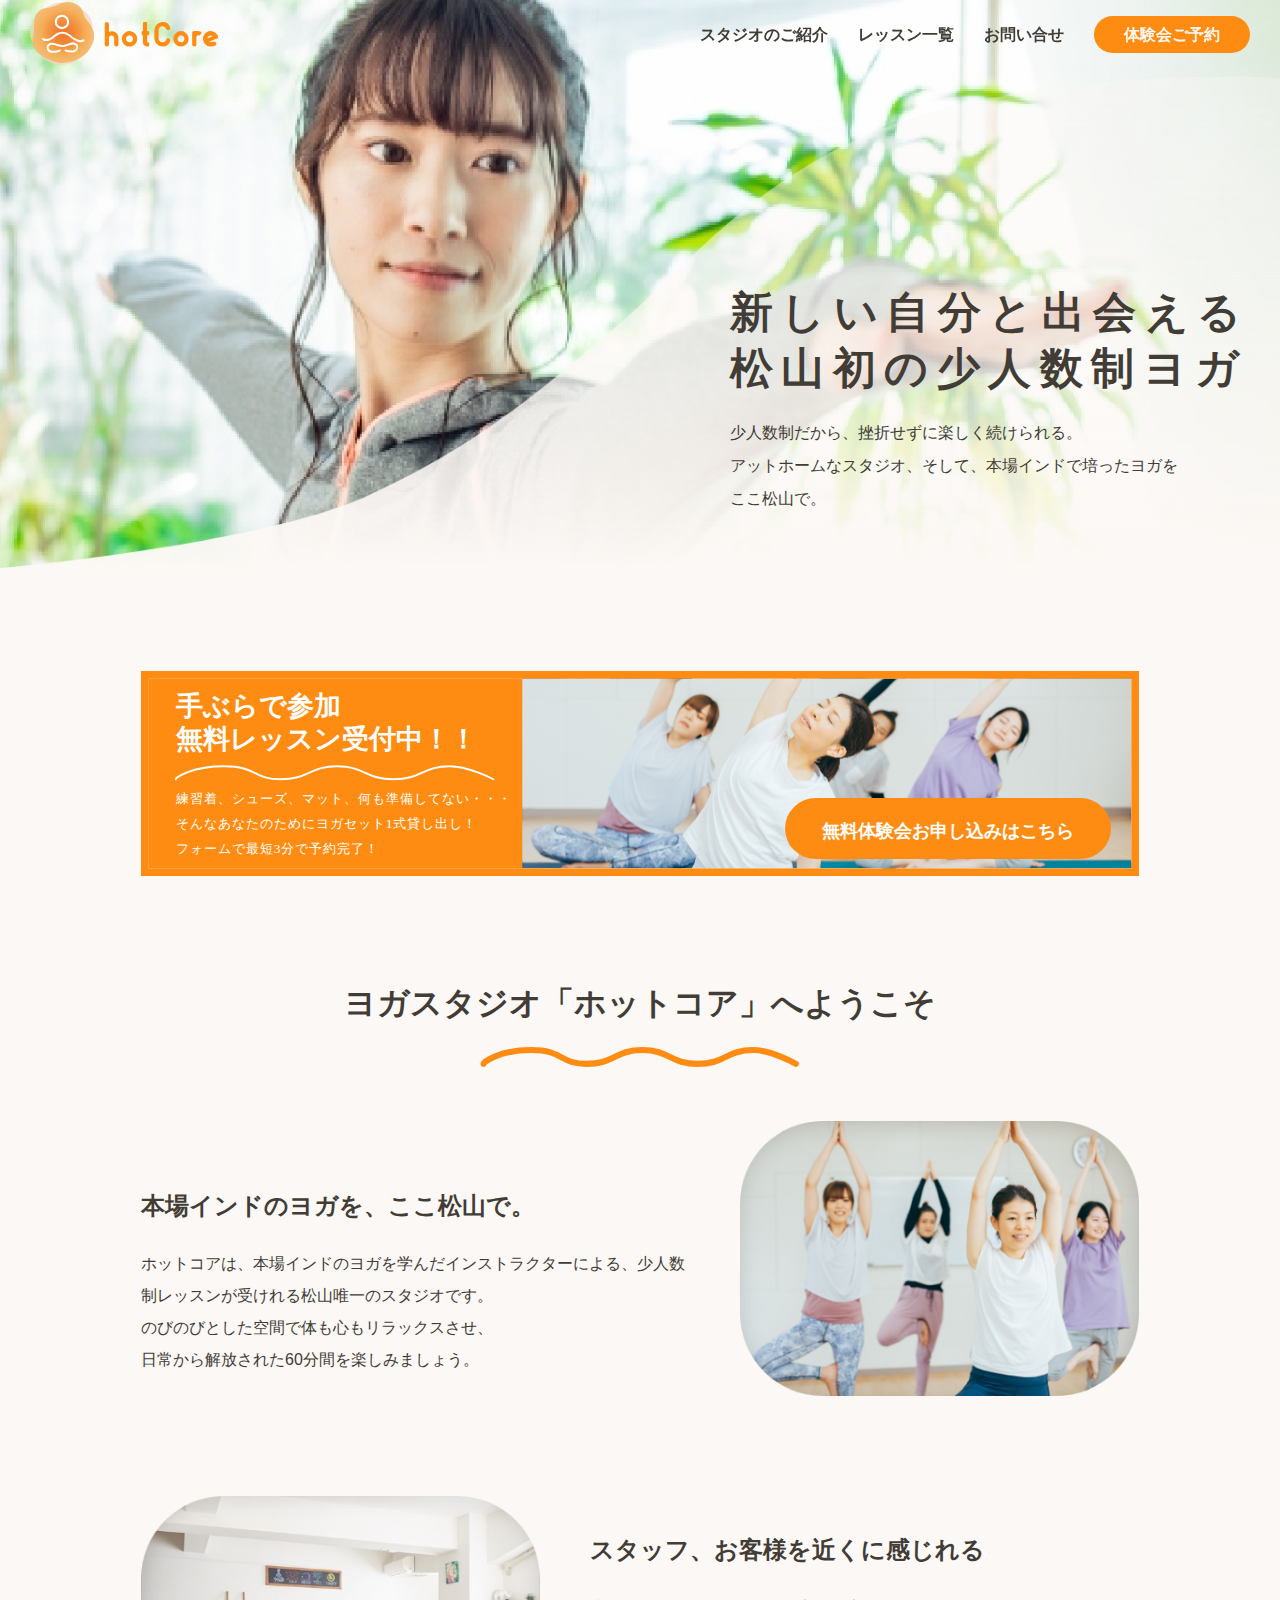
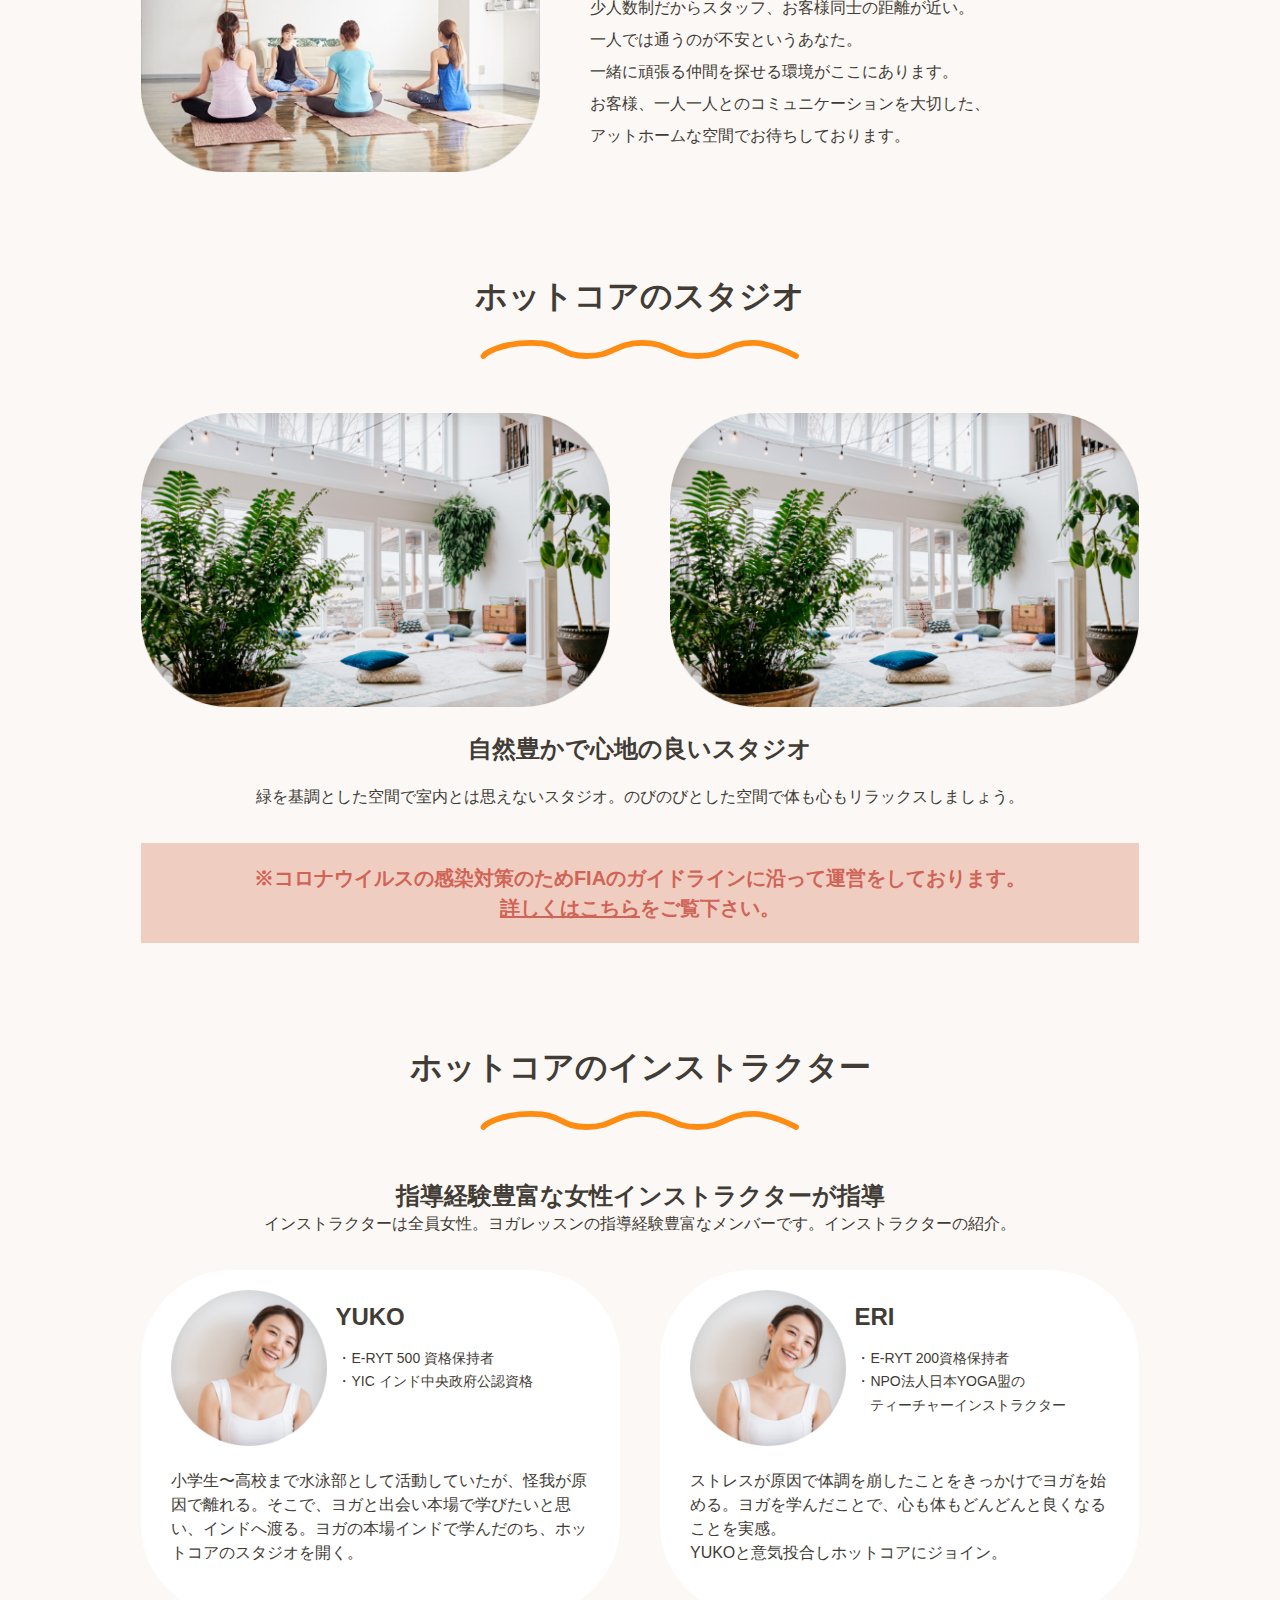
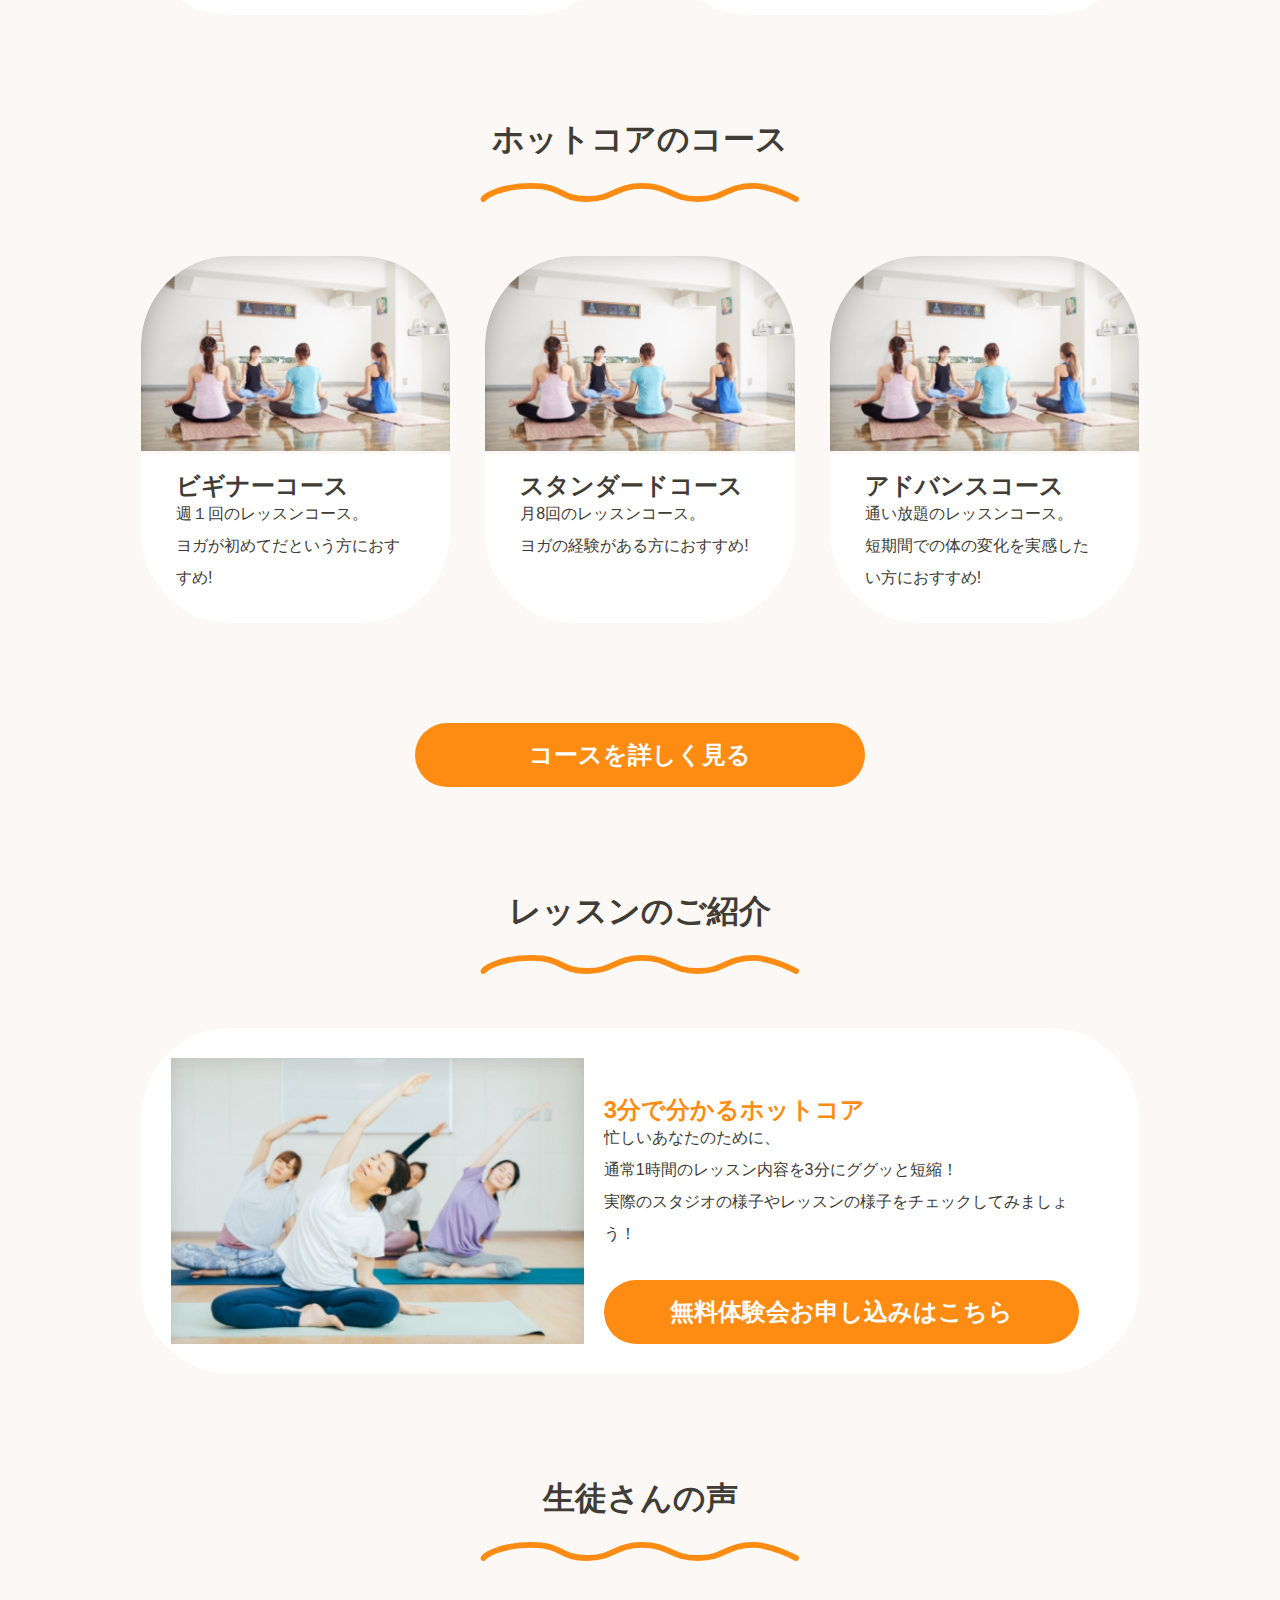
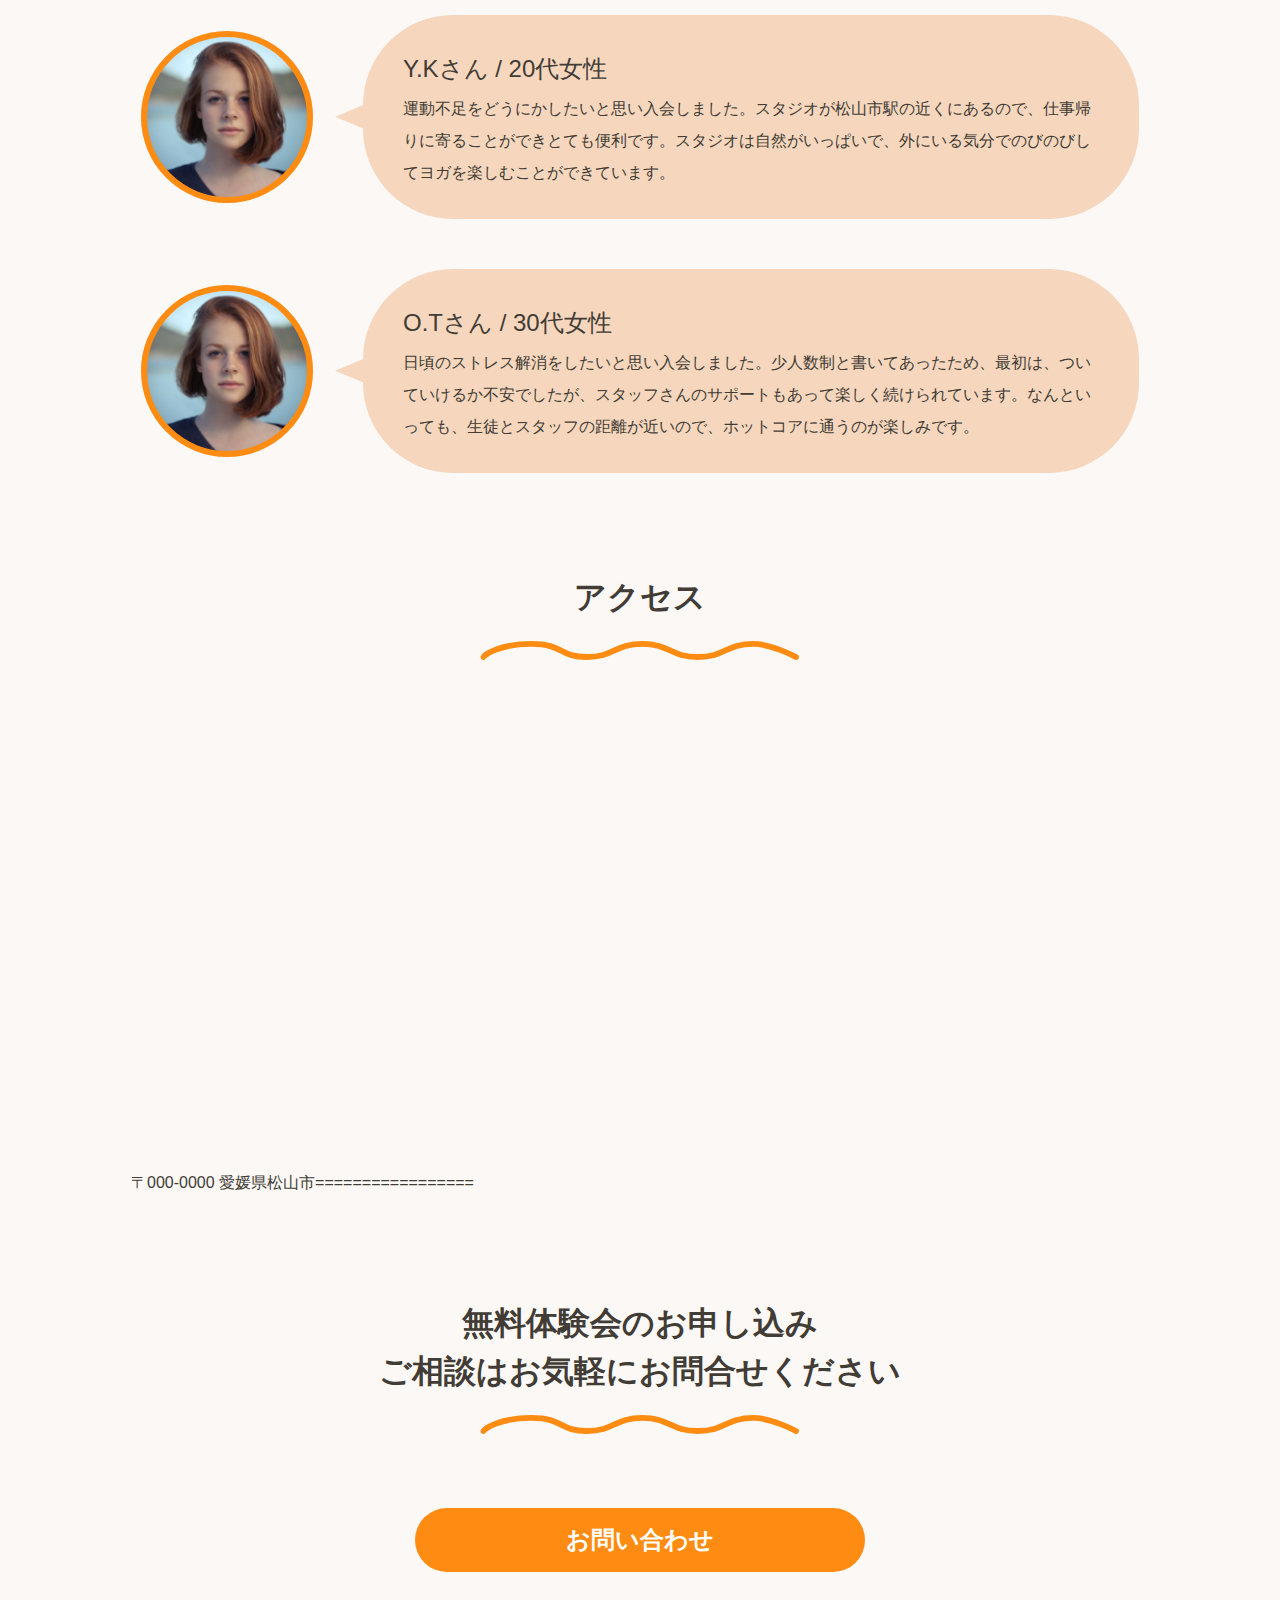
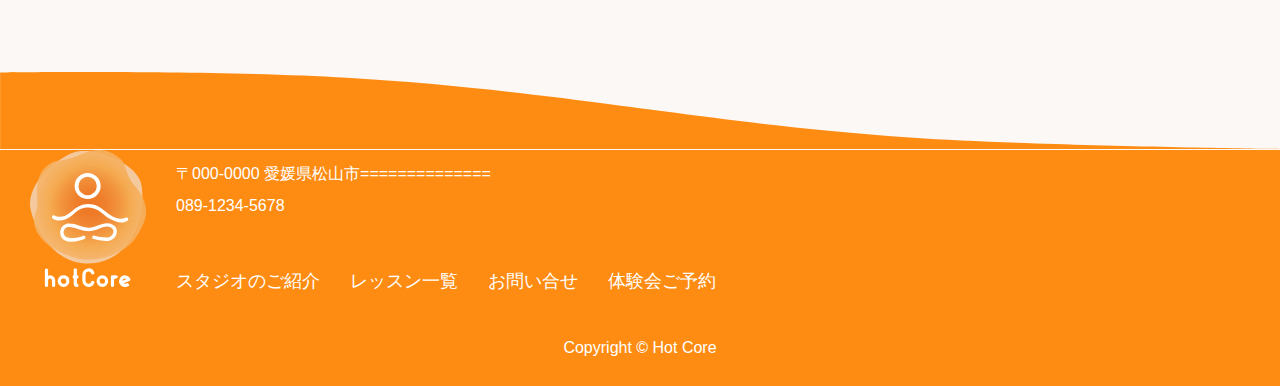
==== index.html @ 3ba4bdf9 "Add files via upload" ====
<!DOCTYPE html>
<html lang="ja">
<head>
    <meta charset="UTF-8">
    <meta http-equiv="X-UA-Compatible" content="IE=edge">
    <meta name="viewport" content="width=device-width, initial-scale=1.0">
    <!-- favicon -->
    <link rel="shortcut icon" href="img/favicon.ico" type="image/x-icon">
    <!-- reset css -->
    <link rel="stylesheet" href="css/reset.css">
    <!-- FontAwesome CDN -->
    <link rel="stylesheet" href="https://use.fontawesome.com/releases/v5.15.4/css/all.css" integrity="sha384-DyZ88mC6Up2uqS4h/KRgHuoeGwBcD4Ng9SiP4dIRy0EXTlnuz47vAwmeGwVChigm" crossorigin="anonymous">
    <!-- original css -->
    <link rel="stylesheet" href="css/style.css">
    <title>hotCore | 松山初の少人数制ヨガスタジオ</title>
</head>
<body>

    <!-- ヘッダー -->
    <header class="header">
        <div class="header__logo">
            <h1><a href="index.html"><img src="img/logo.svg" alt="hotCoreのロゴ" class="header__logo-img"></a></h1>
        </div>
        <ul class="header__menu">
            <li class="header__menu-item"><a href="studio.html">スタジオのご紹介</a></li>
            <li class="header__menu-item"><a href="resson.html">レッスン一覧</a></li>
            <li class="header__menu-item"><a href="contact.html">お問い合せ</a></li>
            <li class="header__menu-item"><a class="header__menu-btn" href="trial.html">体験会ご予約</a></li>
        </ul>
        
        <!-- ハンバーガーメニュー -->
        <div class="sp-header">
            <div id="trial-btn" class="header__menu-item"><a class="header__menu-btn" href="trial.html">体験会ご予約</a></div>
            <div id="hamburger" class="header__menu-item hamburger">
                <span></span>
                <span></span>
                <span></span>
            </div>
        </div>
        <ul id="sp-header__menu" class="sp-header__menu">
            <li class="sp-header__menu-item"><a href="studio.html">スタジオのご紹介</a></li>
            <li class="sp-header__menu-item"><a href="resson.html">レッスン一覧</a></li>
            <li class="sp-header__menu-item"><a href="contact.html">お問い合せ</a></li>
            <li class="sp-header__menu-item"><a class="sp-header__menu-btn" href="trial.html">体験会ご予約</a></li>
        </ul>
    </header>
    
    <!-- ファーストビュー -->
    <section class="front-fv">
        <div class="front-fv__bg">
            <picture>
                <source srcset="img/sp-front-fv.jpg" alt="明るく綺麗なヨガスタジオで、大きく手を広げヨガをしている女性" media="(max-width: 639px)">
                <img src="img/front-fv.jpg" alt="明るく綺麗なヨガスタジオで、大きく手を広げヨガをしている女性">
            </picture>
            <div class="front-fv__desc">
                <h2 class="front-fv__maintitle">新しい自分と出会える<br>松山初の少人数制ヨガ</h2>
                <p class="front-fv__subtitle">
                    少人数制だから、挫折せずに楽しく続けられる。<br>
                    アットホームなスタジオ、そして、本場インドで培ったヨガを<br>
                    ここ松山で。
                </p>
            </div>
        </div>
        <div class="sp-front-fv__desc">
            <h2 class="front-fv__maintitle">新しい自分と出会える<br>松山初の少人数制ヨガ</h2>
            <p class="front-fv__subtitle">
                少人数制だから、挫折せずに楽しく続けられる。<br>
                アットホームなスタジオ、そして、本場インドで培ったヨガを<br>
                ここ松山で。
            </p>
        </div>
    </section>

    <!-- お申込みはこちらから -->
    <section class="banner common-wrapper">
        <div class="banner__inner common-inner">
            <!-- <div class="banner__desc">
                <h2 class="banner__desc-title">手ぶらで参加<br>無料レッスン受付中！！</h2>
                <img src="img/white-line.svg" class="banner__desc-line">
                <p class="banner__desc-text">
                    練習着、シューズ、マット、何も準備してない・・・<br>
                    そんなあなたのためにヨガセット1式貸し出し！<br>
                    フォームで最短3分で予約完了！
                </p>
                <div class="banner__contact-box">
                    <img src="img/banner__img.jpg" alt="4人の女性がヨガをしている様子" class="banner__img">
                    <a href="contact.html" class="banner__contact-btn">無料体験会お申し込みはこちら</a>
                </div>
            </div> -->
            <picture>
                <source class="banner-img" srcset="img/sp-banner.svg" media="(max-width: 639px)">
                <img src="img/banner.svg" alt="手ぶらで参加無料レッスン受付中" class="banner-img">
            </picture>
            <a href="">
                <picture>
                    <source class="banner-btn" srcset="img/sp-banner-btn.svg" media="(max-width: 639px)">
                    <img src="img/banner-btn.svg" alt="無料体験会お申し込みはこちら" class="banner-btn">
                </picture>
            </a>
            <!-- <a href="contact.html" class="banner__contact-btn">無料体験会お申し込みはこちら</a> -->
        </div>
    </section>
    

    <!-- アバウト -->
    <section class="front-about common-wrapper">
        <div class="front-about__inner common-inner">
            <div class="common-title">
                <h2 class="common-maintitle">ヨガスタジオ<span class="sp-br"></span>「ホットコア」へようこそ</h2>
                <img src="img/orange-line.svg" alt="" class="common-line">
            </div>
            <div class="front-about__wrap">
                <div class="front-about__desc-box">
                    <div class="front-about__desc">
                        <h3 class="common-subtitle">本場インドのヨガを、ここ松山で。</h3>
                        <p class="common-text mt-30">
                            ホットコアは、本場インドのヨガを学んだインストラクターによる、少人数制レッスンが受けれる松山唯一のスタジオです。<br>
                            のびのびとした空間で体も心もリラックスさせ、<br>
                            日常から解放された60分間を楽しみましょう。
                        </p>
                    </div>
                    <img src="img/front-about__img01.png" alt="" class="front-about__img">
                </div>
                <div class="front-about__desc-box">
                    <img src="img/front-about__img02.png" alt="" class="front-about__img">
                    <div class="front-about__desc">
                        <h3 class="common-subtitle">スタッフ、お客様を近くに感じれる</h3>
                        <p class="common-text  mt-30">
                            少人数制だからスタッフ、お客様同士の距離が近い。<br>
                            一人では通うのが不安というあなた。<br>
                            一緒に頑張る仲間を探せる環境がここにあります。<br>
                            お客様、一人一人とのコミュニケーションを大切した、<br>
                            アットホームな空間でお待ちしております。
                        </p>
                    </div>
                </div>
            </div>
        </div>
    </section>

    <!-- スタジオ -->
    <section class="front-studio common-wrapper">
        <div class="front-studio__inner common-inner">
            <div class="common-title">
                <h2 class="common-maintitle">ホットコアのスタジオ</h2>
                <img src="img/orange-line.svg" alt="" class="common-line">
            </div>
            <div class="front-studio__wrap">
                <div class="front-studio__img-box">
                    <img src="img/front-studio__img.png" alt="白を基調とし、明るく綺麗なスタジオ。観葉植物もありとても居心地のよい場所です" class="front-studio__img">
                    <img src="img/front-studio__img.png" alt="白を基調とし、明るく綺麗なスタジオ。観葉植物もありとても居心地のよい場所です" class="front-studio__img">
                </div>
                <div class="common__desc">
                    <h3 class="common-subtitle">自然豊かで心地の良いスタジオ</h3>
                    <p class="common-text mt-20">緑を基調とした空間で室内とは思えないスタジオ。<span class="sp-br"></span>のびのびとした空間で体も心もリラックスしましょう。</p>
                </div>
                <div class="front-studio__guideline">
                    <p class="front-studio__guideline-text">
                        ※コロナウイルスの感染対策のため<span class="sp-br"></span>FIAのガイドラインに沿って運営をしております。<br>
                        <a href="">詳しくはこちら</a>をご覧下さい。
                    </p>
                </div>
            </div>
        </div>
    </section>

    <!-- インストラクター -->
    <section class="front-instructor common-wrapper">
        <div class="front-instructor__inner common-inner">
            <div class="common-title">
                <h2 class="common-maintitle">ホットコアのインストラクター</h2>
                <img src="img/orange-line.svg" alt="" class="common-line">
            </div>
            <div class="front-instructor__wrap">
                <div class="common__desc">
                    <h3 class="common-subtitle">指導経験豊富な女性インストラクターが指導</h3>
                    <p class="common-text">インストラクターは全員女性。ヨガレッスンの指導経験豊富なメンバーです。インストラクターの紹介。</p>
                </div>
                <div class="front-instructor__desc">
                    <div class="front-instructor__desc-box">
                        <div class="front-instructor__info-box">
                            <div class="front-instructor__img">
                                <img src="img/front-instructor.png" alt="インストラクターYUKOさんの写真です">
                            </div>
                            <div class="front-instructor__info">
                                <p class="front-instructor__name">YUKO<a href="#"><i class="fab fa-instagram individual"></i></a></p>
                                <ul class="front-instructor__ctf">
                                    <li>E-RYT 500 資格保持者</li>
                                    <li>YIC インド中央政府公認資格</li>
                                </ul>
                            </div>
                        </div>
                        <p class="front-instructor__text">
                            小学生〜高校まで水泳部として活動していたが、怪我が原因で離れる。そこで、ヨガと出会い本場で学びたいと思い、インドへ渡る。ヨガの本場インドで学んだのち、ホットコアのスタジオを開く。
                        </p>
                    </div>
                    <div class="front-instructor__desc-box">
                        <div class="front-instructor__info-box">
                            <div class="front-instructor__img">
                                <img src="img/front-instructor.png" alt="インストラクターERIさんの写真です">
                            </div>
                            <div class="front-instructor__info">
                                <p class="front-instructor__name">ERI<a href=""><i class="fab fa-instagram individual"></i></a></p>
                                <ul class="front-instructor__ctf">
                                    <li>E-RYT 200資格保持者</li>
                                    <li>
                                        NPO法人日本YOGA盟の<br>
                                        ティーチャーインストラクター
                                    </li>
                                </ul>
                            </div>
                        </div>
                        <p class="front-instructor__text">
                            ストレスが原因で体調を崩したことをきっかけでヨガを始める。ヨガを学んだことで、心も体もどんどんと良くなることを実感。<br>
                            YUKOと意気投合しホットコアにジョイン。
                        </p>
                    </div>
                </div>
            </div>
        </div>
    </section>

    <!-- コース -->
    <section class="front-course common-wrapper">
        <div class="front-course__inner common-inner">
            <div class="common-title">
                <h2 class="common-maintitle">ホットコアのコース</h2>
                <img src="img/orange-line.svg" alt="" class="common-line">
            </div>
            <div class="front-course__wrap">
                <div class="front-course__course-box">
                    <img src="img/front-course.png" alt="ヨガスタジオで、インストラクターの方に3人の女性がヨガを教えてもらっている様子" class="front-course__img">
                    <div class="front-course__desc">
                        <h3 class="front-course__subtitle common-subtitle">ビギナーコース</h3>
                        <p class="front-course__text common-text">
                            週１回のレッスンコース。<br>
                            ヨガが初めてだという方におすすめ!
                        </p>
                    </div>
                </div>
                <div class="front-course__course-box">
                    <img src="img/front-course.png" alt="ヨガスタジオで、インストラクターの方に3人の女性がヨガを教えてもらっている様子" class="front-course__img">
                    <div class="front-course__desc">
                        <h3 class="front-course__subtitle common-subtitle">スタンダードコース</h3>
                        <p class="front-course__text common-text">
                            月8回のレッスンコース。<br>
                            ヨガの経験がある方におすすめ!
                        </p>
                    </div>
                </div>
                <div class="front-course__course-box">
                    <img src="img/front-course.png" alt="ヨガスタジオで、インストラクターの方に3人の女性がヨガを教えてもらっている様子" class="front-course__img">
                    <div class="front-course__desc">
                        <h3 class="front-course__subtitle common-subtitle">アドバンスコース</h3>
                        <p class="front-course__text common-text">
                            通い放題のレッスンコース。<br>
                            短期間での体の変化を実感したい方におすすめ!
                        </p>
                    </div>
                </div>
            </div>
            <div class="front-course__btn">
                <a href="">コースを詳しく見る</a>
            </div>
        </div>
    </section>

    <!-- 紹介 -->
    <section class="front-itd common-wrapper">
        <div class="front-itd__inner common-inner">
            <div class="common-title">
                <h2 class="common-maintitle">レッスンのご紹介</h2>
                <img src="img/orange-line.svg" alt="" class="common-line">
            </div>
            <div class="front-itd__wrap">
                <img src="img/front-itd.jpg" alt="4人の女性がヨガをしている様子" class="front-itd__img">
                <div class="front-itd__desc-box">
                    <div class="front-itd__desc">
                        <h3 class="front-itd__subtitle common-subtitle">3分で分かるホットコア</h3>
                        <p class="common-text">
                            忙しいあなたのために、<br>
                            通常1時間のレッスン内容を3分にググッと短縮！<br>
                            実際のスタジオの様子やレッスンの様子をチェックしてみましょう！
                        </p>
                    </div>
                    <a class="front-itd__btn" href="">無料体験会お申し込みはこちら</a>
                </div>
            </div>
        </div>
    </section>
    
    <!-- 生徒さんの声 -->
    <section class="front-voice common-wrapper">
        <div class="front-voice__inner common-inner">
            <div class="common-title">
                <h2 class="common-maintitle">生徒さんの声</h2>
                <img src="img/orange-line.svg" alt="" class="common-line">
            </div>
            <div class="front-voice__wrap">
                <div class="front-voice__desc-box">
                    <img src="img/front-voice.png" alt="ホットコアに入会された女性の写真です" class="front-voice__img">
                    <div class="front-voice__desc">
                        <p class="front-voice__info">Y.Kさん / 20代女性</p>
                        <p class="front-voice__text">運動不足をどうにかしたいと思い入会しました。スタジオが松山市駅の近くにあるので、仕事帰りに寄ることができとても便利です。スタジオは自然がいっぱいで、外にいる気分でのびのびしてヨガを楽しむことができています。</p>
                    </div>
                </div>
                <div class="front-voice__desc-box">
                    <img src="img/front-voice.png" alt="ホットコアに入会された女性の写真です" class="front-voice__img">
                    <div class="front-voice__desc">
                        <p class="front-voice__info">O.Tさん / 30代女性 </p>
                        <p class="front-voice__text">日頃のストレス解消をしたいと思い入会しました。少人数制と書いてあったため、最初は、ついていけるか不安でしたが、スタッフさんのサポートもあって楽しく続けられています。なんといっても、生徒とスタッフの距離が近いので、ホットコアに通うのが楽しみです。</p>
                    </div>
                </div>
            </div>
        </div>
    </section>

    <!-- アクセス -->
    <section class="front-access common-wrapper">
        <div class="front-access__inner common-inner-fluid">
            <div class="common-title">
                <h2 class="common-maintitle">アクセス</h2>
                <img src="img/orange-line.svg" alt="" class="common-line">
            </div>
            <div class="front-access__wrap">
                <iframe class="map" src="https://www.google.com/maps/embed?pb=!1m18!1m12!1m3!1d3314.0916024181474!2d132.76391031430046!3d33.835748236557116!2m3!1f0!2f0!3f0!3m2!1i1024!2i768!4f13.1!3m3!1m2!1s0x354fe5f167881e49%3A0xb416d53320b4b045!2z44OG44OD44Kv44Ki44Kk44Ko44K5IOOCs-ODr-ODvOOCreODs-OCsCDmnb7lsbE!5e0!3m2!1sja!2sjp!4v1641968722433!5m2!1sja!2sjp" width="600" height="450" style="border:0;" allowfullscreen="" loading="lazy"></iframe>
                <address>
                    <p>〒000-0000 愛媛県松山市=================</p>
                </address>
            </div>
        </div>
    </section>

    <!-- お問い合わせ -->
    <section class="front-contact common-wrapper">
        <div class="front-contact__inner common-inner">
            <div class="common-title">
                <h2 class="common-maintitle">無料体験会のお申し込み<br>ご相談はお気軽にお問合せください</h2>
                <img src="img/orange-line.svg" alt="" class="common-line">
            </div>
            <div class="front-contact__wrap">
                <a href="" class="front-contact__btn">お問い合わせ</a>
            </div>
        </div>
    </section>

    <!-- フッター -->
    <footer class="footer">
        <picture>
            <source srcset="img/sp-footer__deco.svg" media="(max-width: 639px)">
            <img class="footer__deco" src="img/footer__item.svg" alt="">
        </picture>
        <div class="footer__wrapper">
            <div class="footer__desc">
                <div class="footer__logo">
                    <a href="index.html"><img src="img/footer__logo.svg" alt="hotCore" class="footer__logo-img"></a>
                </div>
                <div class="footer__desc-detail">
                    <address>
                        <p class="address common-text">
                            〒000-0000 愛媛県松山市==============<br>
                            089-1234-5678
                        </p>   
                    </address>
                    <ul class="footer__menu">
                        <li class="footer__menu-item"><a href="studio.html">スタジオのご紹介</a></li>
                        <li class="footer__menu-item"><a href="resson.html">レッスン一覧</a></li>
                        <li class="footer__menu-item"><a href="contact.html">お問い合せ</a></li>
                        <li class="footer__menu-item"><a href="trial.html">体験会ご予約</a></li>
                    </ul>
                </div>
            </div>
            <small>Copyright &copy; Hot Core</small>
        </div>
    </footer>

    <script src="js/index.js"></script>
</body>
</html>
---- css/style.css ----
body{
    font-family: 'Zen Kaku Gothic New', sans-serif;
    color: #413C35;
    background-color: #FCF8F5;
}

p{
    line-height: 2;
}

/* header */
.header{
    height: 70px;
    display: flex;
    justify-content: space-between;
    align-items: center;

    position: fixed;
    top:  0;
    left: 0;
    right: 0;
    z-index: 1;
}

.header__logo{
    margin-left: 30px;
}

.header__menu{
    display: flex;
}

.header__menu-item{
    margin-right: 30px;
    font-weight: 600;
    transition: all 0.25s;
}

.header__menu-btn{
    color: #FCF8F5;
    background-color: #FE8C12;
    padding: 10px 30px;
    border-radius: 90px;
}

.sp-header,.sp-header__menu{
    display: none;
}

/* front-fv */
.front-fv__bg{
    position: relative;
}

.front-fv img {
    width: 100%;
}

.front-fv__desc{
    position: absolute;
    top: 50%;
    right: 30px;
}

.sp-front-fv__desc{
    display: none;
}

.front-fv__maintitle{
    font-size: calc(100vw / 30);
    line-height: 1.3;
    letter-spacing: 0.2em;
}

.front-fv__subtitle{
    font-size: calc(100vw / 78);
    padding-top: 20px;
}

/* common */
.common-wrapper{
    margin-top: 100px;
}

.common-inner{
    box-sizing: border-box;
    max-width: 1018px;
    width: 95%;
    margin: 0 auto;
    padding: 0 10px;
}

.common-inner-fluid{
    box-sizing: border-box;
    max-width: 1018px;
    width: 100%;
    margin: 0 auto;
}

.common-title + div,.common-title + ul,.common-title + ol,.common-title + form{
    margin-top: 50px;
}

.common-title{
    text-align: center;
}

.common-maintitle{
    font-size: 32px;
    padding-bottom: 20px;
    line-height: 1.5;
}

.common__desc{
    text-align: center;
    margin: 30px 0;
}

.common-subtitle{
    font-size: 24px;
    /* padding-bottom: 20px; */
}

.common-text{
    font-size: 16px;
}

.common-line{
    width: 320px;
}

.mt-50{
    margin-top: 50px;
}

.mt-30{
    margin-top: 30px;
}

.mt-20{
    margin-top: 20px;
}

.lh-15{
    line-height: 1.5;
}

.lh-17{
    line-height: 1.7;
}

/* banner */
/* .banner__inner{
    box-sizing: border-box;
    display: flex;
    color: #FFFFFF;
    font-weight: 500;
    background-color: #FE8C12;
    padding: 10px;
} */

.banner__inner{
    position: relative;
}

.banner-img{
    width: 100%;
}

.banner-btn{
    width: 32%;
    position: absolute;
    bottom: 20px;
    right: 3vw;
}

.banner-img{
    width: 100%;
}

/* .banner__desc{
    width: 35%;
    padding: 0 25px 0 25px;
}

.banner__desc-title{
    font-size: 28px;
    line-height: 1.3;
}

.banner__desc-line{
    width: 100%;
    padding-top: 10px;
    padding-bottom: 10px;
}

.banner__desc-text{
    font-size: 14px;
}

.banner__contact-box{
    width: 65%;
    position: relative;
}

.banner__img{
    width: 100%;
    height: auto;
} */

/* about */
.front-about__desc-box + .front-about__desc-box{
    margin-top: 100px;
}

.front-about__desc-box{
    display: flex;
    flex-wrap: wrap;
    justify-content: space-between;
    align-items: flex-end;
}

.front-about__desc{
    width: 55%;
    padding-bottom: 20px;
}

.front-about__img{
    display: block;
    width: 40%;
}

/* studio */
.front-studio__img-box{
    display: flex;
    flex-wrap: wrap;
    justify-content: space-between;
}

.front-studio__img{
    width: 47%;
}
    
.front-studio__guideline{
    background-color: #F0CDC1;
    padding: 20px 0;
    text-align: center;
}

.front-studio__guideline-text{
    color: #D06456;
    font-weight: 600;
    font-size: 20px;
    line-height: 1.5;
}

.front-studio__guideline a{
    text-decoration: underline;
}

/* front-instructor */
.front-instructor__wrap{
    text-align: center;
}

.front-instructor__desc{
    display: flex;
    flex-wrap: wrap;
    justify-content: space-between;
}

.front-instructor__desc-box{
    box-sizing: border-box;
    width: 48%;
    background-color: #FFFFFF;
    border-radius: 90px;
    padding: 20px 30px 50px;
    text-align: left;
}

.front-instructor__info-box{
    display: flex;
}

.front-instructor__img{
    width: 38%;
}

.front-instructor__img img{
    width: 100%;
}

.front-instructor__info{
    width: 62%;
    padding-left: 2%;
}

.front-instructor__name{
    font-size: 24px;
    font-weight: 600;
    margin-bottom: 5px;
}

.individual{
    font-size: 26px;
    font-weight: 600;
    padding-left: 15px;
}

.front-instructor__ctf{
    padding-inline-start: 1em;
}

.front-instructor__ctf li{
    font-size: 14px;
    line-height: 1.7;
    position: relative;
}

.front-instructor__ctf li::before{
    content: "・";
    position: absolute;
    top: 0em;
    left: -1em;
}

.front-instructor__text{
    font-size: 16px;
    font-weight: 500;
    line-height: 1.5;
    margin-top: 20px;
}

/* front-course */
.front-course__wrap{
    display: flex;
    flex-wrap: wrap;
    justify-content: space-between;
}

.front-course__course-box{
    width: 31%;
    border-radius: 90px;
    overflow: hidden;
}

.front-course__img{
    width: 100%;
    height: 53%;
}

.front-course__desc{
    box-sizing: border-box;
    background-color: #FFFFFF;
    height: 47%;
    padding: 20px 35px 30px;
}

.front-course__text{
    font-weight: 500;
}

.front-course__btn{
    margin-top: 100px;
    text-align: center;
}

.front-course__btn a{
    display: block;
    width: 45%;
    background-color: #FE8C12;
    color: #FFFFFF;
    font-size: 24px;
    font-weight: 600;
    margin: 0 auto;
    padding: 20px 0;
    border-radius: 90px;
}

/* front-itd */
.front-itd__wrap{
    display: flex;
    flex-wrap: wrap;
    align-items: flex-end;
    background-color: #FFFFFF;
    padding: 30px 30px;
    border-radius: 90px;
}

.front-itd__img{
    width: 44%;
}

.front-itd__desc-box{
    box-sizing: border-box;
    width: 56%;
    padding: 0 30px 0 20px;
}

.front-itd__subtitle{
    color: #FE8C12;
}

.front-itd__btn{
    display: block;
    width: 100%;
    background-color: #FE8C12;
    color: #FFFFFF;
    font-size: 24px;
    font-weight: 600;
    border-radius: 90px;
    text-align: center;
    padding: 20px 0;
    margin-top: 30px;
}

/* front-voice */
.front-voice__desc-box{
    display: flex;
    align-items: center;
}

.front-voice__img{
    width: 18%;
}

.front-voice__desc-box + .front-voice__desc-box{
    margin-top: 50px;
}

.front-voice__desc{
    width: 82%;
    background-color: #F6D7BD;
    font-weight: 500;
    padding: 30px 40px;
    border-radius: 90px;
    margin-left: 50px;
    position: relative;
}

.front-voice__desc::before{
    content: "";
    width: 30px;
    height: 25px;
    background-color: #F6D7BD;
    clip-path: polygon(0 50%, 100% 0, 100% 100%, 0 50%);
    position: absolute;
    top: 50%;
    left: -28px;
    transform: translateY(-50%);
}

.front-voice__info{
    font-size: 24px;
}

/* front-access */
.map{
    width: 100%;
}

/* front-contact */
.front-contact__btn{
    display: block;
    width: 45%;
    background-color: #FE8C12;
    color: #FFFFFF;
    font-size: 24px;
    font-weight: 600;
    text-align: center;
    border-radius: 90px;
    margin: 70px auto 0;
    padding: 20px 0;
}

/* footer */
.footer{
    color: #FFFFFF;
    font-weight: 500;
    text-align: center;
    margin-top: 100px;
}

.footer__deco{
    width: 100%;
    margin-bottom: -2px;
}

.footer__wrapper{
    background-color: #FE8C12;
    padding: 0 30px 30px;
}

.footer__desc{
    display: flex;
    align-items: flex-end;
}

.footer__desc-detail{
    padding-left: 30px;
    text-align: left;
}

address{
    font-style: normal;
}

.footer__menu{
    display: flex;
    font-size: 18px;
    padding-top: 50px;
}

.footer__menu-item + *{
    padding-left: 30px;
}

small{
    display: block;
    margin-top: 50px;
}

/* page-parts */
.page-header{
    background-color: #FCF8F5;
}

.page-parts__container{
    margin-top: 70px;
}

.page-parts__header{
    width: 100%;
    height: 20vw;
    position: relative;
    background-repeat: no-repeat;
    background-size: cover;
    background-position: center;
}

.page-parts__header-bg{
    width: 100%;
    height: 100%;
}

.page-parts__header-mask{
    width: 100%;
    position: absolute;
    bottom: -2px;
    left: 0;
}

.page-parts__maintitle{
    font-size: calc(100vw / 30);
    position: absolute;
    bottom: 3.5vw;
    left: 10vw;
}

/* studio */
.studio__header{
    background-image: url("../img/studio-header.jpg");
}

/* resson */
.resson__header{
    background-image: url("../img/resson-header.jpg");
}

.resson__wrap{
    display: flex;
    flex-wrap: wrap;
}

.resson__img{
    width: 43%;
}

.resson__img img{
    width: 100%;
}

.resson__desc{
    box-sizing: border-box;
    width: 57%;
    padding-left: 6%;

}


.resson__info-list{
    font-weight: 500;
}

.resson__features{
    display: inline-block;
    color: #FCF8F5;
    background-color: #FE8C12;
    font-weight: 500;
    font-size: 16px;
    padding: 0 30px;
    border-radius: 90px;
}

.resson__text{
    line-height: 1.5;
}

.resson__cp-lists{
    display: flex;
    flex-wrap: wrap;
    justify-content: space-between;
}

.resson__cp-list{
    box-sizing: border-box;
    width: 31%;
    background-color: #FFFFFF;
    text-align: center;
    padding: 40px 20px;
    border-radius: 90px;
}

.resson__cp-topbox{
    background-image: url("../img/dashed.svg");
    background-position: bottom;
    background-size: contain;
    background-repeat: repeat-x;
    padding-bottom: 10px;
}

.resson__cp-bottombox{
    padding-top: 10px;
}

.resson__cp-name{
    font-size: 28px;
    color: #FE8C12;
}

.resson__cp-price{
    font-size: 26px;
    font-weight: 600;
    margin-top: 5px;
}

.resson__cp-price span{
    font-size: 16px;
    font-weight: 400;
    padding-left: 10px;
}

.resson__cp-not{
    font-size: 20px;
    font-weight: 600;
}

.resson__cp-not span:nth-child(1){
    font-size: 24px;
}

.resson__cp-not span:nth-child(2){
    font-size: 20px;
    font-weight: 500;
}

.resson__cp-any span{
    font-size: 22px;
}

.resson__cp-features{
    text-align: left;
    font-weight: 500;
    line-height: 1.5;
    padding-inline-start: 10px;
}

/* contact */
.contact__header{
    background-image: url("../img/contact-header.jpg");
}

.contact__inner{
    margin-top: 100px;
}

.form{
    max-width: 800px;
    width: 85%;
    margin: 0 auto;
    padding-top: 30px;
}

.form-row + * {
    margin-top: 50px;
}

.form-row{
    display: flex;
}

.form-row h3{
    width: 25%;
}

.form-row label{
    font-size: 20px;
    font-weight: 500;
}

input, textarea{
    width: 100%;
    border: none;
    font-size: 20px;
}

.input, .textarea{
    width: 75%;
}

.input input,.textarea textarea{
    box-sizing: border-box;
    background-color: #FFFFFF;
    padding: 10px 15px;
    border-radius: 4px;
}

.form-btn{
    display: block;
    width: 45%;
    background-color: #FE8C12;
    color: #FFFFFF;
    font-size: 24px;
    font-weight: 600;
    text-align: center;
    border-radius: 90px;
    margin: 70px auto;
    padding: 20px 0;
}

.sns__subtitle{
    font-size: 24px;
    text-align: center;
    font-weight: 500;
    line-height: 1.5;
}

.sns__subtitle span{
    color: #FE8C12;
}

.sns__desc{
    background-color: #FE8C12;
    color: #FFFFFF;
    text-align: center;
    padding: 20px 0;
    margin-top: 30px;
}

.sns__text{
    font-size: 20px;
}

.sns__link{
    display: flex;
    align-items: center;
    justify-content: center;
}

.official{
    font-size: 90px;
}

.sns__qr{
    display: flex;
    align-items: center;
    background-color: #FFFFFF;
    padding: 5px 50px;
    border-radius: 90px;
    margin-left: 30px;
}

.sns__qr p{
    color: #FE8C12;
    font-size: 36px;
    font-weight: 600;
    padding-right: 20px;
}

/* trial */
.trial__header{
    background-image: url("../img/trial-header.jpg");
}

.trial__subtitle{
    line-height: 1.5;
}

.trial__wrap{
    display: flex;
    flex-wrap: wrap;
    justify-content: space-between;
    align-items: center;
}

.trial__desc{
    width: 55%;
}

.trial__img{
    display: block;
    width: 40%;
}

.trial__flow-list + *{
    padding-top: 100px;
}

.trial__flow-img{
    width: 30%;
}

.trial__flow-img img{
    width: 100%;
}

.trial__flow-list{
    display: flex;
    align-items: center;
    position: relative;
    overflow: hidden;
}

.trial__flow-number::before,.trial__flow-number::after{
    content: "";
    width: 5px;
    height: 300px;
    background-image: url("../img/trial-line.svg");
    position: absolute;
    left: 50%;
    transform: translateX(-50%);
    z-index: -1;
}

.trial__flow-number01::before,.trial__flow-number01::after{
    top: 0;
}

.trial__flow-number02::before,.trial__flow-number03::before{
    top: 0;
}

.trial__flow-number02::after,.trial__flow-number03::after{
    bottom: 0;
}

.trial__flow-number04::before,.trial__flow-number04::after{
    bottom: 0;
}

.trial__flow-number {
    width: 5%;
    margin: 0 3.5% 0 6.5%;
    position: relative;
}

.trial__flow-number-bg{
    width: 100%;
    padding-bottom: 100%;
    background-color: #FE8C12;
    border-radius: 50%;
    position: relative;
}

.trial__flow-number p{
    font-size: 32px;
    font-weight: 600;
    color: #FFFFFF;
    position: absolute;
    top: 6px;
    left: 50%;
    transform: translateX(-50%);
    line-height: 1;
}

.trial__flow-desc{
    width: 55%;
}

.trial__flow-subtitle{
    font-size: 32px;
}

.trial__flow-text a{
    color: #FE8C12;
    text-decoration: underline;
}

.trial__banner-subtitle{
    text-align: center;
    font-size: 24px;
    margin-bottom: 50px;
}

.trial__banner{
    width: 100%;
}

.trial__book-subtitle{
    text-align: center;
}

.ycbm{
    width: 100%;
    margin-top: 50px;
}

/* tablet */
@media screen and (min-width:640px) and (max-width:1023px) {
    .br::before{
        content: "\A";
        white-space: pre;
    }
}

@media screen and (max-width:1023px) {
    .header__menu{
        display: none;
    }

    .header__menu-item.hidden{
        opacity: 0;
    }

    .sp-header{
        display: flex;
        align-items: center;
    }

    .hamburger{
        box-sizing: border-box;
        width: 30px;
        position: relative;
    }

    .hamburger span{
        display: block;
        width: 100%;
        height: 3px;
        background-color: #FE8C12;
        border-radius: 90px;
        transition: all 0.25s;
        position: absolute;
    }

    .hamburger span:nth-of-type(1){
        top: -8px;
        left: 0;
    }

    .hamburger span:nth-of-type(2){
        top: 0;
        left: 0;
    }

    .hamburger span:nth-of-type(3){
        top: 8px;
        left: 0;
    }

    .hamburger.open span:nth-of-type(1){
        top: 0;
        left: 0;
        transform: rotate(45deg);
    }

    .hamburger.open span:nth-of-type(2){
        opacity: 0;
    }

    .hamburger.open span:nth-of-type(3){
        top: 0;
        left: 0;
        transform: rotate(-45deg);
    }

    /* .hamburger span,
    .hamburger span::before,
    .hamburger span::after{
        content: "";
        display: block;
        width: 100%;
        height: 3px;
        background-color: #FE8C12;
        border-radius: 90px;
        transition: all 0.25s;
    }
    
    .hamburger span{
        position: relative;
    }

    .hamburger span::before{
        position: absolute;
        top: -8px;
        left: 0;
    }

    .hamburger span::after{
        position: absolute;
        top: 8px;
        left: 0;
    }

    .hamburger.open span{
        visibility: hidden;
    }

    .hamburger.open span::before{
        top: 0;
        left: 0;
        transform: rotate(45deg);
        visibility: visible;
    }
    
    .hamburger.open span::after{
        top: 0;
        left: 0;
        transform: rotate(-45deg);
        visibility: visible;
    } */

    .sp-header__menu{
        display: block;
        box-sizing: border-box;
        width: 100%;
        height: calc(100vh - 70px);
        background-color: #FCF8F5;
        position: fixed;
        bottom: 0;
        left: 0;
        text-align: center;
        padding-top: 50px;
        opacity: 0;
        visibility: hidden;
        transition: all 0.25s;
    }

    .sp-header__menu.open{
        opacity: 1;
        visibility: visible;
    }

    .sp-header__menu-item{
        box-sizing: border-box;
        font-size: 22px;
        font-weight: 600;
    }

    .sp-header__menu-item + .sp-header__menu-item{
        margin-top: 50px;
    }

    .sp-header__menu-btn{
        color: #FFFFFF;
        background-color: #FE8C12;
        padding: 15px 60px;
        border-radius: 90px;
        display: inline-block;
    }

    .common-title + div, .common-title + ul, .common-title + ol, .common-title + form {
        margin-top: 40px;
    }

    .common-maintitle {
        font-size: 28px;
        padding-bottom: 10px;
        line-height: 1.5;
    }

    .common-line{
        width: 280px;
    }    

    .common-wrapper {
        margin-top: 80px;
    }    

    .common-block__wrap {
        margin-top: 40px;
    }

    .common-text {
        font-size: 14px;
    }

    .common__desc {
        margin: 25px 0;
    }

    .common-subtitle{
        font-size: 20px;
        /* padding-bottom: 30px; */
    }

    .mt-50{
        margin-top: 30px;
    }

    .mt-30 {
        margin-top: 10px;
    }

    .mt-20{
        margin-top: 15px;
    }

    .front-studio__guideline {
        padding: 15px 0;
    }

    .front-studio__guideline-text {
        font-size: 18px;
    }

    .front-instructor__name {
        font-size: 22px;
        font-weight: 600;
        margin-bottom: 5px;
    }

    .individual {
        font-size: 24px;
        padding-left: 10px;
    }

    .front-instructor__text {
        font-size: 14px;
        margin-top: 15px;
    }

    .front-instructor__ctf li {
        font-size: 11px;
    }

    .front-course__btn {
        margin-top: 80px;
    }

    .front-course__btn a {
        font-size: 22px;
        padding: 15px 0;
    }

    .front-itd__desc-box {
        padding: 0 10px 0 20px;
    }

    .front-itd__btn {
        font-size: 20px;
        padding: 15px 0;
        margin-top: 20px;
    }

    .front-voice__desc {
        margin-left: 40px;
    }

    .front-voice__info {
        font-size: 22px;
    }

    .front-contact__btn {
        font-size: 22px;
        margin: 60px auto 0;
        padding: 15px 0;
    }

    .front-access__wrap p{
        width: 95%;
        padding: 0 10px;
        margin: 0 auto;
    }

    .footer{
        margin-top: 80px;
    }

    .footer__desc-detail {
        padding-left: 20px;
    }

    .footer__menu {
        font-size: 16px;
        padding-top: 40px;
    }

    small{
        margin-top: 40px;
    }

    .resson__desc {
        padding-left: 4%;
    }

    .resson__features {
        padding: 0px 20px;
    }

    .resson__cp-name {
        font-size: 24px;
    }

    .resson__cp-price {
        font-size: 24px;
    }

    .resson__cp-price span {
        font-size: 14px;
    }

    .resson__cp-not {
        font-size: 18px;
    }

    .resson__cp-not span:nth-child(1) {
        font-size: 22px;
    }

    .resson__cp-not span:nth-child(2) {
        font-size: 18px;
    }

    .form-row {
        display: block;
    }

    .form-row h3 {
        width: auto;
        font-size: 20px;
    }

    .input, .textarea {
        width: 100%;
        margin-top: 15px;
    }
    
    input, textarea {
        font-size: 18px;
    }

    .form-btn {
        width: 50%;
        font-size: 22px;
    }

    .sns__subtitle{
        font-size: 22px;
    }

    .sns__text {
        font-size: 16px;
    }

    .official {
        font-size: 70px;
    }

    .sns__qr p {
        font-size: 28px;
    }

    .trial__flow-subtitle {
        font-size: 26px;
    }

    .trial__flow-list + * {
        padding-top: 80px;
    }

    /* .trial__flow-list:nth-child(1):before{
        height: 120px;
    }

    .trial__flow-list:nth-child(4):before {
        height: 210px;
    } */

    .trial__flow-number {
        width: 40px;
        height: 40px;
    }

    /* .trial__flow-number01::after{
        content: "";
        width: 10px;
        height: 30px;
        background-color: #FCF8F5;
        position: absolute;
        bottom: 100%;
        left: 50%;
        transform: translateX(-50%);
    }

    .trial__flow-number04::after{
        content: "";
        width: 10px;
        height: 30px;
        background-color: #FCF8F5;
        position: absolute;
        top: 100%;
        left: 50%;
        transform: translateX(-50%);
    } */

    .trial__flow-number p {
        font-size: 24px;
    }

    .ycbm {
        margin-top: 30px;
    }
}

/* sp */
@media screen and (max-width:639px) {
    .sp-br::before{
        content: "\A";
        white-space: pre;
    }

    .header__logo {
        margin-left: 15px;
    }    

    .header__logo-img{
        height: 40px;
    }

    .header__menu-btn {
        padding: 10px 15px;
        font-size: 14px;
    }

    .header__menu-item {
        margin-right: 15px;
    }

    .front-fv__desc{
        display: none;
    }
    
    .sp-front-fv__desc{
        display: block;
        padding: 0 20px;
    }
    
    .front-fv__maintitle {
        font-size: calc(100vw / 18);
    }

    .front-fv__subtitle {
        font-size: calc(100vw / 33);
    }

    .common-wrapper {
        margin-top: 50px;
    }

    .common-title + div, .common-title + ul, .common-title + ol, .common-title + form {
        margin-top: 30px;
    }

    .common-inner{
        width: 100%;
    }

    .common-maintitle{
        font-size: 22px;
    }

    .common-subtitle{
        font-size: 16px;
        /* padding-bottom: 15px; */
    }

    .common-line {
        width: 240px;
    }

    .common-text{
        font-size: 12px;
    }

    .mt-50{
        margin-top: 20px;
    }

    .mt-30{
        margin-top: 15px;
    }

    .mt-20{
        margin-top: 10px;
    }

    .banner-btn {
        width: 78%;
        position: absolute;
        bottom: 38px;
        left: 50%;
        transform: translate(-50%);
    }

    .front-about__desc-box + .front-about__desc-box {
        margin-top: 50px;
    }

    .front-about__desc {
        width: 100%;
        padding-bottom: 0;
        margin-top: 20px;
        order: 1;
        text-align: center;
    }

    .mt{
        margin-top: 0;
    }

    .front-about__img {
        width: 100%;
    }  

    .front-studio__img + .front-studio__img{
        margin-top: 30px;
    }

    .front-studio__img {
        width: 100%;
    }

    .front-studio__guideline-text {
        font-size: 12px;
    }

    .front-instructor__desc-box + .front-instructor__desc-box {
        margin-top: 30px;
    }

    .front-instructor__desc-box {
        width: 100%;
    }

    .front-instructor__name{
        font-size: 20px;
    }

    .individual {
        font-size: 22px;
    }

    .front-instructor__text {
        font-size: 12px;
        margin-top: 15px;
    }

    .front-course__course-box + .front-course__course-box {
        margin-top: 30px;
    }

    .front-course__course-box {
        width: 100%;
    }

    .front-course__desc{
        text-align: center;
    }

    .front-course__subtitle{
        font-size: 20px;
    }

    .front-course__img {
        height: 55%;
    }

    .front-course__btn {
        margin-top: 50px;
    }

    .front-course__btn a {
        width: 80%;
        font-size: 18px;
    }

    .front-itd__wrap {
        justify-content: center;
        padding: 30px 30px;
    }

    .front-itd__img {
        width: 95%;
    }

    .front-itd__desc-box {
        width: 95%;
        padding: 0;
        margin-top: 20px;
    }

    .front-itd__subtitle{
        text-align: center;
        font-size: 20px;
    }

    .front-itd__btn {
        font-size: 16px;
    }

    .front-voice__info {
        font-size: 14px;
    }

    .front-voice__text{
        font-size: 12px;
    }

    .front-voice__desc {
        margin-left: 15px;
        padding: 30px 30px;
    }

    .front-voice__desc::before {
        width: 12px;
        height: 11px;
        left: -11px;
    }

    .map{
        height: 230px;
    }

    .front-access__wrap p{
        font-size: 12px;
    }

    .front-contact__btn {
        font-size: 18px;
        margin: 50px auto 0;
        width: 80%;
    }

    .footer{
        margin-top: 50px;
    }

    .footer__desc-detail{
        padding: 0;
        margin-top: 20px;
    }

    .footer__wrapper {
        padding: 0px 10px 20px;
    }

    .footer__menu-item + * {
        padding-left: 10px;
    }

    .footer__desc {
        align-items: center;
        flex-direction: column;
    }

    .footer__menu {
        font-size: 12px;
        padding-top: 30px;
    }

    .footer__logo-img{
        width: 70%;
    }

    .page-parts__header{
        height: 40vw;
    }

    .page-parts__maintitle {
        font-size: calc(100vw / 18);
        bottom: 10px;
        left: 4vw;
    }

    .studio__header{
        background-image: url("../img/sp-studio__header.jpg");
    }

    .resson__header{
        background-image: url("../img/sp-resson__header.jpg");
    }

    .resson__img {
        width: 100%;
    }

    .resson__desc {
        padding: 0 8%;
        margin-top: 30px;
        width: 100%;
    }

    .resson__subtitle {
        font-size: 18px;
    }

    .resson__features {
        padding: 0px 18px;
        line-height: 1.7;
    }
    
    .resson__cp-list + .resson__cp-list{
        margin-top: 30px;
    }

    .resson__cp-list {
        width: 100%;
    }
    
    .resson__cp-name {
        font-size: 26px;
    }
    
    .resson__cp-price {
        font-size: 26px;
    }

    .resson__cp-price span {
        font-size: 16px;
    }

    .resson__cp-not span:nth-child(1) {
        font-size: 20px;
    }

    .form-row h3 {
        width: auto;
        font-size: 18px;
    }
    
    input, textarea {
        font-size: 16px;
    }

    .form-btn {
        width: 100%;
        font-size: 18px;
        padding: 15px 0;
        margin: 50px 0;
    }

    .sns__subtitle {
        font-size: 20px;
    }

    .sns__text {
        font-size: 12px;
    }

    .official {
        font-size: 60px;
    }

    .sns__qr {
        padding: 10px 20px;
        margin-left: 20px;
        position: relative;
    }

    .sns__qr::before {
        content: "";
        width: 15px;
        height: 26px;
        background-color: #FFFFFF;
        clip-path: polygon(0 50%, 100% 0, 100% 100%, 0 50%);
        position: absolute;
        top: 35%;
        left: -8px;
    }

    .sns__qr p {
        font-size: 22px;
        padding-right: 10px;
    }

    .sns__qr img{
        height: 50px;
    }

    .trial__header{
        background-image: url("../img/sp-trial__header.jpg");
    }

    .trial__desc {
        width: 100%;
        order: 1;
        margin-top: 30px;
        text-align: center;
    }

    .trial__img {
        width: 100%;
    }

    .trial__flow-list + * {
        padding-top: 50px;
    }

    .trial__flow-list::before {
        left: 37.2%;
    }

    .trial__flow-list:nth-child(1):before {
        height: 80px;
    }
        
    .trial__flow-list:nth-child(4):before {
        height: 130px;
    }    

    .trial__flow-number {
        width: 30px;
        height: 30px;
        margin: 0 5% 0 5%;
    }

    .trial__flow-number04::after{

    }

    .trial__flow-subtitle{
        font-size: 18px;
    }

    .trial__flow-number p {
        font-size: 16px;
    }

    .ycbm {
        margin-top: 20px;
    }

}
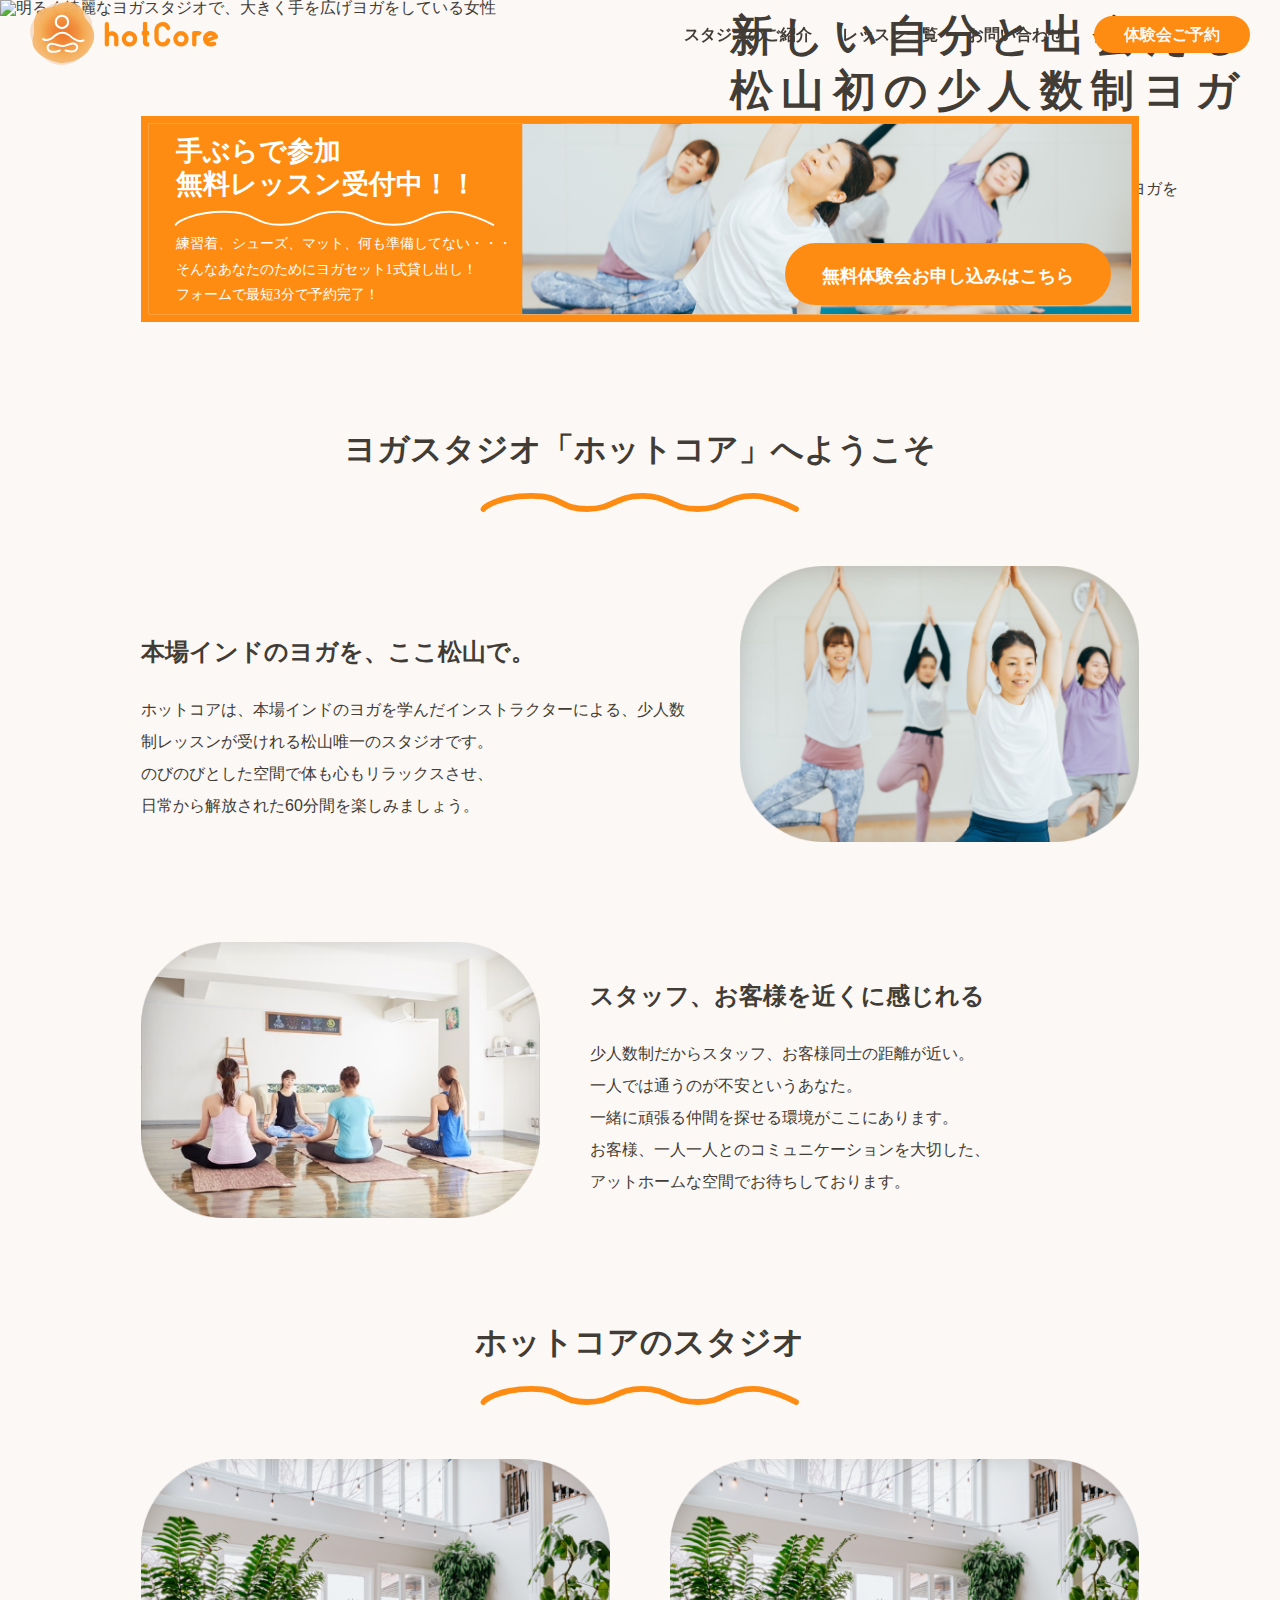
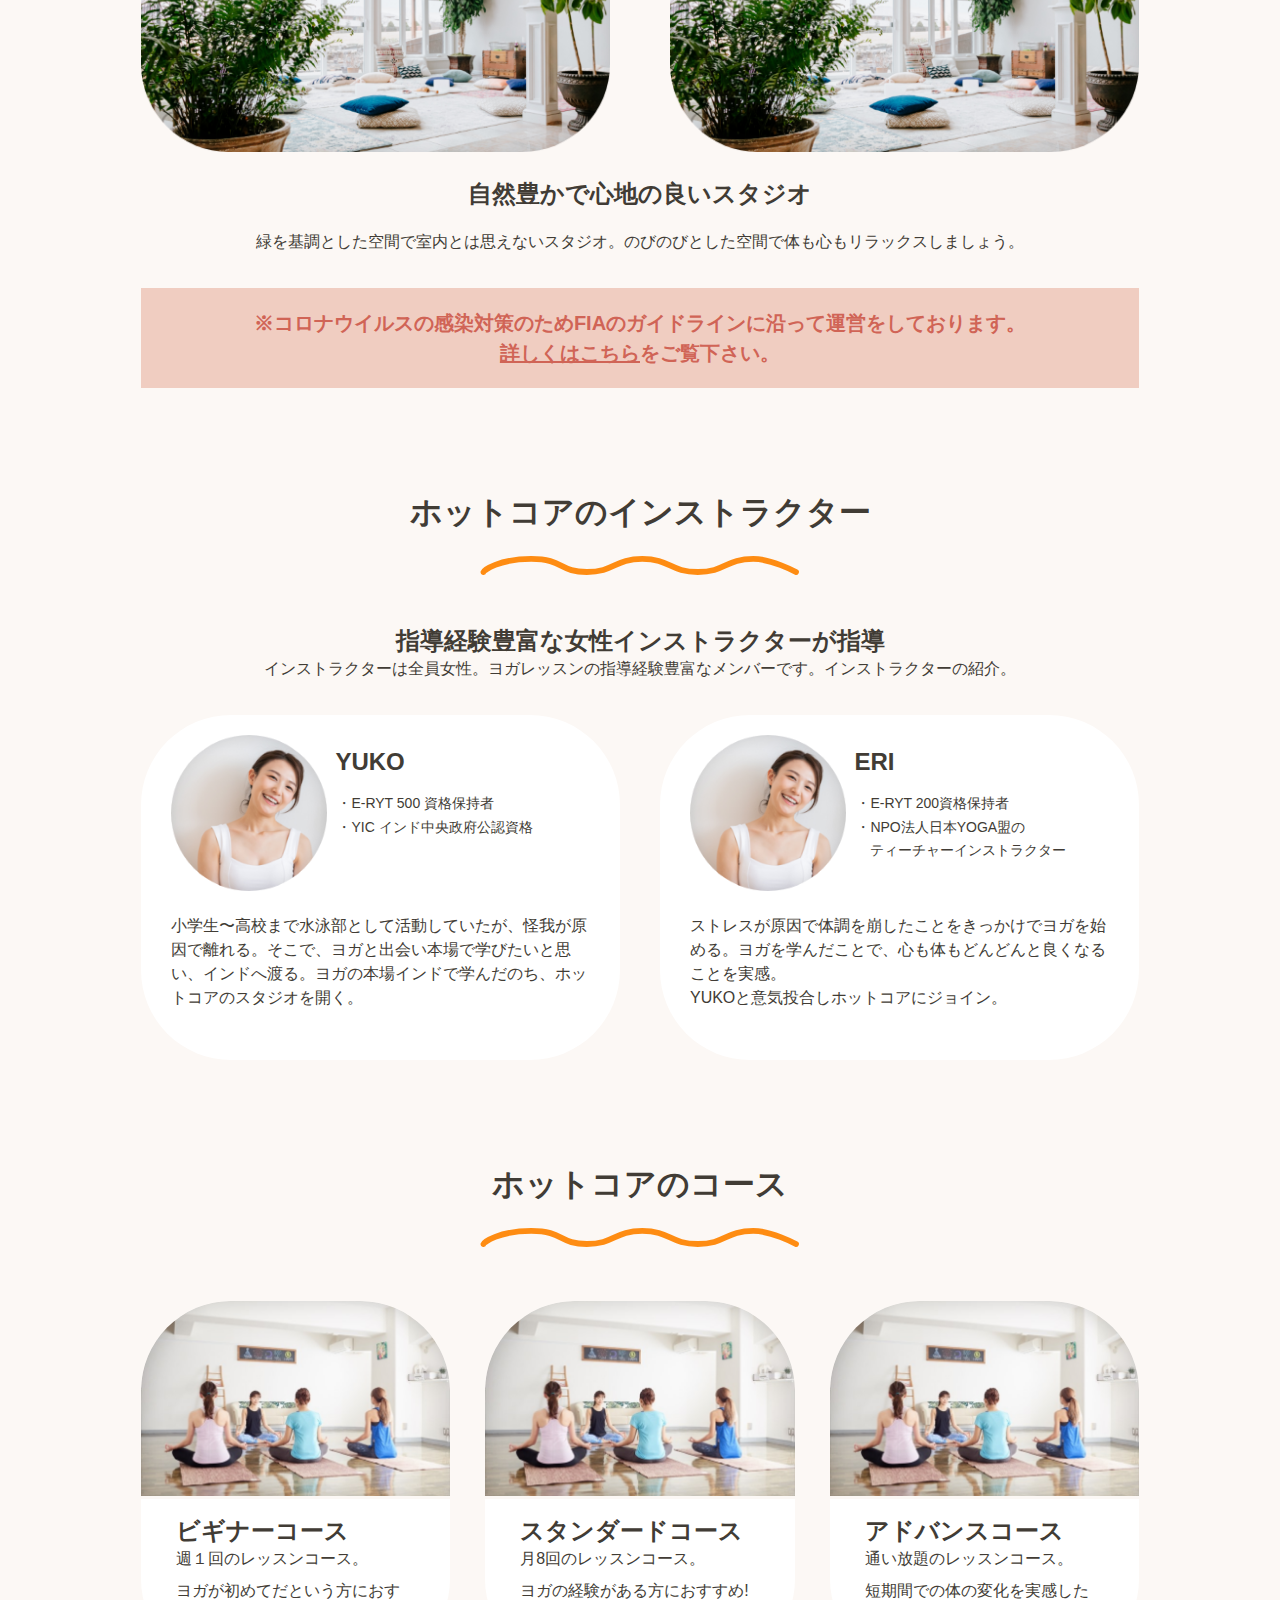
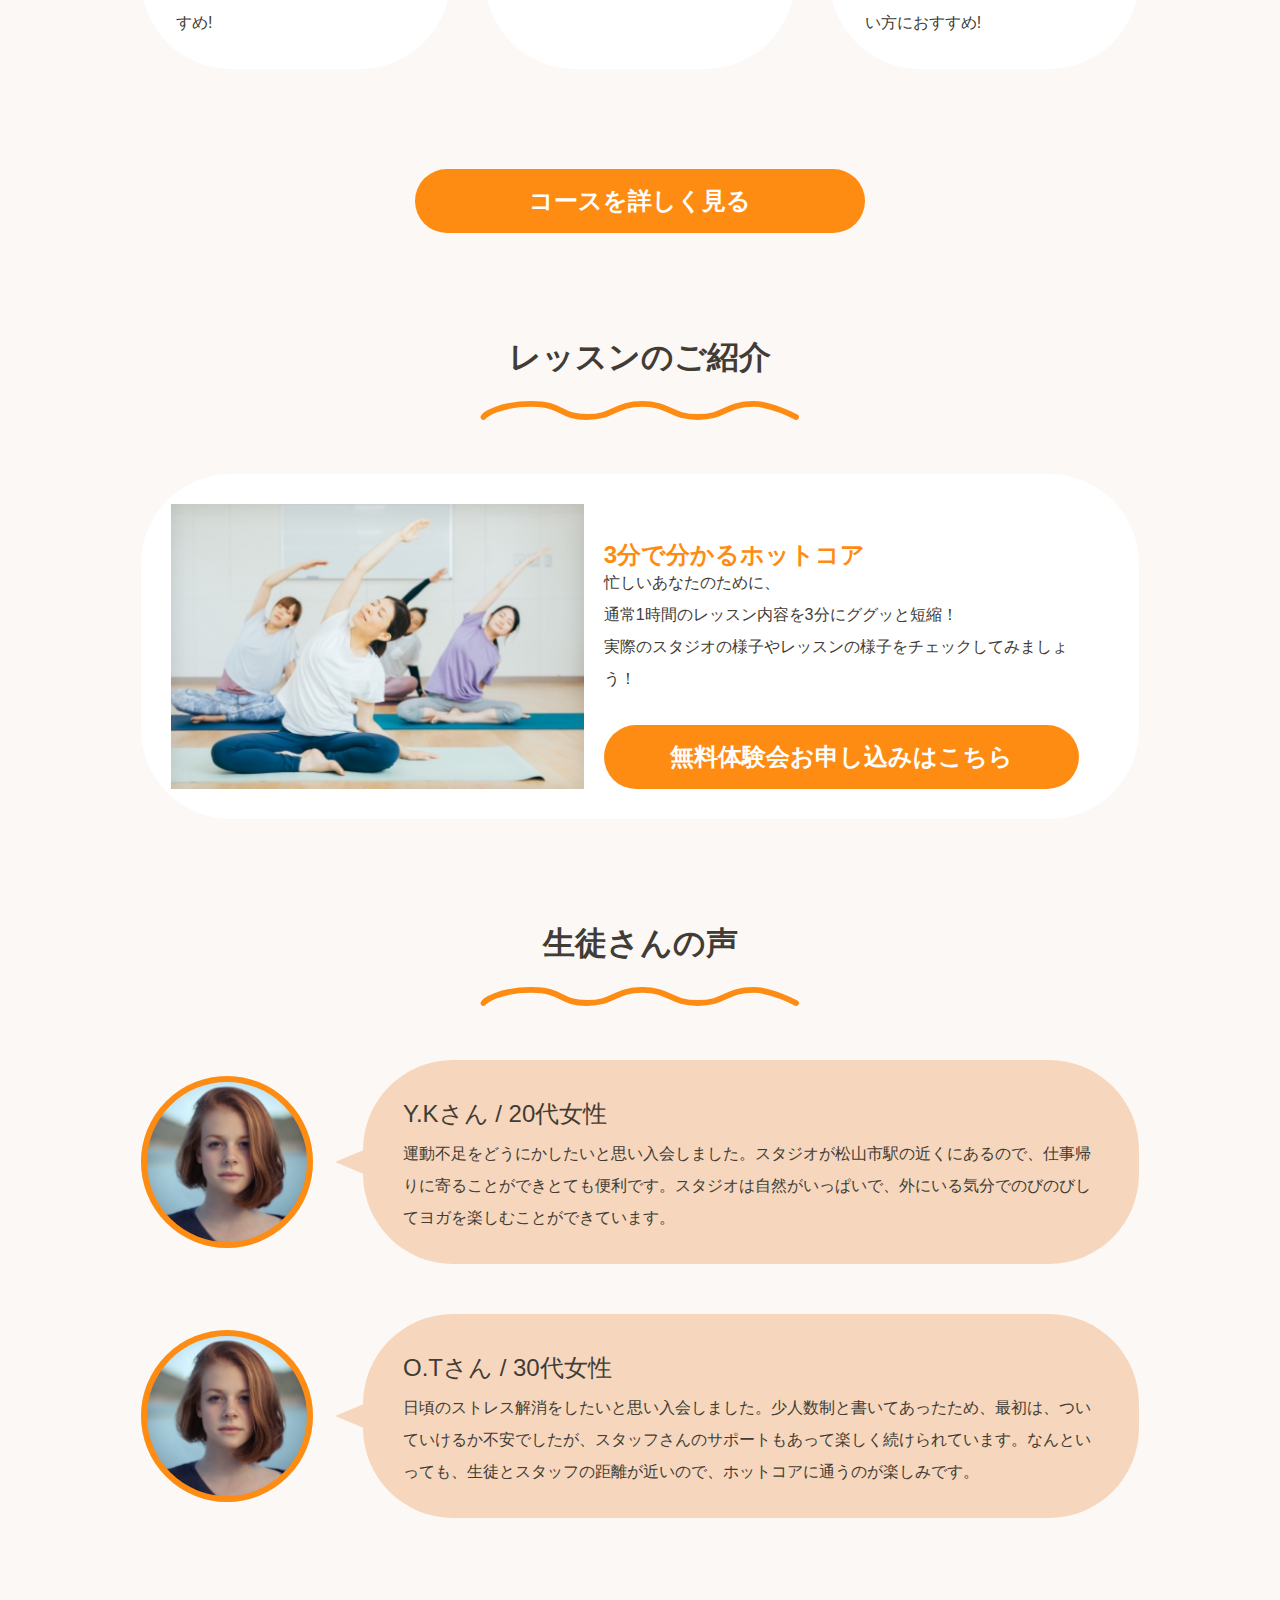
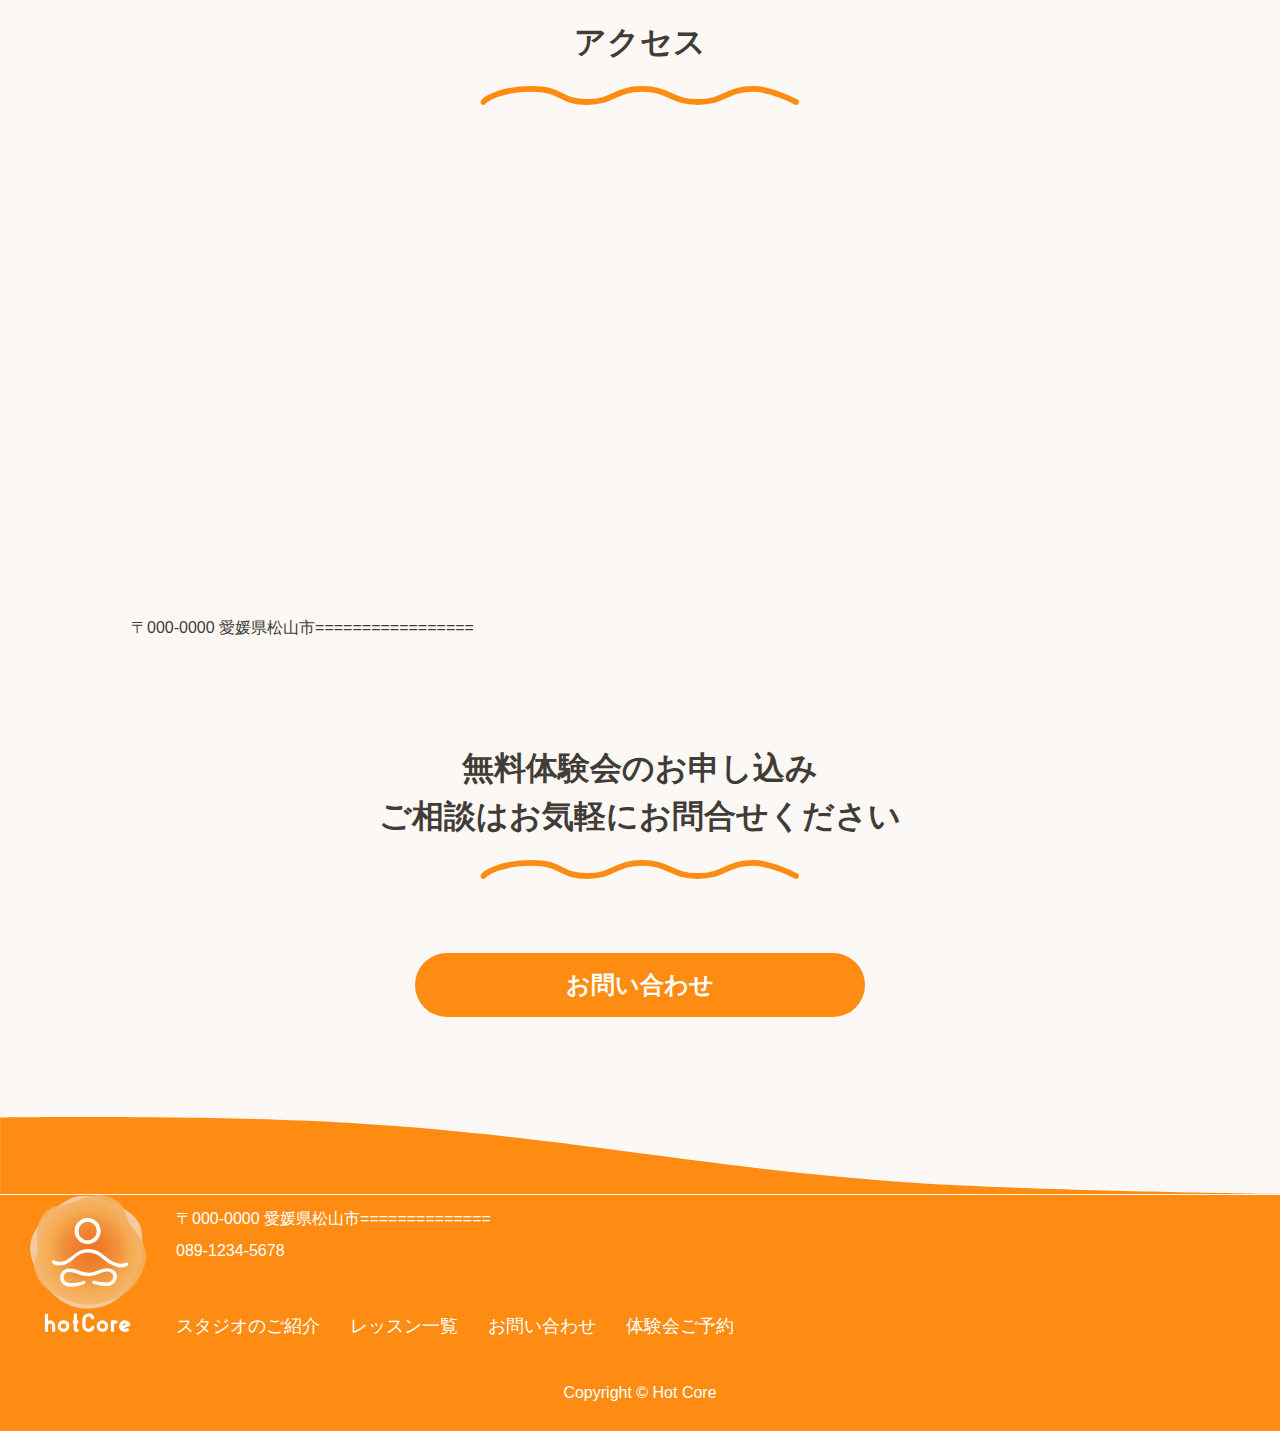
==== commit b6dde8e5: "Update index.html" ====
--- a/index.html
+++ b/index.html
@@ -21,14 +21,16 @@
         <div class="header__logo">
             <h1><a href="index.html"><img src="img/logo.svg" alt="hotCoreのロゴ" class="header__logo-img"></a></h1>
         </div>
-        <ul class="header__menu">
-            <li class="header__menu-item"><a href="studio.html">スタジオのご紹介</a></li>
-            <li class="header__menu-item"><a href="resson.html">レッスン一覧</a></li>
-            <li class="header__menu-item"><a href="contact.html">お問い合せ</a></li>
-            <li class="header__menu-item"><a class="header__menu-btn" href="trial.html">体験会ご予約</a></li>
-        </ul>
+        <nav class="header__nav">
+            <ul class="header__menu">
+                <li class="header__menu-item"><a href="studio.html">スタジオのご紹介</a></li>
+                <li class="header__menu-item"><a href="resson.html">レッスン一覧</a></li>
+                <li class="header__menu-item"><a href="contact.html">お問い合わせ</a></li>
+                <li class="header__menu-item"><a class="header__menu-btn" href="trial.html">体験会ご予約</a></li>
+            </ul>
+        </nav>
         
-        <!-- ハンバーガーメニュー -->
+        <!-- sp版メニュー -->
         <div class="sp-header">
             <div id="trial-btn" class="header__menu-item"><a class="header__menu-btn" href="trial.html">体験会ご予約</a></div>
             <div id="hamburger" class="header__menu-item hamburger">
@@ -36,21 +38,23 @@
                 <span></span>
                 <span></span>
             </div>
-        </div>
-        <ul id="sp-header__menu" class="sp-header__menu">
-            <li class="sp-header__menu-item"><a href="studio.html">スタジオのご紹介</a></li>
-            <li class="sp-header__menu-item"><a href="resson.html">レッスン一覧</a></li>
-            <li class="sp-header__menu-item"><a href="contact.html">お問い合せ</a></li>
-            <li class="sp-header__menu-item"><a class="sp-header__menu-btn" href="trial.html">体験会ご予約</a></li>
-        </ul>
+            <nav id="sp-header__nav" class="sp-header__nav">
+                <ul class="sp-header__menu">
+                    <li class="sp-header__menu-item"><a href="studio.html">スタジオのご紹介</a></li>
+                    <li class="sp-header__menu-item"><a href="resson.html">レッスン一覧</a></li>
+                    <li class="sp-header__menu-item"><a href="contact.html">お問い合わせ</a></li>
+                    <li class="sp-header__menu-item"><a class="sp-header__menu-btn" href="trial.html">体験会ご予約</a></li>
+                </ul>
+            </nav>
+        </div>
     </header>
     
     <!-- ファーストビュー -->
     <section class="front-fv">
         <div class="front-fv__bg">
             <picture>
-                <source srcset="img/sp-front-fv.jpg" alt="明るく綺麗なヨガスタジオで、大きく手を広げヨガをしている女性" media="(max-width: 639px)">
-                <img src="img/front-fv.jpg" alt="明るく綺麗なヨガスタジオで、大きく手を広げヨガをしている女性">
+                <source srcset="img/hotcore_sp_fv.png" alt="明るく綺麗なヨガスタジオで、大きく手を広げヨガをしている女性" media="(max-width: 639px)">
+                <img src="img/hotcore_pc_fv.png" alt="明るく綺麗なヨガスタジオで、大きく手を広げヨガをしている女性">
             </picture>
             <div class="front-fv__desc">
                 <h2 class="front-fv__maintitle">新しい自分と出会える<br>松山初の少人数制ヨガ</h2>
@@ -74,19 +78,6 @@
     <!-- お申込みはこちらから -->
     <section class="banner common-wrapper">
         <div class="banner__inner common-inner">
-            <!-- <div class="banner__desc">
-                <h2 class="banner__desc-title">手ぶらで参加<br>無料レッスン受付中！！</h2>
-                <img src="img/white-line.svg" class="banner__desc-line">
-                <p class="banner__desc-text">
-                    練習着、シューズ、マット、何も準備してない・・・<br>
-                    そんなあなたのためにヨガセット1式貸し出し！<br>
-                    フォームで最短3分で予約完了！
-                </p>
-                <div class="banner__contact-box">
-                    <img src="img/banner__img.jpg" alt="4人の女性がヨガをしている様子" class="banner__img">
-                    <a href="contact.html" class="banner__contact-btn">無料体験会お申し込みはこちら</a>
-                </div>
-            </div> -->
             <picture>
                 <source class="banner-img" srcset="img/sp-banner.svg" media="(max-width: 639px)">
                 <img src="img/banner.svg" alt="手ぶらで参加無料レッスン受付中" class="banner-img">
@@ -97,7 +88,6 @@
                     <img src="img/banner-btn.svg" alt="無料体験会お申し込みはこちら" class="banner-btn">
                 </picture>
             </a>
-            <!-- <a href="contact.html" class="banner__contact-btn">無料体験会お申し込みはこちら</a> -->
         </div>
     </section>
     
@@ -365,7 +355,7 @@
                     <ul class="footer__menu">
                         <li class="footer__menu-item"><a href="studio.html">スタジオのご紹介</a></li>
                         <li class="footer__menu-item"><a href="resson.html">レッスン一覧</a></li>
-                        <li class="footer__menu-item"><a href="contact.html">お問い合せ</a></li>
+                        <li class="footer__menu-item"><a href="contact.html">お問い合わせ</a></li>
                         <li class="footer__menu-item"><a href="trial.html">体験会ご予約</a></li>
                     </ul>
                 </div>
@@ -376,4 +366,4 @@
 
     <script src="js/index.js"></script>
 </body>
-</html>+</html>
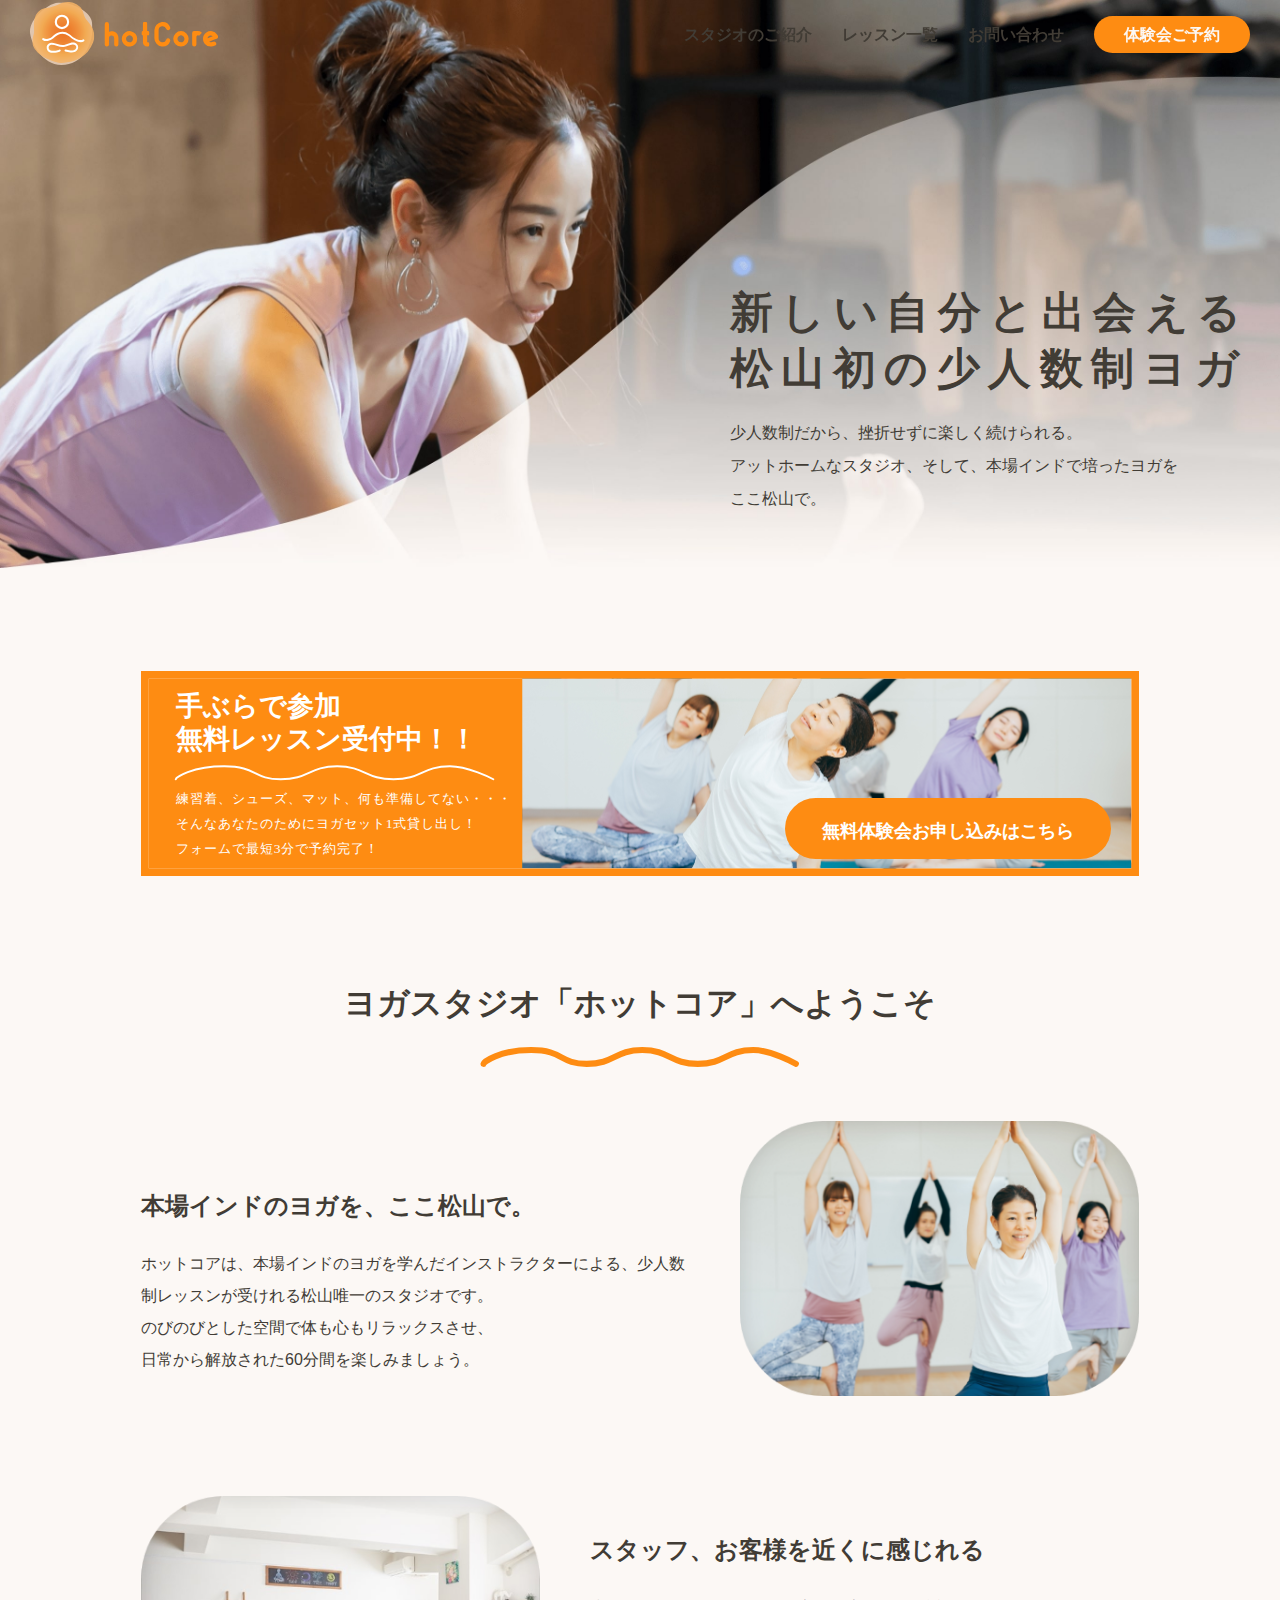
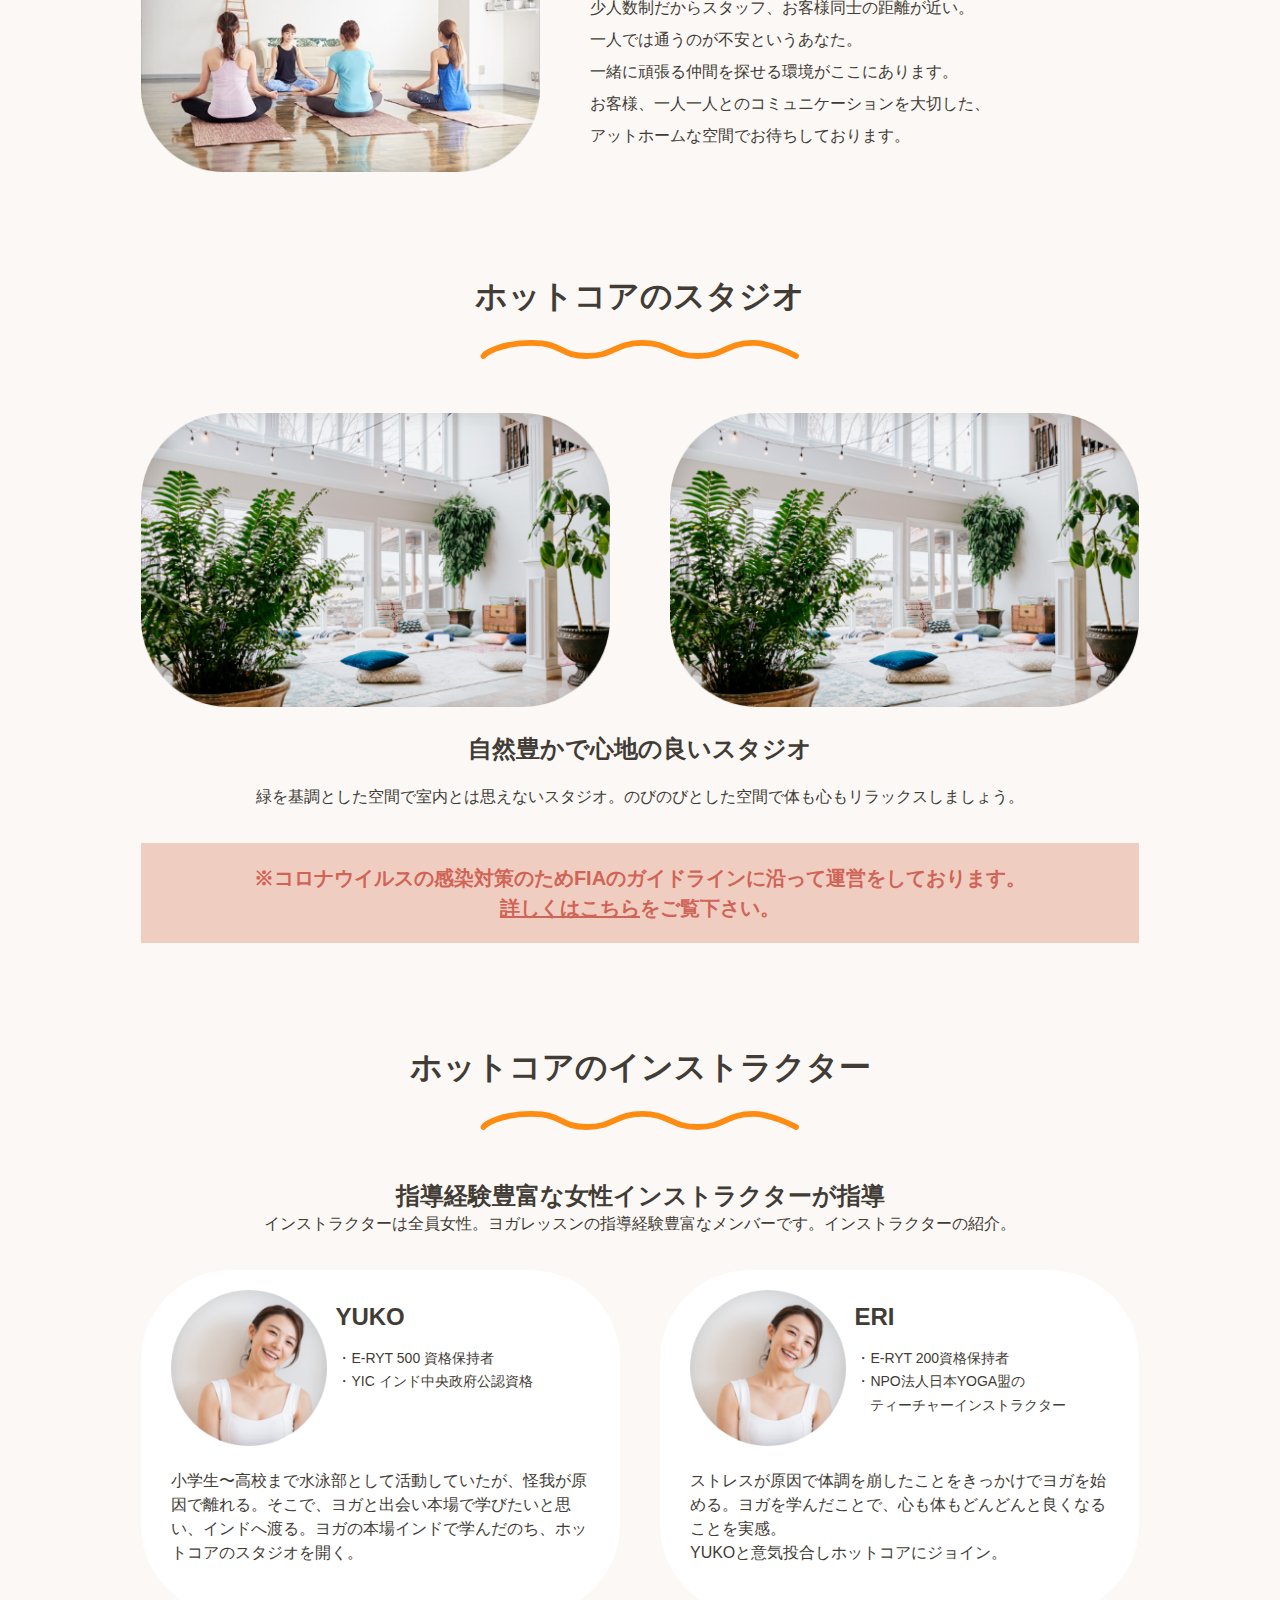
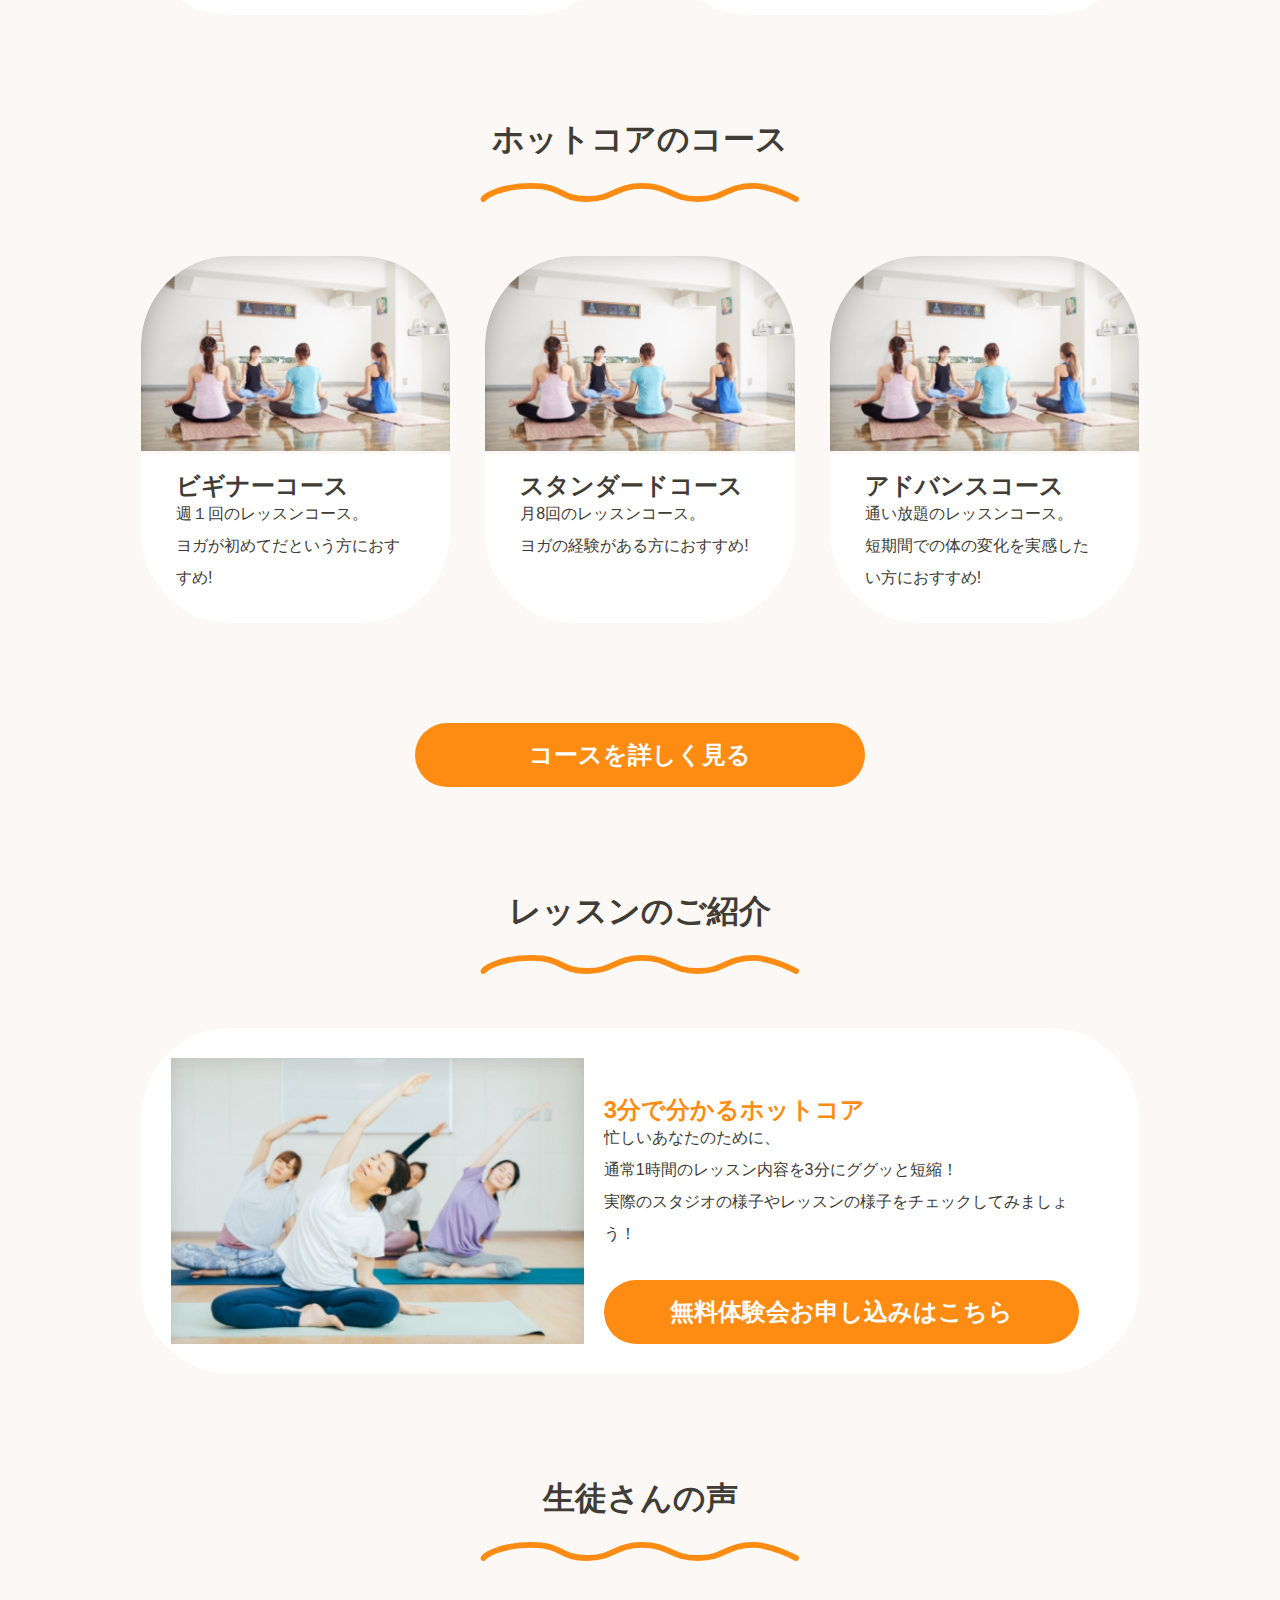
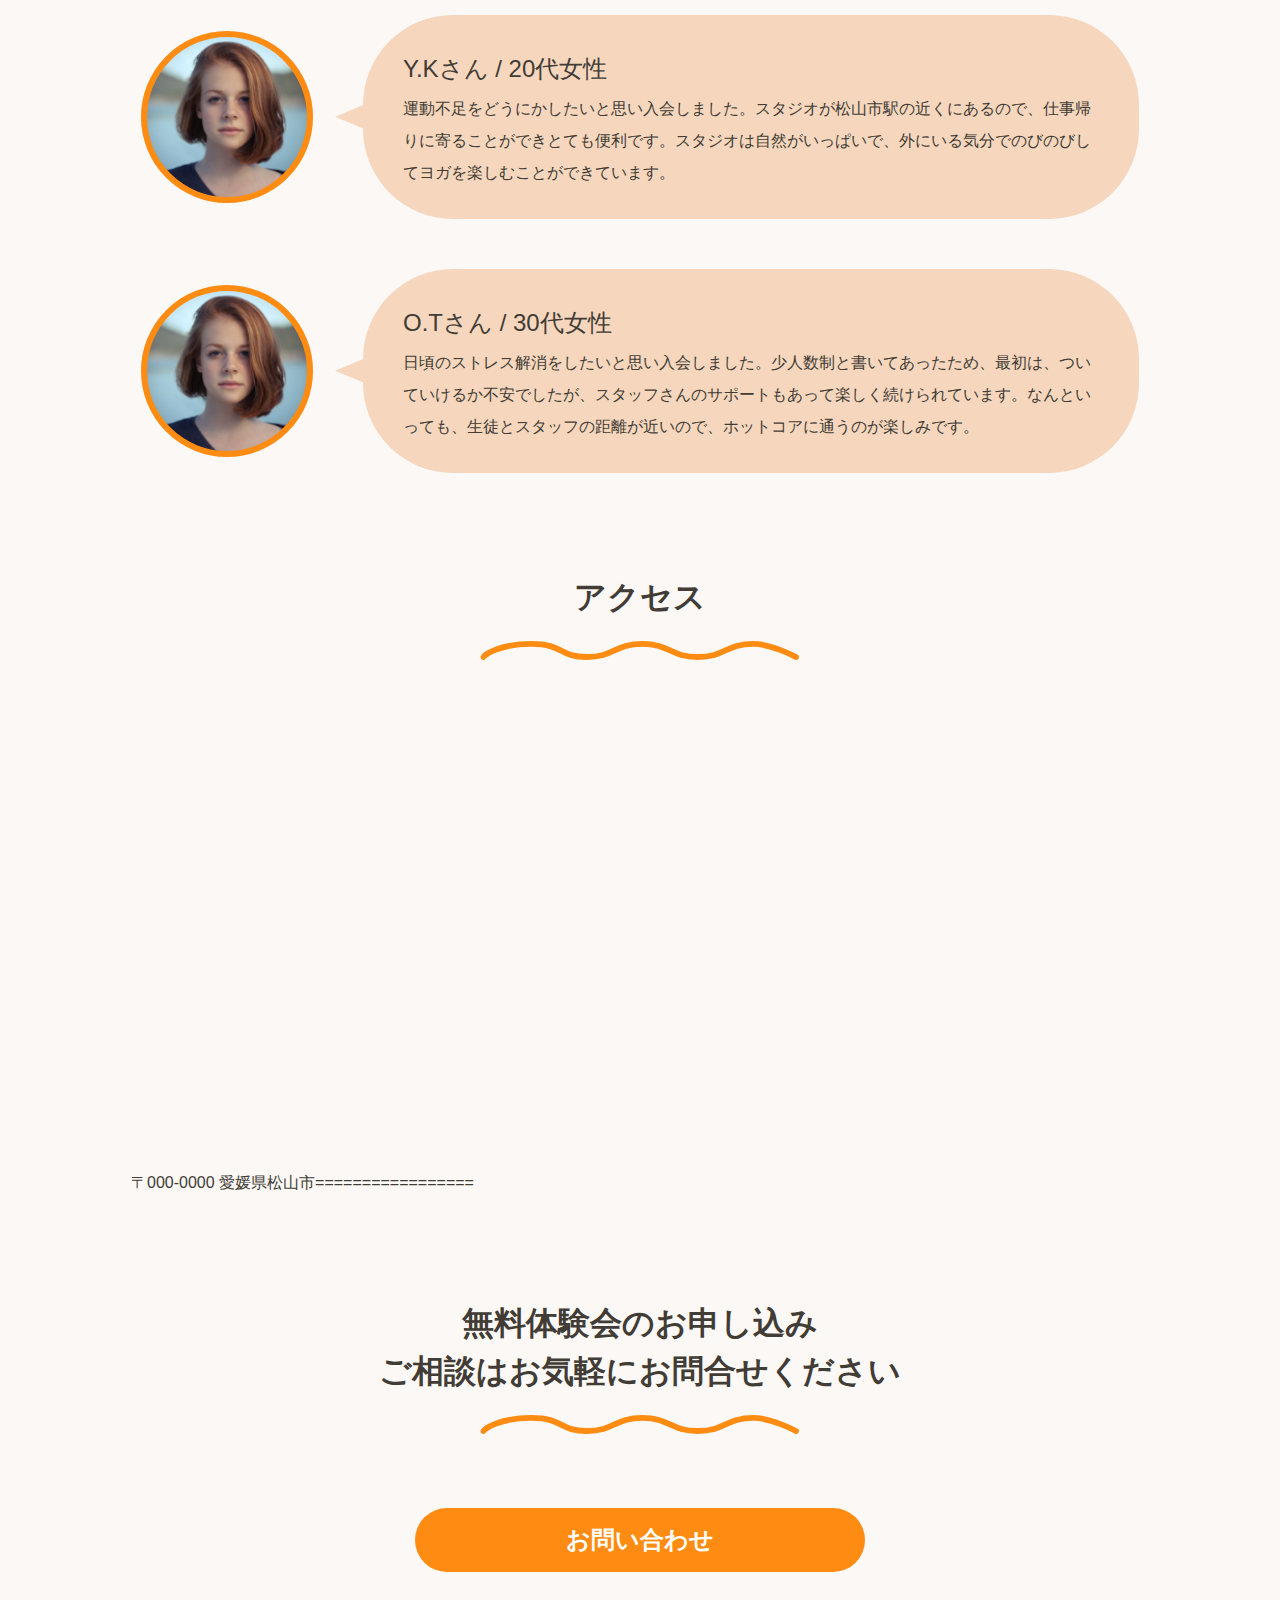
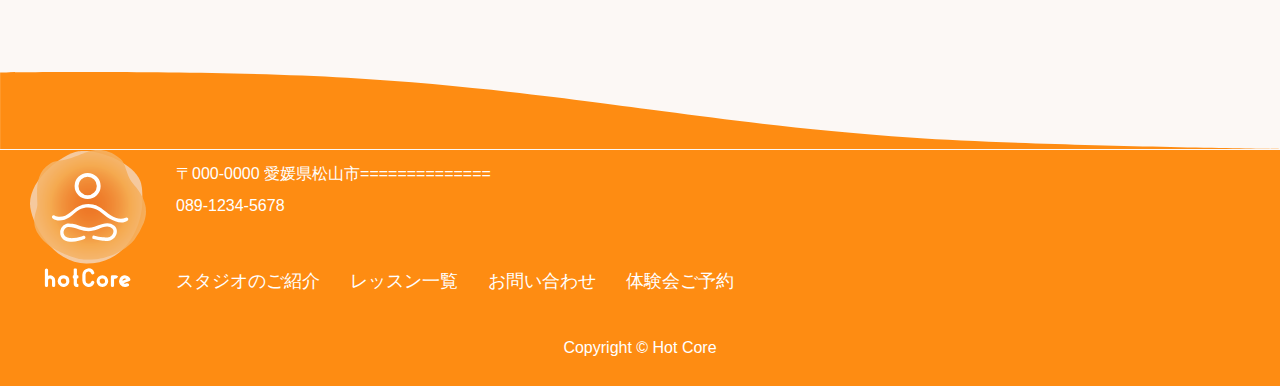
==== commit a77db9e8: "Update index.html" ====
--- a/index.html
+++ b/index.html
@@ -53,8 +53,8 @@
     <section class="front-fv">
         <div class="front-fv__bg">
             <picture>
-                <source srcset="img/hotcore_sp_fv.png" alt="明るく綺麗なヨガスタジオで、大きく手を広げヨガをしている女性" media="(max-width: 639px)">
-                <img src="img/hotcore_pc_fv.png" alt="明るく綺麗なヨガスタジオで、大きく手を広げヨガをしている女性">
+                <source srcset="img/hotcore_sp_fv.jpg" alt="明るく綺麗なヨガスタジオで、大きく手を広げヨガをしている女性" media="(max-width: 639px)">
+                <img src="img/hotcore_pc_fv.jpg" alt="明るく綺麗なヨガスタジオで、大きく手を広げヨガをしている女性">
             </picture>
             <div class="front-fv__desc">
                 <h2 class="front-fv__maintitle">新しい自分と出会える<br>松山初の少人数制ヨガ</h2>
--- a/css/style.css
+++ b/css/style.css
@@ -1,1754 +1,1714 @@
-body{
-    font-family: 'Zen Kaku Gothic New', sans-serif;
-    color: #413C35;
-    background-color: #FCF8F5;
-}
-
-p{
-    line-height: 2;
-}
-
-/* header */
-.header{
-    height: 70px;
-    display: flex;
-    justify-content: space-between;
-    align-items: center;
-
-    position: fixed;
-    top:  0;
-    left: 0;
-    right: 0;
-    z-index: 1;
-}
-
-.header__logo{
-    margin-left: 30px;
-}
-
-.header__menu{
-    display: flex;
-}
-
-.header__menu-item{
-    margin-right: 30px;
-    font-weight: 600;
-    transition: all 0.25s;
-}
-
-.header__menu-btn{
-    color: #FCF8F5;
-    background-color: #FE8C12;
-    padding: 10px 30px;
-    border-radius: 90px;
-}
-
-.sp-header,.sp-header__menu{
-    display: none;
-}
-
-/* front-fv */
-.front-fv__bg{
-    position: relative;
-}
-
-.front-fv img {
-    width: 100%;
-}
-
-.front-fv__desc{
-    position: absolute;
-    top: 50%;
-    right: 30px;
-}
-
-.sp-front-fv__desc{
-    display: none;
-}
-
-.front-fv__maintitle{
-    font-size: calc(100vw / 30);
-    line-height: 1.3;
-    letter-spacing: 0.2em;
-}
-
-.front-fv__subtitle{
-    font-size: calc(100vw / 78);
-    padding-top: 20px;
-}
-
-/* common */
-.common-wrapper{
-    margin-top: 100px;
-}
-
-.common-inner{
-    box-sizing: border-box;
-    max-width: 1018px;
-    width: 95%;
-    margin: 0 auto;
-    padding: 0 10px;
-}
-
-.common-inner-fluid{
-    box-sizing: border-box;
-    max-width: 1018px;
-    width: 100%;
-    margin: 0 auto;
-}
-
-.common-title + div,.common-title + ul,.common-title + ol,.common-title + form{
-    margin-top: 50px;
-}
-
-.common-title{
-    text-align: center;
-}
-
-.common-maintitle{
-    font-size: 32px;
-    padding-bottom: 20px;
-    line-height: 1.5;
-}
-
-.common__desc{
-    text-align: center;
-    margin: 30px 0;
-}
-
-.common-subtitle{
-    font-size: 24px;
-    /* padding-bottom: 20px; */
-}
-
-.common-text{
-    font-size: 16px;
-}
-
-.common-line{
-    width: 320px;
-}
-
-.mt-50{
-    margin-top: 50px;
-}
-
-.mt-30{
-    margin-top: 30px;
-}
-
-.mt-20{
-    margin-top: 20px;
-}
-
-.lh-15{
-    line-height: 1.5;
-}
-
-.lh-17{
-    line-height: 1.7;
-}
-
-/* banner */
-/* .banner__inner{
-    box-sizing: border-box;
-    display: flex;
-    color: #FFFFFF;
-    font-weight: 500;
-    background-color: #FE8C12;
-    padding: 10px;
-} */
-
-.banner__inner{
-    position: relative;
-}
-
-.banner-img{
-    width: 100%;
-}
-
-.banner-btn{
-    width: 32%;
-    position: absolute;
-    bottom: 20px;
-    right: 3vw;
-}
-
-.banner-img{
-    width: 100%;
-}
-
-/* .banner__desc{
-    width: 35%;
-    padding: 0 25px 0 25px;
-}
-
-.banner__desc-title{
-    font-size: 28px;
-    line-height: 1.3;
-}
-
-.banner__desc-line{
-    width: 100%;
-    padding-top: 10px;
-    padding-bottom: 10px;
-}
-
-.banner__desc-text{
-    font-size: 14px;
-}
-
-.banner__contact-box{
-    width: 65%;
-    position: relative;
-}
-
-.banner__img{
-    width: 100%;
-    height: auto;
-} */
-
-/* about */
-.front-about__desc-box + .front-about__desc-box{
-    margin-top: 100px;
-}
-
-.front-about__desc-box{
-    display: flex;
-    flex-wrap: wrap;
-    justify-content: space-between;
-    align-items: flex-end;
-}
-
-.front-about__desc{
-    width: 55%;
-    padding-bottom: 20px;
-}
-
-.front-about__img{
-    display: block;
-    width: 40%;
-}
-
-/* studio */
-.front-studio__img-box{
-    display: flex;
-    flex-wrap: wrap;
-    justify-content: space-between;
-}
-
-.front-studio__img{
-    width: 47%;
-}
-    
-.front-studio__guideline{
-    background-color: #F0CDC1;
-    padding: 20px 0;
-    text-align: center;
-}
-
-.front-studio__guideline-text{
-    color: #D06456;
-    font-weight: 600;
-    font-size: 20px;
-    line-height: 1.5;
-}
-
-.front-studio__guideline a{
-    text-decoration: underline;
-}
-
-/* front-instructor */
-.front-instructor__wrap{
-    text-align: center;
-}
-
-.front-instructor__desc{
-    display: flex;
-    flex-wrap: wrap;
-    justify-content: space-between;
-}
-
-.front-instructor__desc-box{
-    box-sizing: border-box;
-    width: 48%;
-    background-color: #FFFFFF;
-    border-radius: 90px;
-    padding: 20px 30px 50px;
-    text-align: left;
-}
-
-.front-instructor__info-box{
-    display: flex;
-}
-
-.front-instructor__img{
-    width: 38%;
-}
-
-.front-instructor__img img{
-    width: 100%;
-}
-
-.front-instructor__info{
-    width: 62%;
-    padding-left: 2%;
-}
-
-.front-instructor__name{
-    font-size: 24px;
-    font-weight: 600;
-    margin-bottom: 5px;
-}
-
-.individual{
-    font-size: 26px;
-    font-weight: 600;
-    padding-left: 15px;
-}
-
-.front-instructor__ctf{
-    padding-inline-start: 1em;
-}
-
-.front-instructor__ctf li{
-    font-size: 14px;
-    line-height: 1.7;
-    position: relative;
-}
-
-.front-instructor__ctf li::before{
-    content: "・";
-    position: absolute;
-    top: 0em;
-    left: -1em;
-}
-
-.front-instructor__text{
-    font-size: 16px;
-    font-weight: 500;
-    line-height: 1.5;
-    margin-top: 20px;
-}
-
-/* front-course */
-.front-course__wrap{
-    display: flex;
-    flex-wrap: wrap;
-    justify-content: space-between;
-}
-
-.front-course__course-box{
-    width: 31%;
-    border-radius: 90px;
-    overflow: hidden;
-}
-
-.front-course__img{
-    width: 100%;
-    height: 53%;
-}
-
-.front-course__desc{
-    box-sizing: border-box;
-    background-color: #FFFFFF;
-    height: 47%;
-    padding: 20px 35px 30px;
-}
-
-.front-course__text{
-    font-weight: 500;
-}
-
-.front-course__btn{
-    margin-top: 100px;
-    text-align: center;
-}
-
-.front-course__btn a{
-    display: block;
-    width: 45%;
-    background-color: #FE8C12;
-    color: #FFFFFF;
-    font-size: 24px;
-    font-weight: 600;
-    margin: 0 auto;
-    padding: 20px 0;
-    border-radius: 90px;
-}
-
-/* front-itd */
-.front-itd__wrap{
-    display: flex;
-    flex-wrap: wrap;
-    align-items: flex-end;
-    background-color: #FFFFFF;
-    padding: 30px 30px;
-    border-radius: 90px;
-}
-
-.front-itd__img{
-    width: 44%;
-}
-
-.front-itd__desc-box{
-    box-sizing: border-box;
-    width: 56%;
-    padding: 0 30px 0 20px;
-}
-
-.front-itd__subtitle{
-    color: #FE8C12;
-}
-
-.front-itd__btn{
-    display: block;
-    width: 100%;
-    background-color: #FE8C12;
-    color: #FFFFFF;
-    font-size: 24px;
-    font-weight: 600;
-    border-radius: 90px;
-    text-align: center;
-    padding: 20px 0;
-    margin-top: 30px;
-}
-
-/* front-voice */
-.front-voice__desc-box{
-    display: flex;
-    align-items: center;
-}
-
-.front-voice__img{
-    width: 18%;
-}
-
-.front-voice__desc-box + .front-voice__desc-box{
-    margin-top: 50px;
-}
-
-.front-voice__desc{
-    width: 82%;
-    background-color: #F6D7BD;
-    font-weight: 500;
-    padding: 30px 40px;
-    border-radius: 90px;
-    margin-left: 50px;
-    position: relative;
-}
-
-.front-voice__desc::before{
-    content: "";
-    width: 30px;
-    height: 25px;
-    background-color: #F6D7BD;
-    clip-path: polygon(0 50%, 100% 0, 100% 100%, 0 50%);
-    position: absolute;
-    top: 50%;
-    left: -28px;
-    transform: translateY(-50%);
-}
-
-.front-voice__info{
-    font-size: 24px;
-}
-
-/* front-access */
-.map{
-    width: 100%;
-}
-
-/* front-contact */
-.front-contact__btn{
-    display: block;
-    width: 45%;
-    background-color: #FE8C12;
-    color: #FFFFFF;
-    font-size: 24px;
-    font-weight: 600;
-    text-align: center;
-    border-radius: 90px;
-    margin: 70px auto 0;
-    padding: 20px 0;
-}
-
-/* footer */
-.footer{
-    color: #FFFFFF;
-    font-weight: 500;
-    text-align: center;
-    margin-top: 100px;
-}
-
-.footer__deco{
-    width: 100%;
-    margin-bottom: -2px;
-}
-
-.footer__wrapper{
-    background-color: #FE8C12;
-    padding: 0 30px 30px;
-}
-
-.footer__desc{
-    display: flex;
-    align-items: flex-end;
-}
-
-.footer__desc-detail{
-    padding-left: 30px;
-    text-align: left;
-}
-
-address{
-    font-style: normal;
-}
-
-.footer__menu{
-    display: flex;
-    font-size: 18px;
-    padding-top: 50px;
-}
-
-.footer__menu-item + *{
-    padding-left: 30px;
-}
-
-small{
-    display: block;
-    margin-top: 50px;
-}
-
-/* page-parts */
-.page-header{
-    background-color: #FCF8F5;
-}
-
-.page-parts__container{
-    margin-top: 70px;
-}
-
-.page-parts__header{
-    width: 100%;
-    height: 20vw;
-    position: relative;
-    background-repeat: no-repeat;
-    background-size: cover;
-    background-position: center;
-}
-
-.page-parts__header-bg{
-    width: 100%;
-    height: 100%;
-}
-
-.page-parts__header-mask{
-    width: 100%;
-    position: absolute;
-    bottom: -2px;
-    left: 0;
-}
-
-.page-parts__maintitle{
-    font-size: calc(100vw / 30);
-    position: absolute;
-    bottom: 3.5vw;
-    left: 10vw;
-}
-
-/* studio */
-.studio__header{
-    background-image: url("../img/studio-header.jpg");
-}
-
-/* resson */
-.resson__header{
-    background-image: url("../img/resson-header.jpg");
-}
-
-.resson__wrap{
-    display: flex;
-    flex-wrap: wrap;
-}
-
-.resson__img{
-    width: 43%;
-}
-
-.resson__img img{
-    width: 100%;
-}
-
-.resson__desc{
-    box-sizing: border-box;
-    width: 57%;
-    padding-left: 6%;
-
-}
-
-
-.resson__info-list{
-    font-weight: 500;
-}
-
-.resson__features{
-    display: inline-block;
-    color: #FCF8F5;
-    background-color: #FE8C12;
-    font-weight: 500;
-    font-size: 16px;
-    padding: 0 30px;
-    border-radius: 90px;
-}
-
-.resson__text{
-    line-height: 1.5;
-}
-
-.resson__cp-lists{
-    display: flex;
-    flex-wrap: wrap;
-    justify-content: space-between;
-}
-
-.resson__cp-list{
-    box-sizing: border-box;
-    width: 31%;
-    background-color: #FFFFFF;
-    text-align: center;
-    padding: 40px 20px;
-    border-radius: 90px;
-}
-
-.resson__cp-topbox{
-    background-image: url("../img/dashed.svg");
-    background-position: bottom;
-    background-size: contain;
-    background-repeat: repeat-x;
-    padding-bottom: 10px;
-}
-
-.resson__cp-bottombox{
-    padding-top: 10px;
-}
-
-.resson__cp-name{
-    font-size: 28px;
-    color: #FE8C12;
-}
-
-.resson__cp-price{
-    font-size: 26px;
-    font-weight: 600;
-    margin-top: 5px;
-}
-
-.resson__cp-price span{
-    font-size: 16px;
-    font-weight: 400;
-    padding-left: 10px;
-}
-
-.resson__cp-not{
-    font-size: 20px;
-    font-weight: 600;
-}
-
-.resson__cp-not span:nth-child(1){
-    font-size: 24px;
-}
-
-.resson__cp-not span:nth-child(2){
-    font-size: 20px;
-    font-weight: 500;
-}
-
-.resson__cp-any span{
-    font-size: 22px;
-}
-
-.resson__cp-features{
-    text-align: left;
-    font-weight: 500;
-    line-height: 1.5;
-    padding-inline-start: 10px;
-}
-
-/* contact */
-.contact__header{
-    background-image: url("../img/contact-header.jpg");
-}
-
-.contact__inner{
-    margin-top: 100px;
-}
-
-.form{
-    max-width: 800px;
-    width: 85%;
-    margin: 0 auto;
-    padding-top: 30px;
-}
-
-.form-row + * {
-    margin-top: 50px;
-}
-
-.form-row{
-    display: flex;
-}
-
-.form-row h3{
-    width: 25%;
-}
-
-.form-row label{
-    font-size: 20px;
-    font-weight: 500;
-}
-
-input, textarea{
-    width: 100%;
-    border: none;
-    font-size: 20px;
-}
-
-.input, .textarea{
-    width: 75%;
-}
-
-.input input,.textarea textarea{
-    box-sizing: border-box;
-    background-color: #FFFFFF;
-    padding: 10px 15px;
-    border-radius: 4px;
-}
-
-.form-btn{
-    display: block;
-    width: 45%;
-    background-color: #FE8C12;
-    color: #FFFFFF;
-    font-size: 24px;
-    font-weight: 600;
-    text-align: center;
-    border-radius: 90px;
-    margin: 70px auto;
-    padding: 20px 0;
-}
-
-.sns__subtitle{
-    font-size: 24px;
-    text-align: center;
-    font-weight: 500;
-    line-height: 1.5;
-}
-
-.sns__subtitle span{
-    color: #FE8C12;
-}
-
-.sns__desc{
-    background-color: #FE8C12;
-    color: #FFFFFF;
-    text-align: center;
-    padding: 20px 0;
-    margin-top: 30px;
-}
-
-.sns__text{
-    font-size: 20px;
-}
-
-.sns__link{
-    display: flex;
-    align-items: center;
-    justify-content: center;
-}
-
-.official{
-    font-size: 90px;
-}
-
-.sns__qr{
-    display: flex;
-    align-items: center;
-    background-color: #FFFFFF;
-    padding: 5px 50px;
-    border-radius: 90px;
-    margin-left: 30px;
-}
-
-.sns__qr p{
-    color: #FE8C12;
-    font-size: 36px;
-    font-weight: 600;
-    padding-right: 20px;
-}
-
-/* trial */
-.trial__header{
-    background-image: url("../img/trial-header.jpg");
-}
-
-.trial__subtitle{
-    line-height: 1.5;
-}
-
-.trial__wrap{
-    display: flex;
-    flex-wrap: wrap;
-    justify-content: space-between;
-    align-items: center;
-}
-
-.trial__desc{
-    width: 55%;
-}
-
-.trial__img{
-    display: block;
-    width: 40%;
-}
-
-.trial__flow-list + *{
-    padding-top: 100px;
-}
-
-.trial__flow-img{
-    width: 30%;
-}
-
-.trial__flow-img img{
-    width: 100%;
-}
-
-.trial__flow-list{
-    display: flex;
-    align-items: center;
-    position: relative;
-    overflow: hidden;
-}
-
-.trial__flow-number::before,.trial__flow-number::after{
-    content: "";
-    width: 5px;
-    height: 300px;
-    background-image: url("../img/trial-line.svg");
-    position: absolute;
-    left: 50%;
-    transform: translateX(-50%);
-    z-index: -1;
-}
-
-.trial__flow-number01::before,.trial__flow-number01::after{
-    top: 0;
-}
-
-.trial__flow-number02::before,.trial__flow-number03::before{
-    top: 0;
-}
-
-.trial__flow-number02::after,.trial__flow-number03::after{
-    bottom: 0;
-}
-
-.trial__flow-number04::before,.trial__flow-number04::after{
-    bottom: 0;
-}
-
-.trial__flow-number {
-    width: 5%;
-    margin: 0 3.5% 0 6.5%;
-    position: relative;
-}
-
-.trial__flow-number-bg{
-    width: 100%;
-    padding-bottom: 100%;
-    background-color: #FE8C12;
-    border-radius: 50%;
-    position: relative;
-}
-
-.trial__flow-number p{
-    font-size: 32px;
-    font-weight: 600;
-    color: #FFFFFF;
-    position: absolute;
-    top: 6px;
-    left: 50%;
-    transform: translateX(-50%);
-    line-height: 1;
-}
-
-.trial__flow-desc{
-    width: 55%;
-}
-
-.trial__flow-subtitle{
-    font-size: 32px;
-}
-
-.trial__flow-text a{
-    color: #FE8C12;
-    text-decoration: underline;
-}
-
-.trial__banner-subtitle{
-    text-align: center;
-    font-size: 24px;
-    margin-bottom: 50px;
-}
-
-.trial__banner{
-    width: 100%;
-}
-
-.trial__book-subtitle{
-    text-align: center;
-}
-
-.ycbm{
-    width: 100%;
-    margin-top: 50px;
-}
-
-/* tablet */
-@media screen and (min-width:640px) and (max-width:1023px) {
-    .br::before{
-        content: "\A";
-        white-space: pre;
-    }
-}
-
-@media screen and (max-width:1023px) {
-    .header__menu{
-        display: none;
-    }
-
-    .header__menu-item.hidden{
-        opacity: 0;
-    }
-
-    .sp-header{
-        display: flex;
-        align-items: center;
-    }
-
-    .hamburger{
-        box-sizing: border-box;
-        width: 30px;
-        position: relative;
-    }
-
-    .hamburger span{
-        display: block;
-        width: 100%;
-        height: 3px;
-        background-color: #FE8C12;
-        border-radius: 90px;
-        transition: all 0.25s;
-        position: absolute;
-    }
-
-    .hamburger span:nth-of-type(1){
-        top: -8px;
-        left: 0;
-    }
-
-    .hamburger span:nth-of-type(2){
-        top: 0;
-        left: 0;
-    }
-
-    .hamburger span:nth-of-type(3){
-        top: 8px;
-        left: 0;
-    }
-
-    .hamburger.open span:nth-of-type(1){
-        top: 0;
-        left: 0;
-        transform: rotate(45deg);
-    }
-
-    .hamburger.open span:nth-of-type(2){
-        opacity: 0;
-    }
-
-    .hamburger.open span:nth-of-type(3){
-        top: 0;
-        left: 0;
-        transform: rotate(-45deg);
-    }
-
-    /* .hamburger span,
-    .hamburger span::before,
-    .hamburger span::after{
-        content: "";
-        display: block;
-        width: 100%;
-        height: 3px;
-        background-color: #FE8C12;
-        border-radius: 90px;
-        transition: all 0.25s;
-    }
-    
-    .hamburger span{
-        position: relative;
-    }
-
-    .hamburger span::before{
-        position: absolute;
-        top: -8px;
-        left: 0;
-    }
-
-    .hamburger span::after{
-        position: absolute;
-        top: 8px;
-        left: 0;
-    }
-
-    .hamburger.open span{
-        visibility: hidden;
-    }
-
-    .hamburger.open span::before{
-        top: 0;
-        left: 0;
-        transform: rotate(45deg);
-        visibility: visible;
-    }
-    
-    .hamburger.open span::after{
-        top: 0;
-        left: 0;
-        transform: rotate(-45deg);
-        visibility: visible;
-    } */
-
-    .sp-header__menu{
-        display: block;
-        box-sizing: border-box;
-        width: 100%;
-        height: calc(100vh - 70px);
-        background-color: #FCF8F5;
-        position: fixed;
-        bottom: 0;
-        left: 0;
-        text-align: center;
-        padding-top: 50px;
-        opacity: 0;
-        visibility: hidden;
-        transition: all 0.25s;
-    }
-
-    .sp-header__menu.open{
-        opacity: 1;
-        visibility: visible;
-    }
-
-    .sp-header__menu-item{
-        box-sizing: border-box;
-        font-size: 22px;
-        font-weight: 600;
-    }
-
-    .sp-header__menu-item + .sp-header__menu-item{
-        margin-top: 50px;
-    }
-
-    .sp-header__menu-btn{
-        color: #FFFFFF;
-        background-color: #FE8C12;
-        padding: 15px 60px;
-        border-radius: 90px;
-        display: inline-block;
-    }
-
-    .common-title + div, .common-title + ul, .common-title + ol, .common-title + form {
-        margin-top: 40px;
-    }
-
-    .common-maintitle {
-        font-size: 28px;
-        padding-bottom: 10px;
-        line-height: 1.5;
-    }
-
-    .common-line{
-        width: 280px;
-    }    
-
-    .common-wrapper {
-        margin-top: 80px;
-    }    
-
-    .common-block__wrap {
-        margin-top: 40px;
-    }
-
-    .common-text {
-        font-size: 14px;
-    }
-
-    .common__desc {
-        margin: 25px 0;
-    }
-
-    .common-subtitle{
-        font-size: 20px;
-        /* padding-bottom: 30px; */
-    }
-
-    .mt-50{
-        margin-top: 30px;
-    }
-
-    .mt-30 {
-        margin-top: 10px;
-    }
-
-    .mt-20{
-        margin-top: 15px;
-    }
-
-    .front-studio__guideline {
-        padding: 15px 0;
-    }
-
-    .front-studio__guideline-text {
-        font-size: 18px;
-    }
-
-    .front-instructor__name {
-        font-size: 22px;
-        font-weight: 600;
-        margin-bottom: 5px;
-    }
-
-    .individual {
-        font-size: 24px;
-        padding-left: 10px;
-    }
-
-    .front-instructor__text {
-        font-size: 14px;
-        margin-top: 15px;
-    }
-
-    .front-instructor__ctf li {
-        font-size: 11px;
-    }
-
-    .front-course__btn {
-        margin-top: 80px;
-    }
-
-    .front-course__btn a {
-        font-size: 22px;
-        padding: 15px 0;
-    }
-
-    .front-itd__desc-box {
-        padding: 0 10px 0 20px;
-    }
-
-    .front-itd__btn {
-        font-size: 20px;
-        padding: 15px 0;
-        margin-top: 20px;
-    }
-
-    .front-voice__desc {
-        margin-left: 40px;
-    }
-
-    .front-voice__info {
-        font-size: 22px;
-    }
-
-    .front-contact__btn {
-        font-size: 22px;
-        margin: 60px auto 0;
-        padding: 15px 0;
-    }
-
-    .front-access__wrap p{
-        width: 95%;
-        padding: 0 10px;
-        margin: 0 auto;
-    }
-
-    .footer{
-        margin-top: 80px;
-    }
-
-    .footer__desc-detail {
-        padding-left: 20px;
-    }
-
-    .footer__menu {
-        font-size: 16px;
-        padding-top: 40px;
-    }
-
-    small{
-        margin-top: 40px;
-    }
-
-    .resson__desc {
-        padding-left: 4%;
-    }
-
-    .resson__features {
-        padding: 0px 20px;
-    }
-
-    .resson__cp-name {
-        font-size: 24px;
-    }
-
-    .resson__cp-price {
-        font-size: 24px;
-    }
-
-    .resson__cp-price span {
-        font-size: 14px;
-    }
-
-    .resson__cp-not {
-        font-size: 18px;
-    }
-
-    .resson__cp-not span:nth-child(1) {
-        font-size: 22px;
-    }
-
-    .resson__cp-not span:nth-child(2) {
-        font-size: 18px;
-    }
-
-    .form-row {
-        display: block;
-    }
-
-    .form-row h3 {
-        width: auto;
-        font-size: 20px;
-    }
-
-    .input, .textarea {
-        width: 100%;
-        margin-top: 15px;
-    }
-    
-    input, textarea {
-        font-size: 18px;
-    }
-
-    .form-btn {
-        width: 50%;
-        font-size: 22px;
-    }
-
-    .sns__subtitle{
-        font-size: 22px;
-    }
-
-    .sns__text {
-        font-size: 16px;
-    }
-
-    .official {
-        font-size: 70px;
-    }
-
-    .sns__qr p {
-        font-size: 28px;
-    }
-
-    .trial__flow-subtitle {
-        font-size: 26px;
-    }
-
-    .trial__flow-list + * {
-        padding-top: 80px;
-    }
-
-    /* .trial__flow-list:nth-child(1):before{
-        height: 120px;
-    }
-
-    .trial__flow-list:nth-child(4):before {
-        height: 210px;
-    } */
-
-    .trial__flow-number {
-        width: 40px;
-        height: 40px;
-    }
-
-    /* .trial__flow-number01::after{
-        content: "";
-        width: 10px;
-        height: 30px;
-        background-color: #FCF8F5;
-        position: absolute;
-        bottom: 100%;
-        left: 50%;
-        transform: translateX(-50%);
-    }
-
-    .trial__flow-number04::after{
-        content: "";
-        width: 10px;
-        height: 30px;
-        background-color: #FCF8F5;
-        position: absolute;
-        top: 100%;
-        left: 50%;
-        transform: translateX(-50%);
-    } */
-
-    .trial__flow-number p {
-        font-size: 24px;
-    }
-
-    .ycbm {
-        margin-top: 30px;
-    }
-}
-
-/* sp */
-@media screen and (max-width:639px) {
-    .sp-br::before{
-        content: "\A";
-        white-space: pre;
-    }
-
-    .header__logo {
-        margin-left: 15px;
-    }    
-
-    .header__logo-img{
-        height: 40px;
-    }
-
-    .header__menu-btn {
-        padding: 10px 15px;
-        font-size: 14px;
-    }
-
-    .header__menu-item {
-        margin-right: 15px;
-    }
-
-    .front-fv__desc{
-        display: none;
-    }
-    
-    .sp-front-fv__desc{
-        display: block;
-        padding: 0 20px;
-    }
-    
-    .front-fv__maintitle {
-        font-size: calc(100vw / 18);
-    }
-
-    .front-fv__subtitle {
-        font-size: calc(100vw / 33);
-    }
-
-    .common-wrapper {
-        margin-top: 50px;
-    }
-
-    .common-title + div, .common-title + ul, .common-title + ol, .common-title + form {
-        margin-top: 30px;
-    }
-
-    .common-inner{
-        width: 100%;
-    }
-
-    .common-maintitle{
-        font-size: 22px;
-    }
-
-    .common-subtitle{
-        font-size: 16px;
-        /* padding-bottom: 15px; */
-    }
-
-    .common-line {
-        width: 240px;
-    }
-
-    .common-text{
-        font-size: 12px;
-    }
-
-    .mt-50{
-        margin-top: 20px;
-    }
-
-    .mt-30{
-        margin-top: 15px;
-    }
-
-    .mt-20{
-        margin-top: 10px;
-    }
-
-    .banner-btn {
-        width: 78%;
-        position: absolute;
-        bottom: 38px;
-        left: 50%;
-        transform: translate(-50%);
-    }
-
-    .front-about__desc-box + .front-about__desc-box {
-        margin-top: 50px;
-    }
-
-    .front-about__desc {
-        width: 100%;
-        padding-bottom: 0;
-        margin-top: 20px;
-        order: 1;
-        text-align: center;
-    }
-
-    .mt{
-        margin-top: 0;
-    }
-
-    .front-about__img {
-        width: 100%;
-    }  
-
-    .front-studio__img + .front-studio__img{
-        margin-top: 30px;
-    }
-
-    .front-studio__img {
-        width: 100%;
-    }
-
-    .front-studio__guideline-text {
-        font-size: 12px;
-    }
-
-    .front-instructor__desc-box + .front-instructor__desc-box {
-        margin-top: 30px;
-    }
-
-    .front-instructor__desc-box {
-        width: 100%;
-    }
-
-    .front-instructor__name{
-        font-size: 20px;
-    }
-
-    .individual {
-        font-size: 22px;
-    }
-
-    .front-instructor__text {
-        font-size: 12px;
-        margin-top: 15px;
-    }
-
-    .front-course__course-box + .front-course__course-box {
-        margin-top: 30px;
-    }
-
-    .front-course__course-box {
-        width: 100%;
-    }
-
-    .front-course__desc{
-        text-align: center;
-    }
-
-    .front-course__subtitle{
-        font-size: 20px;
-    }
-
-    .front-course__img {
-        height: 55%;
-    }
-
-    .front-course__btn {
-        margin-top: 50px;
-    }
-
-    .front-course__btn a {
-        width: 80%;
-        font-size: 18px;
-    }
-
-    .front-itd__wrap {
-        justify-content: center;
-        padding: 30px 30px;
-    }
-
-    .front-itd__img {
-        width: 95%;
-    }
-
-    .front-itd__desc-box {
-        width: 95%;
-        padding: 0;
-        margin-top: 20px;
-    }
-
-    .front-itd__subtitle{
-        text-align: center;
-        font-size: 20px;
-    }
-
-    .front-itd__btn {
-        font-size: 16px;
-    }
-
-    .front-voice__info {
-        font-size: 14px;
-    }
-
-    .front-voice__text{
-        font-size: 12px;
-    }
-
-    .front-voice__desc {
-        margin-left: 15px;
-        padding: 30px 30px;
-    }
-
-    .front-voice__desc::before {
-        width: 12px;
-        height: 11px;
-        left: -11px;
-    }
-
-    .map{
-        height: 230px;
-    }
-
-    .front-access__wrap p{
-        font-size: 12px;
-    }
-
-    .front-contact__btn {
-        font-size: 18px;
-        margin: 50px auto 0;
-        width: 80%;
-    }
-
-    .footer{
-        margin-top: 50px;
-    }
-
-    .footer__desc-detail{
-        padding: 0;
-        margin-top: 20px;
-    }
-
-    .footer__wrapper {
-        padding: 0px 10px 20px;
-    }
-
-    .footer__menu-item + * {
-        padding-left: 10px;
-    }
-
-    .footer__desc {
-        align-items: center;
-        flex-direction: column;
-    }
-
-    .footer__menu {
-        font-size: 12px;
-        padding-top: 30px;
-    }
-
-    .footer__logo-img{
-        width: 70%;
-    }
-
-    .page-parts__header{
-        height: 40vw;
-    }
-
-    .page-parts__maintitle {
-        font-size: calc(100vw / 18);
-        bottom: 10px;
-        left: 4vw;
-    }
-
-    .studio__header{
-        background-image: url("../img/sp-studio__header.jpg");
-    }
-
-    .resson__header{
-        background-image: url("../img/sp-resson__header.jpg");
-    }
-
-    .resson__img {
-        width: 100%;
-    }
-
-    .resson__desc {
-        padding: 0 8%;
-        margin-top: 30px;
-        width: 100%;
-    }
-
-    .resson__subtitle {
-        font-size: 18px;
-    }
-
-    .resson__features {
-        padding: 0px 18px;
-        line-height: 1.7;
-    }
-    
-    .resson__cp-list + .resson__cp-list{
-        margin-top: 30px;
-    }
-
-    .resson__cp-list {
-        width: 100%;
-    }
-    
-    .resson__cp-name {
-        font-size: 26px;
-    }
-    
-    .resson__cp-price {
-        font-size: 26px;
-    }
-
-    .resson__cp-price span {
-        font-size: 16px;
-    }
-
-    .resson__cp-not span:nth-child(1) {
-        font-size: 20px;
-    }
-
-    .form-row h3 {
-        width: auto;
-        font-size: 18px;
-    }
-    
-    input, textarea {
-        font-size: 16px;
-    }
-
-    .form-btn {
-        width: 100%;
-        font-size: 18px;
-        padding: 15px 0;
-        margin: 50px 0;
-    }
-
-    .sns__subtitle {
-        font-size: 20px;
-    }
-
-    .sns__text {
-        font-size: 12px;
-    }
-
-    .official {
-        font-size: 60px;
-    }
-
-    .sns__qr {
-        padding: 10px 20px;
-        margin-left: 20px;
-        position: relative;
-    }
-
-    .sns__qr::before {
-        content: "";
-        width: 15px;
-        height: 26px;
-        background-color: #FFFFFF;
-        clip-path: polygon(0 50%, 100% 0, 100% 100%, 0 50%);
-        position: absolute;
-        top: 35%;
-        left: -8px;
-    }
-
-    .sns__qr p {
-        font-size: 22px;
-        padding-right: 10px;
-    }
-
-    .sns__qr img{
-        height: 50px;
-    }
-
-    .trial__header{
-        background-image: url("../img/sp-trial__header.jpg");
-    }
-
-    .trial__desc {
-        width: 100%;
-        order: 1;
-        margin-top: 30px;
-        text-align: center;
-    }
-
-    .trial__img {
-        width: 100%;
-    }
-
-    .trial__flow-list + * {
-        padding-top: 50px;
-    }
-
-    .trial__flow-list::before {
-        left: 37.2%;
-    }
-
-    .trial__flow-list:nth-child(1):before {
-        height: 80px;
-    }
-        
-    .trial__flow-list:nth-child(4):before {
-        height: 130px;
-    }    
-
-    .trial__flow-number {
-        width: 30px;
-        height: 30px;
-        margin: 0 5% 0 5%;
-    }
-
-    .trial__flow-number04::after{
-
-    }
-
-    .trial__flow-subtitle{
-        font-size: 18px;
-    }
-
-    .trial__flow-number p {
-        font-size: 16px;
-    }
-
-    .ycbm {
-        margin-top: 20px;
-    }
-
-}
+body{
+    font-family: 'Zen Kaku Gothic New', sans-serif;
+    color: #413C35;
+    background-color: #FCF8F5;
+}
+
+p{
+    line-height: 2;
+}
+
+/* header */
+.header{
+    height: 70px;
+    display: flex;
+    justify-content: space-between;
+    align-items: center;
+
+    position: fixed;
+    top:  0;
+    left: 0;
+    right: 0;
+    z-index: 100;
+}
+
+.header__logo{
+    margin-left: 30px;
+}
+
+.header__menu{
+    display: flex;
+}
+
+.header__menu-item{
+    margin-right: 30px;
+    font-weight: 600;
+    transition: all 0.25s;
+}
+
+.header__menu-btn{
+    color: #FCF8F5;
+    background-color: #FE8C12;
+    padding: 10px 30px;
+    border-radius: 90px;
+}
+
+.sp-header,.sp-header__nav{
+    display: none;
+}
+
+.page-parts__header{
+    background-color: #FCF8F5;
+}
+
+/* front-fv */
+.front-fv__bg{
+    position: relative;
+}
+
+.front-fv img {
+    width: 100%;
+}
+
+.front-fv__desc{
+    position: absolute;
+    top: 50%;
+    right: 30px;
+}
+
+.sp-front-fv__desc{
+    display: none;
+}
+
+.front-fv__maintitle{
+    font-size: calc(100vw / 30);
+    line-height: 1.3;
+    letter-spacing: 0.2em;
+}
+
+.front-fv__subtitle{
+    font-size: calc(100vw / 78);
+    padding-top: 20px;
+}
+
+/* common */
+.common-wrapper{
+    margin-top: 100px;
+}
+
+.common-inner{
+    box-sizing: border-box;
+    max-width: 1018px;
+    width: 95%;
+    margin: 0 auto;
+    padding: 0 10px;
+}
+
+.common-inner-fluid{
+    box-sizing: border-box;
+    max-width: 1018px;
+    width: 100%;
+    margin: 0 auto;
+}
+
+.common-title + div,.common-title + ul,.common-title + ol,.common-title + form{
+    margin-top: 50px;
+}
+
+.common-title{
+    text-align: center;
+}
+
+.common-maintitle{
+    font-size: 32px;
+    padding-bottom: 20px;
+    line-height: 1.5;
+}
+
+.common__desc{
+    text-align: center;
+    margin: 30px 0;
+}
+
+.common-subtitle{
+    font-size: 24px;
+    /* padding-bottom: 20px; */
+}
+
+.common-text{
+    font-size: 16px;
+}
+
+.common-line{
+    width: 320px;
+}
+
+.mt-50{
+    margin-top: 50px;
+}
+
+.mt-30{
+    margin-top: 30px;
+}
+
+.mt-20{
+    margin-top: 20px;
+}
+
+.lh-15{
+    line-height: 1.5;
+}
+
+.lh-17{
+    line-height: 1.7;
+}
+
+/* banner */
+/* .banner__inner{
+    box-sizing: border-box;
+    display: flex;
+    color: #FFFFFF;
+    font-weight: 500;
+    background-color: #FE8C12;
+    padding: 10px;
+} */
+
+.banner__inner{
+    position: relative;
+}
+
+.banner-img{
+    width: 100%;
+}
+
+.banner-btn{
+    width: 32%;
+    position: absolute;
+    bottom: 20px;
+    right: 3vw;
+}
+
+.banner-img{
+    width: 100%;
+}
+
+/* .banner__desc{
+    width: 35%;
+    padding: 0 25px 0 25px;
+}
+
+.banner__desc-title{
+    font-size: 28px;
+    line-height: 1.3;
+}
+
+.banner__desc-line{
+    width: 100%;
+    padding-top: 10px;
+    padding-bottom: 10px;
+}
+
+.banner__desc-text{
+    font-size: 14px;
+}
+
+.banner__contact-box{
+    width: 65%;
+    position: relative;
+}
+
+.banner__img{
+    width: 100%;
+    height: auto;
+} */
+
+/* about */
+.front-about__desc-box + .front-about__desc-box{
+    margin-top: 100px;
+}
+
+.front-about__desc-box{
+    display: flex;
+    flex-wrap: wrap;
+    justify-content: space-between;
+    align-items: flex-end;
+}
+
+.front-about__desc{
+    width: 55%;
+    padding-bottom: 20px;
+}
+
+.front-about__img{
+    display: block;
+    width: 40%;
+}
+
+/* studio */
+.front-studio__img-box{
+    display: flex;
+    flex-wrap: wrap;
+    justify-content: space-between;
+}
+
+.front-studio__img{
+    width: 47%;
+}
+    
+.front-studio__guideline{
+    background-color: #F0CDC1;
+    padding: 20px 0;
+    text-align: center;
+}
+
+.front-studio__guideline-text{
+    color: #D06456;
+    font-weight: 600;
+    font-size: 20px;
+    line-height: 1.5;
+}
+
+.front-studio__guideline a{
+    text-decoration: underline;
+}
+
+/* front-instructor */
+.front-instructor__wrap{
+    text-align: center;
+}
+
+.front-instructor__desc{
+    display: flex;
+    flex-wrap: wrap;
+    justify-content: space-between;
+}
+
+.front-instructor__desc-box{
+    box-sizing: border-box;
+    width: 48%;
+    background-color: #FFFFFF;
+    border-radius: 90px;
+    padding: 20px 30px 50px;
+    text-align: left;
+}
+
+.front-instructor__info-box{
+    display: flex;
+}
+
+.front-instructor__img{
+    width: 38%;
+}
+
+.front-instructor__img img{
+    width: 100%;
+}
+
+.front-instructor__info{
+    width: 62%;
+    padding-left: 2%;
+}
+
+.front-instructor__name{
+    font-size: 24px;
+    font-weight: 600;
+    margin-bottom: 5px;
+}
+
+.individual{
+    font-size: 26px;
+    font-weight: 600;
+    padding-left: 15px;
+}
+
+.front-instructor__ctf{
+    padding-inline-start: 1em;
+}
+
+.front-instructor__ctf li{
+    font-size: 14px;
+    line-height: 1.7;
+    position: relative;
+}
+
+.front-instructor__ctf li::before{
+    content: "・";
+    position: absolute;
+    top: 0em;
+    left: -1em;
+}
+
+.front-instructor__text{
+    font-size: 16px;
+    font-weight: 500;
+    line-height: 1.5;
+    margin-top: 20px;
+}
+
+/* front-course */
+.front-course__wrap{
+    display: flex;
+    flex-wrap: wrap;
+    justify-content: space-between;
+}
+
+.front-course__course-box{
+    width: 31%;
+    border-radius: 90px;
+    overflow: hidden;
+}
+
+.front-course__img{
+    width: 100%;
+    height: 53%;
+}
+
+.front-course__desc{
+    box-sizing: border-box;
+    background-color: #FFFFFF;
+    height: 47%;
+    padding: 20px 35px 30px;
+}
+
+.front-course__text{
+    font-weight: 500;
+}
+
+.front-course__btn{
+    margin-top: 100px;
+    text-align: center;
+}
+
+.front-course__btn a{
+    display: block;
+    width: 45%;
+    background-color: #FE8C12;
+    color: #FFFFFF;
+    font-size: 24px;
+    font-weight: 600;
+    margin: 0 auto;
+    padding: 20px 0;
+    border-radius: 90px;
+}
+
+/* front-itd */
+.front-itd__wrap{
+    display: flex;
+    flex-wrap: wrap;
+    align-items: flex-end;
+    background-color: #FFFFFF;
+    padding: 30px 30px;
+    border-radius: 90px;
+}
+
+.front-itd__img{
+    width: 44%;
+}
+
+.front-itd__desc-box{
+    box-sizing: border-box;
+    width: 56%;
+    padding: 0 30px 0 20px;
+}
+
+.front-itd__subtitle{
+    color: #FE8C12;
+}
+
+.front-itd__btn{
+    display: block;
+    width: 100%;
+    background-color: #FE8C12;
+    color: #FFFFFF;
+    font-size: 24px;
+    font-weight: 600;
+    border-radius: 90px;
+    text-align: center;
+    padding: 20px 0;
+    margin-top: 30px;
+}
+
+/* front-voice */
+.front-voice__desc-box{
+    display: flex;
+    align-items: center;
+}
+
+.front-voice__img{
+    width: 18%;
+}
+
+.front-voice__desc-box + .front-voice__desc-box{
+    margin-top: 50px;
+}
+
+.front-voice__desc{
+    width: 82%;
+    background-color: #F6D7BD;
+    font-weight: 500;
+    padding: 30px 40px;
+    border-radius: 90px;
+    margin-left: 50px;
+    position: relative;
+}
+
+.front-voice__desc::before{
+    content: "";
+    width: 30px;
+    height: 25px;
+    background-color: #F6D7BD;
+    clip-path: polygon(0 50%, 100% 0, 100% 100%, 0 50%);
+    position: absolute;
+    top: 50%;
+    left: -28px;
+    transform: translateY(-50%);
+}
+
+.front-voice__info{
+    font-size: 24px;
+}
+
+/* front-access */
+.map{
+    width: 100%;
+}
+
+/* front-contact */
+.front-contact__btn{
+    display: block;
+    width: 45%;
+    background-color: #FE8C12;
+    color: #FFFFFF;
+    font-size: 24px;
+    font-weight: 600;
+    text-align: center;
+    border-radius: 90px;
+    margin: 70px auto 0;
+    padding: 20px 0;
+}
+
+/* footer */
+.footer{
+    color: #FFFFFF;
+    font-weight: 500;
+    text-align: center;
+    margin-top: 100px;
+}
+
+.footer__deco{
+    width: 100%;
+    margin-bottom: -2px;
+}
+
+.footer__wrapper{
+    background-color: #FE8C12;
+    padding: 0 30px 30px;
+}
+
+.footer__desc{
+    display: flex;
+    align-items: flex-end;
+}
+
+.footer__desc-detail{
+    padding-left: 30px;
+    text-align: left;
+}
+
+address{
+    font-style: normal;
+}
+
+.footer__menu{
+    display: flex;
+    font-size: 18px;
+    padding-top: 50px;
+}
+
+.footer__menu-item + *{
+    padding-left: 30px;
+}
+
+small{
+    display: block;
+    margin-top: 50px;
+}
+
+/* page-parts */
+.page-header{
+    background-color: #FCF8F5;
+}
+
+.page-parts__container{
+    margin-top: 70px;
+}
+
+.page-parts_fvr{
+    width: 100%;
+    height: 20vw;
+    position: relative;
+    background-repeat: no-repeat;
+    background-size: cover;
+    background-position: center;
+}
+
+.page-parts_fvr-bg{
+    width: 100%;
+    height: 100%;
+}
+
+.page-parts_fvr-mask{
+    width: 100%;
+    position: absolute;
+    bottom: -2px;
+    left: 0;
+}
+
+.page-parts__maintitle{
+    font-size: calc(100vw / 30);
+    position: absolute;
+    bottom: 3.5vw;
+    left: 10vw;
+}
+
+/* studio */
+.studio__header{
+    background-image: url("../img/studio-header.jpg");
+}
+
+/* resson */
+.resson__header{
+    background-image: url("../img/resson-header.jpg");
+}
+
+.resson__wrap{
+    display: flex;
+    flex-wrap: wrap;
+}
+
+.resson__img{
+    width: 43%;
+}
+
+.resson__img img{
+    width: 100%;
+}
+
+.resson__desc{
+    box-sizing: border-box;
+    width: 57%;
+    padding-left: 6%;
+
+}
+
+
+.resson__info-list{
+    font-weight: 500;
+}
+
+.resson__features{
+    display: inline-block;
+    color: #FCF8F5;
+    background-color: #FE8C12;
+    font-weight: 500;
+    font-size: 16px;
+    padding: 0 30px;
+    border-radius: 90px;
+}
+
+.resson__text{
+    line-height: 1.5;
+}
+
+.resson__cp-lists{
+    display: flex;
+    flex-wrap: wrap;
+    justify-content: space-between;
+}
+
+.resson__cp-list{
+    box-sizing: border-box;
+    width: 31%;
+    background-color: #FFFFFF;
+    text-align: center;
+    padding: 40px 20px;
+    border-radius: 90px;
+}
+
+.resson__cp-topbox{
+    background-image: url("../img/dashed.svg");
+    background-position: bottom;
+    background-size: contain;
+    background-repeat: repeat-x;
+    padding-bottom: 10px;
+}
+
+.resson__cp-bottombox{
+    padding-top: 10px;
+}
+
+.resson__cp-name{
+    font-size: 28px;
+    color: #FE8C12;
+}
+
+.resson__cp-price{
+    font-size: 26px;
+    font-weight: 600;
+    margin-top: 5px;
+}
+
+.resson__cp-price span{
+    font-size: 16px;
+    font-weight: 400;
+    padding-left: 10px;
+}
+
+.resson__cp-not{
+    font-size: 20px;
+    font-weight: 600;
+}
+
+.resson__cp-not span:nth-child(1){
+    font-size: 24px;
+}
+
+.resson__cp-not span:nth-child(2){
+    font-size: 20px;
+    font-weight: 500;
+}
+
+.resson__cp-any span{
+    font-size: 22px;
+}
+
+.resson__cp-features{
+    text-align: left;
+    font-weight: 500;
+    line-height: 1.5;
+    padding-inline-start: 10px;
+}
+
+/* contact */
+.contact__header{
+    background-image: url("../img/contact-header.jpg");
+}
+
+.contact__inner{
+    margin-top: 100px;
+}
+
+.form{
+    max-width: 800px;
+    width: 85%;
+    margin: 0 auto;
+    padding-top: 30px;
+}
+
+.form-row + * {
+    margin-top: 50px;
+}
+
+.form-row{
+    display: flex;
+}
+
+.form-row h3{
+    width: 25%;
+}
+
+.form-row label{
+    font-size: 20px;
+    font-weight: 500;
+}
+
+input, textarea{
+    width: 100%;
+    border: none;
+    font-size: 20px;
+}
+
+.input, .textarea{
+    width: 75%;
+}
+
+.input input,.textarea textarea{
+    box-sizing: border-box;
+    background-color: #FFFFFF;
+    padding: 10px 15px;
+    border-radius: 4px;
+}
+
+.form-btn{
+    display: block;
+    width: 45%;
+    background-color: #FE8C12;
+    color: #FFFFFF;
+    font-size: 24px;
+    font-weight: 600;
+    text-align: center;
+    border-radius: 90px;
+    margin: 70px auto;
+    padding: 20px 0;
+}
+
+.sns__subtitle{
+    font-size: 24px;
+    text-align: center;
+    font-weight: 500;
+    line-height: 1.5;
+}
+
+.sns__subtitle span{
+    color: #FE8C12;
+}
+
+.sns__desc{
+    background-color: #FE8C12;
+    color: #FFFFFF;
+    text-align: center;
+    padding: 20px 0;
+    margin-top: 30px;
+}
+
+.sns__text{
+    font-size: 20px;
+}
+
+.sns__link{
+    display: flex;
+    align-items: center;
+    justify-content: center;
+}
+
+.official{
+    font-size: 90px;
+}
+
+.sns__qr{
+    display: flex;
+    align-items: center;
+    background-color: #FFFFFF;
+    padding: 5px 50px;
+    border-radius: 90px;
+    margin-left: 30px;
+}
+
+.sns__qr p{
+    color: #FE8C12;
+    font-size: 36px;
+    font-weight: 600;
+    padding-right: 20px;
+}
+
+/* trial */
+.trial__header{
+    background-image: url("../img/trial-header.jpg");
+}
+
+.trial__subtitle{
+    line-height: 1.5;
+}
+
+.trial__wrap{
+    display: flex;
+    flex-wrap: wrap;
+    justify-content: space-between;
+    align-items: center;
+}
+
+.trial__desc{
+    width: 55%;
+}
+
+.trial__img{
+    display: block;
+    width: 40%;
+}
+
+.trial__flow-list + *{
+    padding-top: 100px;
+}
+
+.trial__flow-img{
+    width: 30%;
+}
+
+.trial__flow-img img{
+    width: 100%;
+}
+
+.trial__flow-list{
+    display: flex;
+    align-items: center;
+    position: relative;
+    overflow: hidden;
+}
+
+.trial__flow-number::before,.trial__flow-number::after{
+    content: "";
+    width: 5px;
+    height: 300px;
+    background-image: url("../img/trial-line.svg");
+    position: absolute;
+    left: 50%;
+    transform: translateX(-50%);
+    z-index: -1;
+}
+
+.trial__flow-number01::before,.trial__flow-number01::after{
+    top: 0;
+}
+
+.trial__flow-number02::before,.trial__flow-number03::before{
+    top: 0;
+}
+
+.trial__flow-number02::after,.trial__flow-number03::after{
+    bottom: 0;
+}
+
+.trial__flow-number04::before,.trial__flow-number04::after{
+    bottom: 0;
+}
+
+.trial__flow-number {
+    width: 5%;
+    margin: 0 3.5% 0 6.5%;
+    position: relative;
+}
+
+.trial__flow-number-bg{
+    width: 100%;
+    padding-bottom: 100%;
+    background-color: #FE8C12;
+    border-radius: 50%;
+    position: relative;
+}
+
+.trial__flow-number p{
+    font-size: 32px;
+    font-weight: 600;
+    color: #FFFFFF;
+    position: absolute;
+    top: 6px;
+    left: 50%;
+    transform: translateX(-50%);
+    line-height: 1;
+}
+
+.trial__flow-desc{
+    width: 55%;
+}
+
+.trial__flow-subtitle{
+    font-size: 32px;
+}
+
+.trial__flow-text a{
+    color: #FE8C12;
+    text-decoration: underline;
+}
+
+.trial__banner-subtitle{
+    text-align: center;
+    font-size: 24px;
+    margin-bottom: 50px;
+}
+
+.trial__banner{
+    width: 100%;
+}
+
+.trial__book-subtitle{
+    text-align: center;
+}
+
+.ycbm{
+    width: 100%;
+    margin-top: 50px;
+}
+
+/* tablet */
+@media screen and (min-width:640px) and (max-width:1023px) {
+    .br::before{
+        content: "\A";
+        white-space: pre;
+    }
+}
+
+@media screen and (max-width:1023px) {
+    .header__menu{
+        display: none;
+    }
+
+    .header__menu-item.hidden{
+        opacity: 0;
+    }
+
+    .sp-header{
+        display: flex;
+        align-items: center;
+    }
+
+    .hamburger{
+        box-sizing: border-box;
+        width: 30px;
+        position: relative;
+    }
+
+    .hamburger span{
+        display: block;
+        width: 100%;
+        height: 3px;
+        background-color: #FE8C12;
+        border-radius: 90px;
+        transition: all 0.25s;
+        position: absolute;
+        z-index: 100;
+    }
+
+    .hamburger span:nth-of-type(1){
+        top: -8px;
+        left: 0;
+    }
+
+    .hamburger span:nth-of-type(2){
+        top: 0;
+        left: 0;
+    }
+
+    .hamburger span:nth-of-type(3){
+        top: 8px;
+        left: 0;
+    }
+
+    .hamburger.open span:nth-of-type(1){
+        top: 0;
+        left: 0;
+        transform: rotate(45deg);
+    }
+
+    .hamburger.open span:nth-of-type(2){
+        opacity: 0;
+    }
+
+    .hamburger.open span:nth-of-type(3){
+        top: 0;
+        left: 0;
+        transform: rotate(-45deg);
+    }
+
+    .sp-header__nav{
+        display: block;
+        width: 100%;
+        height: 100vh;
+        background-color: #FCF8F5;
+        position: fixed;
+        bottom: 0;
+        left: 0;
+        z-index: 10;
+        opacity: 0;
+        visibility: hidden;
+        transition: all 0.25s;
+        padding-top: 50px;
+        text-align: center;
+        box-sizing: border-box;
+    }
+
+    .sp-header__nav.open{
+        opacity: 1;
+        visibility: visible;
+    }
+
+    .sp-header__menu-item{
+        box-sizing: border-box;
+        font-size: 22px;
+        font-weight: 600;
+    }
+
+    .sp-header__menu-item + .sp-header__menu-item{
+        margin-top: 50px;
+    }
+
+    .sp-header__menu-btn{
+        color: #FFFFFF;
+        background-color: #FE8C12;
+        padding: 15px 60px;
+        border-radius: 90px;
+        display: inline-block;
+    }
+
+    .common-title + div, .common-title + ul, .common-title + ol, .common-title + form {
+        margin-top: 40px;
+    }
+
+    .common-maintitle {
+        font-size: 28px;
+        padding-bottom: 10px;
+        line-height: 1.5;
+    }
+
+    .common-line{
+        width: 280px;
+    }    
+
+    .common-wrapper {
+        margin-top: 80px;
+    }    
+
+    .common-block__wrap {
+        margin-top: 40px;
+    }
+
+    .common-text {
+        font-size: 14px;
+    }
+
+    .common__desc {
+        margin: 25px 0;
+    }
+
+    .common-subtitle{
+        font-size: 20px;
+        /* padding-bottom: 30px; */
+    }
+
+    .mt-50{
+        margin-top: 30px;
+    }
+
+    .mt-30 {
+        margin-top: 10px;
+    }
+
+    .mt-20{
+        margin-top: 15px;
+    }
+
+    .front-studio__guideline {
+        padding: 15px 0;
+    }
+
+    .front-studio__guideline-text {
+        font-size: 18px;
+    }
+
+    .front-instructor__name {
+        font-size: 22px;
+        font-weight: 600;
+        margin-bottom: 5px;
+    }
+
+    .individual {
+        font-size: 24px;
+        padding-left: 10px;
+    }
+
+    .front-instructor__text {
+        font-size: 14px;
+        margin-top: 15px;
+    }
+
+    .front-instructor__ctf li {
+        font-size: 11px;
+    }
+
+    .front-course__btn {
+        margin-top: 80px;
+    }
+
+    .front-course__btn a {
+        font-size: 22px;
+        padding: 15px 0;
+    }
+
+    .front-itd__desc-box {
+        padding: 0 10px 0 20px;
+    }
+
+    .front-itd__btn {
+        font-size: 20px;
+        padding: 15px 0;
+        margin-top: 20px;
+    }
+
+    .front-voice__desc {
+        margin-left: 40px;
+    }
+
+    .front-voice__info {
+        font-size: 22px;
+    }
+
+    .front-contact__btn {
+        font-size: 22px;
+        margin: 60px auto 0;
+        padding: 15px 0;
+    }
+
+    .front-access__wrap p{
+        width: 95%;
+        padding: 0 10px;
+        margin: 0 auto;
+    }
+
+    .footer{
+        margin-top: 80px;
+    }
+
+    .footer__desc-detail {
+        padding-left: 20px;
+    }
+
+    .footer__menu {
+        font-size: 16px;
+        padding-top: 40px;
+    }
+
+    small{
+        margin-top: 40px;
+    }
+
+    .resson__desc {
+        padding-left: 4%;
+    }
+
+    .resson__features {
+        padding: 0px 20px;
+    }
+
+    .resson__cp-name {
+        font-size: 24px;
+    }
+
+    .resson__cp-price {
+        font-size: 24px;
+    }
+
+    .resson__cp-price span {
+        font-size: 14px;
+    }
+
+    .resson__cp-not {
+        font-size: 18px;
+    }
+
+    .resson__cp-not span:nth-child(1) {
+        font-size: 22px;
+    }
+
+    .resson__cp-not span:nth-child(2) {
+        font-size: 18px;
+    }
+
+    .form-row {
+        display: block;
+    }
+
+    .form-row h3 {
+        width: auto;
+        font-size: 20px;
+    }
+
+    .input, .textarea {
+        width: 100%;
+        margin-top: 15px;
+    }
+    
+    input, textarea {
+        font-size: 18px;
+    }
+
+    .form-btn {
+        width: 50%;
+        font-size: 22px;
+    }
+
+    .sns__subtitle{
+        font-size: 22px;
+    }
+
+    .sns__text {
+        font-size: 16px;
+    }
+
+    .official {
+        font-size: 70px;
+    }
+
+    .sns__qr p {
+        font-size: 28px;
+    }
+
+    .trial__flow-subtitle {
+        font-size: 26px;
+    }
+
+    .trial__flow-list + * {
+        padding-top: 80px;
+    }
+
+    /* .trial__flow-list:nth-child(1):before{
+        height: 120px;
+    }
+
+    .trial__flow-list:nth-child(4):before {
+        height: 210px;
+    } */
+
+    .trial__flow-number {
+        width: 40px;
+        height: 40px;
+    }
+
+    /* .trial__flow-number01::after{
+        content: "";
+        width: 10px;
+        height: 30px;
+        background-color: #FCF8F5;
+        position: absolute;
+        bottom: 100%;
+        left: 50%;
+        transform: translateX(-50%);
+    }
+
+    .trial__flow-number04::after{
+        content: "";
+        width: 10px;
+        height: 30px;
+        background-color: #FCF8F5;
+        position: absolute;
+        top: 100%;
+        left: 50%;
+        transform: translateX(-50%);
+    } */
+
+    .trial__flow-number p {
+        font-size: 24px;
+    }
+
+    .ycbm {
+        margin-top: 30px;
+    }
+}
+
+/* sp */
+@media screen and (max-width:639px) {
+    .sp-br::before{
+        content: "\A";
+        white-space: pre;
+    }
+
+    .header__logo {
+        margin-left: 15px;
+    }    
+
+    .header__logo-img{
+        height: 40px;
+    }
+
+    .header__menu-btn {
+        padding: 10px 15px;
+        font-size: 14px;
+    }
+
+    .header__menu-item {
+        margin-right: 15px;
+    }
+
+    .front-fv__desc{
+        display: none;
+    }
+    
+    .sp-front-fv__desc{
+        display: block;
+        padding: 0 20px;
+    }
+    
+    .front-fv__maintitle {
+        font-size: calc(100vw / 18);
+    }
+
+    .front-fv__subtitle {
+        font-size: calc(100vw / 33);
+    }
+
+    .common-wrapper {
+        margin-top: 50px;
+    }
+
+    .common-title + div, .common-title + ul, .common-title + ol, .common-title + form {
+        margin-top: 30px;
+    }
+
+    .common-inner{
+        width: 100%;
+    }
+
+    .common-maintitle{
+        font-size: 22px;
+    }
+
+    .common-subtitle{
+        font-size: 16px;
+        /* padding-bottom: 15px; */
+    }
+
+    .common-line {
+        width: 240px;
+    }
+
+    .common-text{
+        font-size: 12px;
+    }
+
+    .mt-50{
+        margin-top: 20px;
+    }
+
+    .mt-30{
+        margin-top: 15px;
+    }
+
+    .mt-20{
+        margin-top: 10px;
+    }
+
+    .banner-btn {
+        width: 78%;
+        position: absolute;
+        bottom: 38px;
+        left: 50%;
+        transform: translate(-50%);
+    }
+
+    .front-about__desc-box + .front-about__desc-box {
+        margin-top: 50px;
+    }
+
+    .front-about__desc {
+        width: 100%;
+        padding-bottom: 0;
+        margin-top: 20px;
+        order: 1;
+        text-align: center;
+    }
+
+    .mt{
+        margin-top: 0;
+    }
+
+    .front-about__img {
+        width: 100%;
+    }  
+
+    .front-studio__img + .front-studio__img{
+        margin-top: 30px;
+    }
+
+    .front-studio__img {
+        width: 100%;
+    }
+
+    .front-studio__guideline-text {
+        font-size: 12px;
+    }
+
+    .front-instructor__desc-box + .front-instructor__desc-box {
+        margin-top: 30px;
+    }
+
+    .front-instructor__desc-box {
+        width: 100%;
+    }
+
+    .front-instructor__name{
+        font-size: 20px;
+    }
+
+    .individual {
+        font-size: 22px;
+    }
+
+    .front-instructor__text {
+        font-size: 12px;
+        margin-top: 15px;
+    }
+
+    .front-course__course-box + .front-course__course-box {
+        margin-top: 30px;
+    }
+
+    .front-course__course-box {
+        width: 100%;
+    }
+
+    .front-course__desc{
+        text-align: center;
+    }
+
+    .front-course__subtitle{
+        font-size: 20px;
+    }
+
+    .front-course__img {
+        height: 55%;
+    }
+
+    .front-course__btn {
+        margin-top: 50px;
+    }
+
+    .front-course__btn a {
+        width: 80%;
+        font-size: 18px;
+    }
+
+    .front-itd__wrap {
+        justify-content: center;
+        padding: 30px 30px;
+    }
+
+    .front-itd__img {
+        width: 95%;
+    }
+
+    .front-itd__desc-box {
+        width: 95%;
+        padding: 0;
+        margin-top: 20px;
+    }
+
+    .front-itd__subtitle{
+        text-align: center;
+        font-size: 20px;
+    }
+
+    .front-itd__btn {
+        font-size: 16px;
+    }
+
+    .front-voice__info {
+        font-size: 14px;
+    }
+
+    .front-voice__text{
+        font-size: 12px;
+    }
+
+    .front-voice__desc {
+        margin-left: 15px;
+        padding: 30px 30px;
+    }
+
+    .front-voice__desc::before {
+        width: 12px;
+        height: 11px;
+        left: -11px;
+    }
+
+    .map{
+        height: 230px;
+    }
+
+    .front-access__wrap p{
+        font-size: 12px;
+    }
+
+    .front-contact__btn {
+        font-size: 18px;
+        margin: 50px auto 0;
+        width: 80%;
+    }
+
+    .footer{
+        margin-top: 50px;
+    }
+
+    .footer__desc-detail{
+        padding: 0;
+        margin-top: 20px;
+    }
+
+    .footer__wrapper {
+        padding: 0px 10px 20px;
+    }
+
+    .footer__menu-item + * {
+        padding-left: 10px;
+    }
+
+    .footer__desc {
+        align-items: center;
+        flex-direction: column;
+    }
+
+    .footer__menu {
+        font-size: 12px;
+        padding-top: 30px;
+    }
+
+    .footer__logo-img{
+        width: 70%;
+    }
+
+    .page-parts__fv{
+        height: 40vw;
+    }
+
+    .page-parts__maintitle {
+        font-size: calc(100vw / 18);
+        bottom: 10px;
+        left: 4vw;
+    }
+
+    .studio__header{
+        background-image: url("../img/sp-studio__header.jpg");
+    }
+
+    .resson__header{
+        background-image: url("../img/sp-resson__header.jpg");
+    }
+
+    .resson__img {
+        width: 100%;
+    }
+
+    .resson__desc {
+        padding: 0 8%;
+        margin-top: 30px;
+        width: 100%;
+    }
+
+    .resson__subtitle {
+        font-size: 18px;
+    }
+
+    .resson__features {
+        padding: 0px 18px;
+        line-height: 1.7;
+    }
+    
+    .resson__cp-list + .resson__cp-list{
+        margin-top: 30px;
+    }
+
+    .resson__cp-list {
+        width: 100%;
+    }
+    
+    .resson__cp-name {
+        font-size: 26px;
+    }
+    
+    .resson__cp-price {
+        font-size: 26px;
+    }
+
+    .resson__cp-price span {
+        font-size: 16px;
+    }
+
+    .resson__cp-not span:nth-child(1) {
+        font-size: 20px;
+    }
+
+    .form-row h3 {
+        width: auto;
+        font-size: 18px;
+    }
+    
+    input, textarea {
+        font-size: 16px;
+    }
+
+    .form-btn {
+        width: 100%;
+        font-size: 18px;
+        padding: 15px 0;
+        margin: 50px 0;
+    }
+
+    .sns__subtitle {
+        font-size: 20px;
+    }
+
+    .sns__text {
+        font-size: 12px;
+    }
+
+    .official {
+        font-size: 60px;
+    }
+
+    .sns__qr {
+        padding: 10px 20px;
+        margin-left: 20px;
+        position: relative;
+    }
+
+    .sns__qr::before {
+        content: "";
+        width: 15px;
+        height: 26px;
+        background-color: #FFFFFF;
+        clip-path: polygon(0 50%, 100% 0, 100% 100%, 0 50%);
+        position: absolute;
+        top: 35%;
+        left: -8px;
+    }
+
+    .sns__qr p {
+        font-size: 22px;
+        padding-right: 10px;
+    }
+
+    .sns__qr img{
+        height: 50px;
+    }
+
+    .trial__header{
+        background-image: url("../img/sp-trial__header.jpg");
+    }
+
+    .trial__desc {
+        width: 100%;
+        order: 1;
+        margin-top: 30px;
+        text-align: center;
+    }
+
+    .trial__img {
+        width: 100%;
+    }
+
+    .trial__flow-list + * {
+        padding-top: 50px;
+    }
+
+    .trial__flow-list::before {
+        left: 37.2%;
+    }
+
+    .trial__flow-list:nth-child(1):before {
+        height: 80px;
+    }
+        
+    .trial__flow-list:nth-child(4):before {
+        height: 130px;
+    }    
+
+    .trial__flow-number {
+        width: 30px;
+        height: 30px;
+        margin: 0 5% 0 5%;
+    }
+
+    .trial__flow-number04::after{
+
+    }
+
+    .trial__flow-subtitle{
+        font-size: 18px;
+    }
+
+    .trial__flow-number p {
+        font-size: 16px;
+    }
+
+    .ycbm {
+        margin-top: 20px;
+    }
+
+}
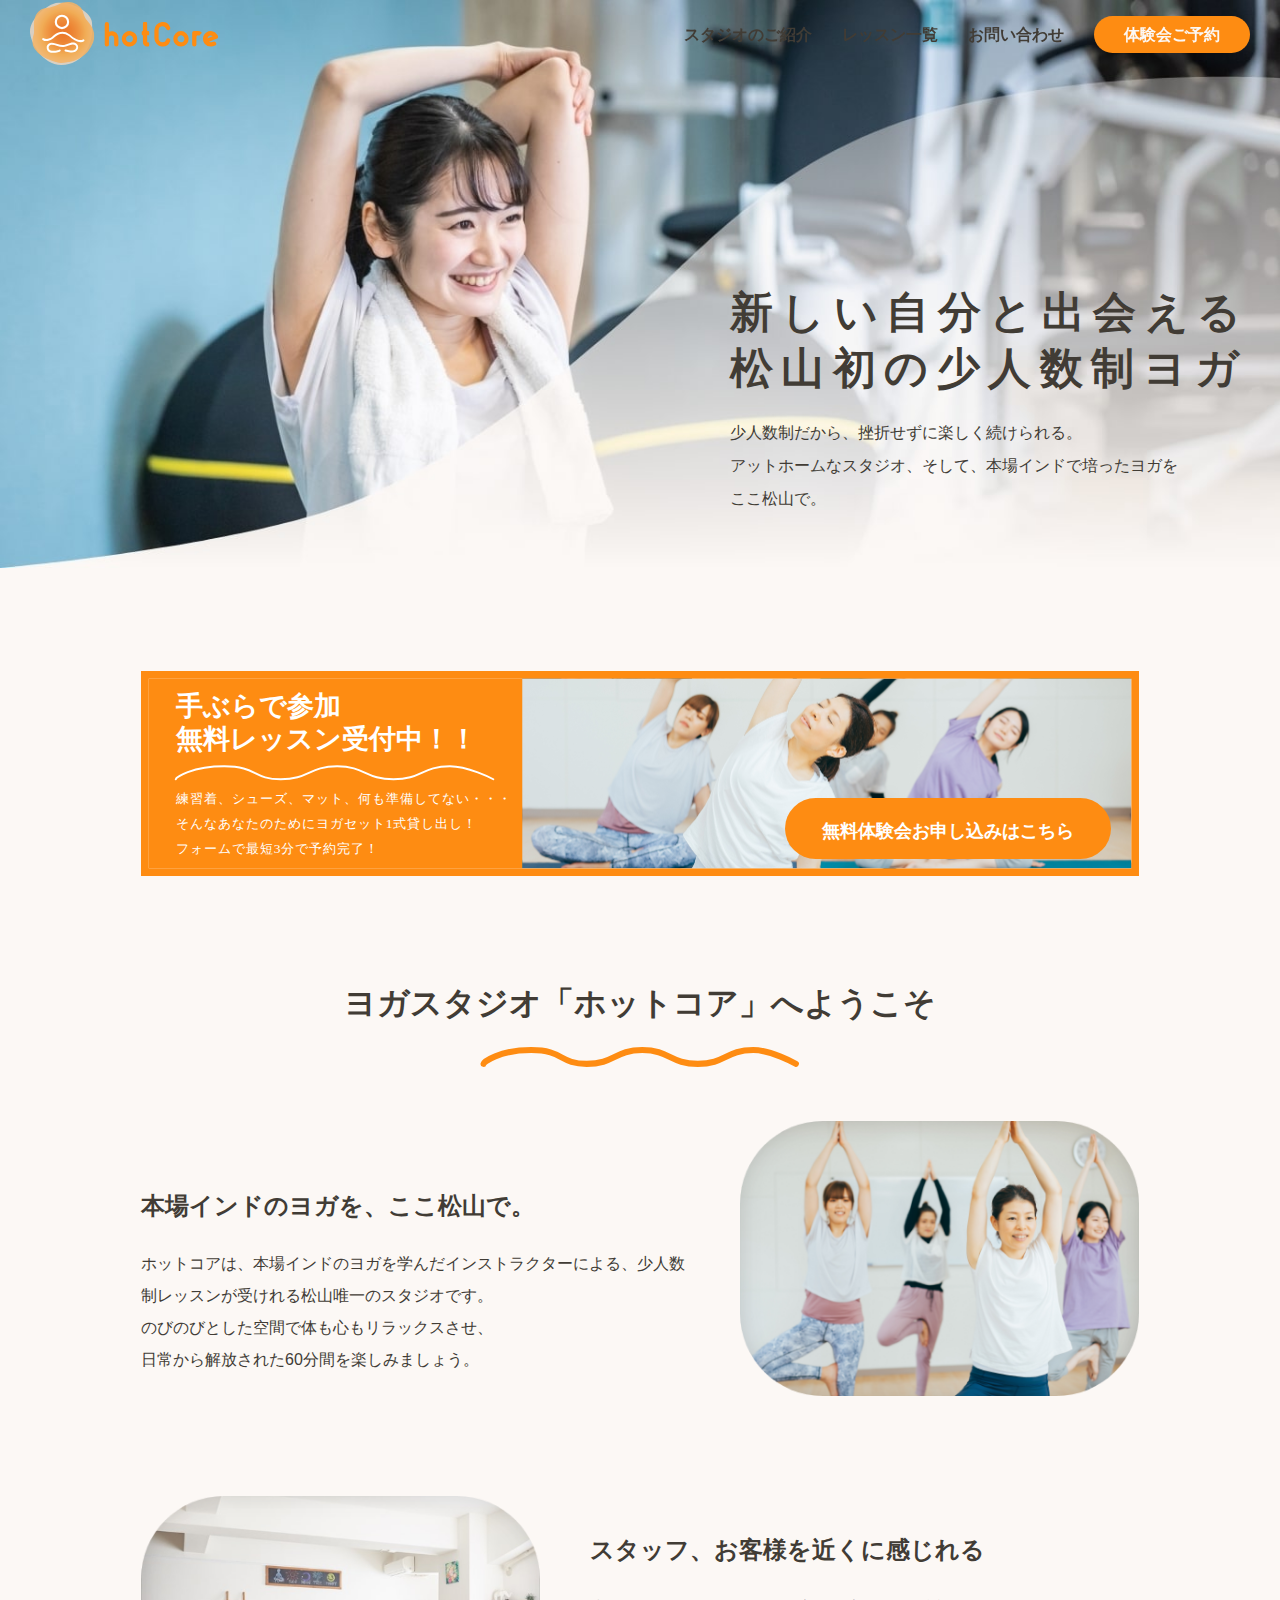
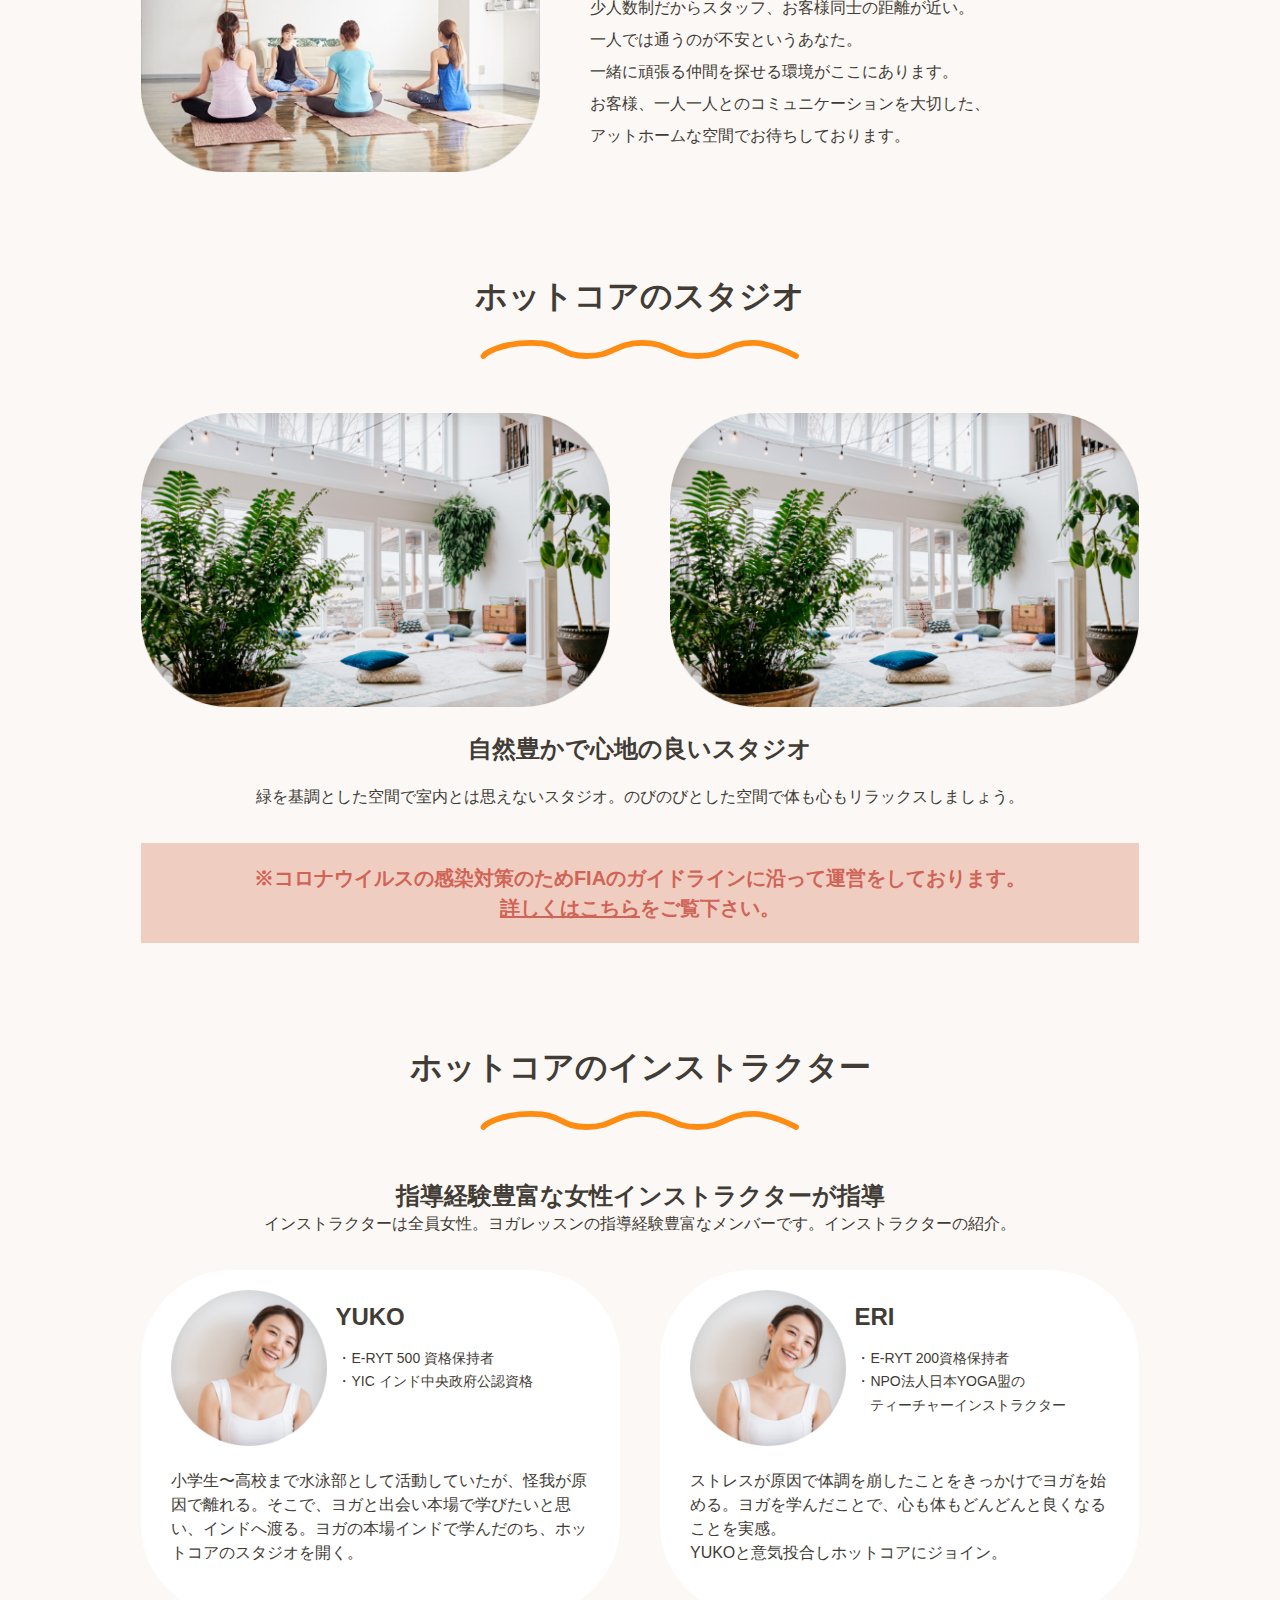
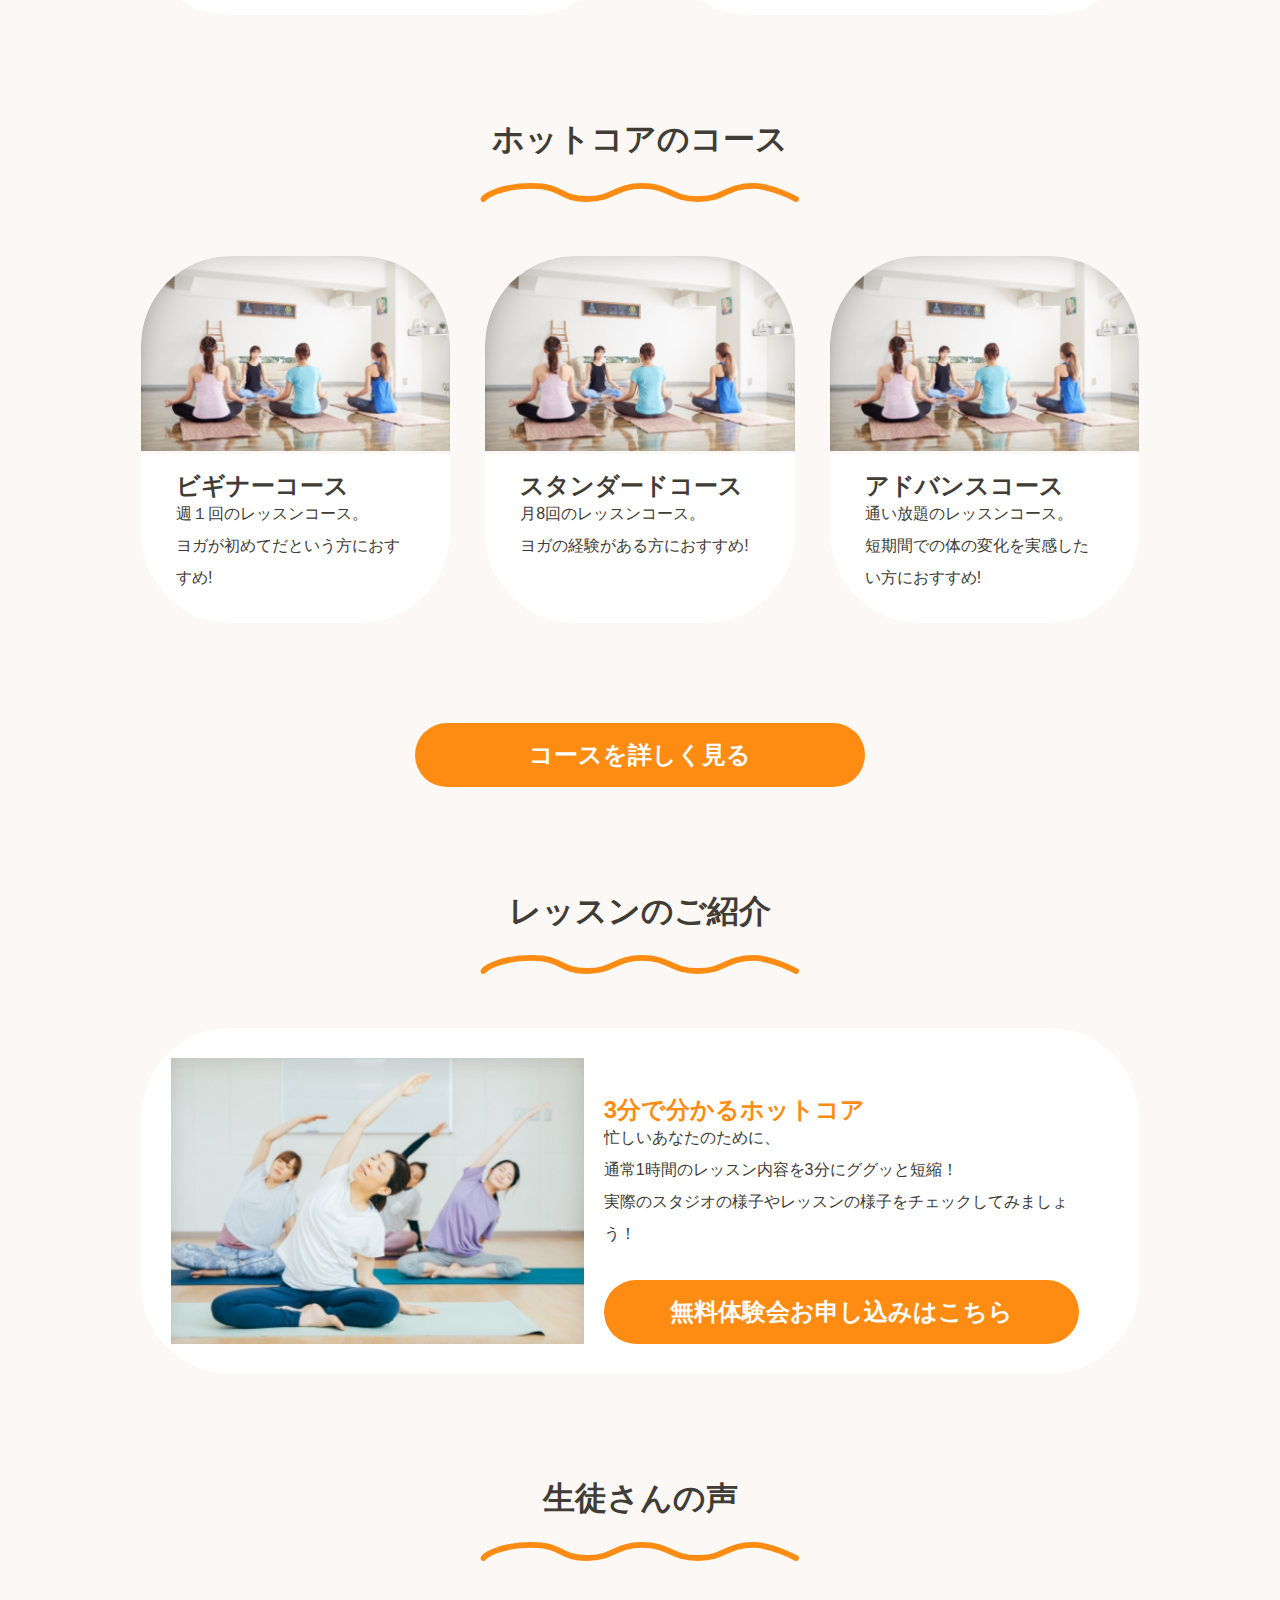
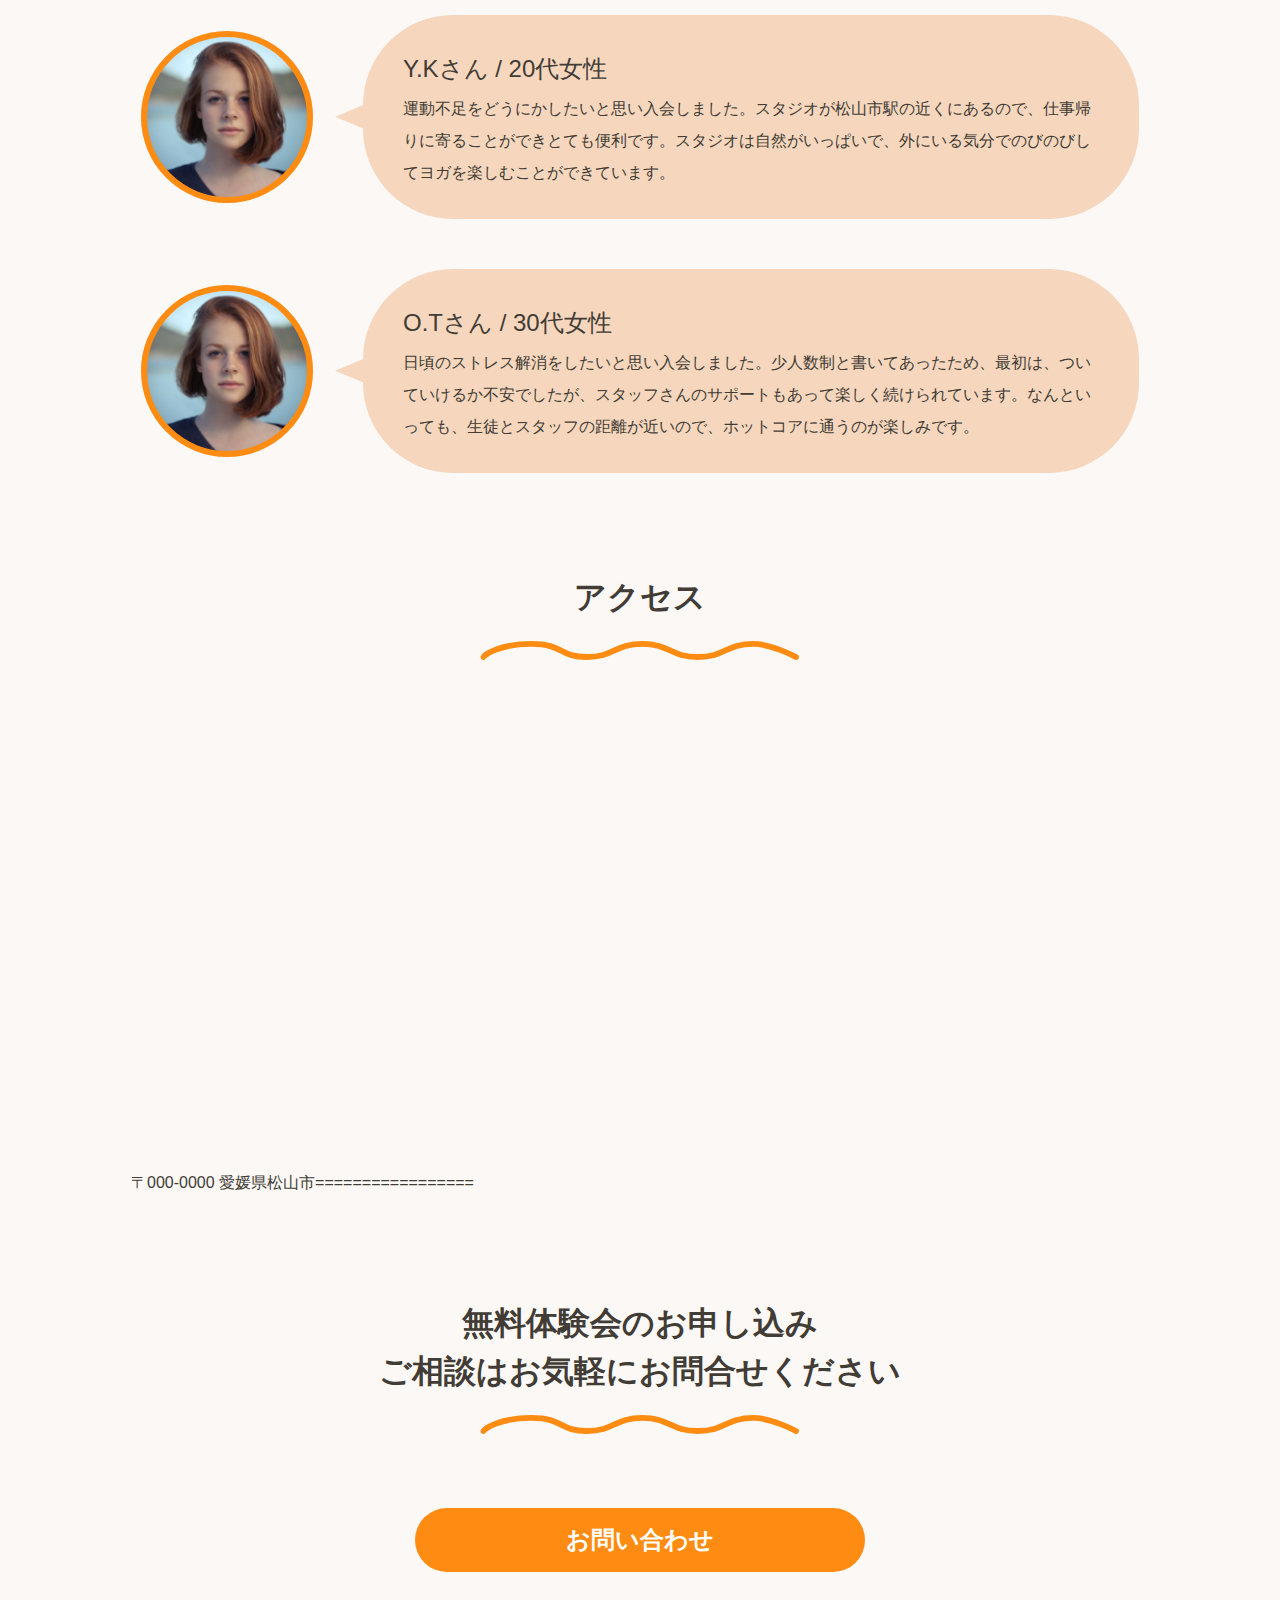
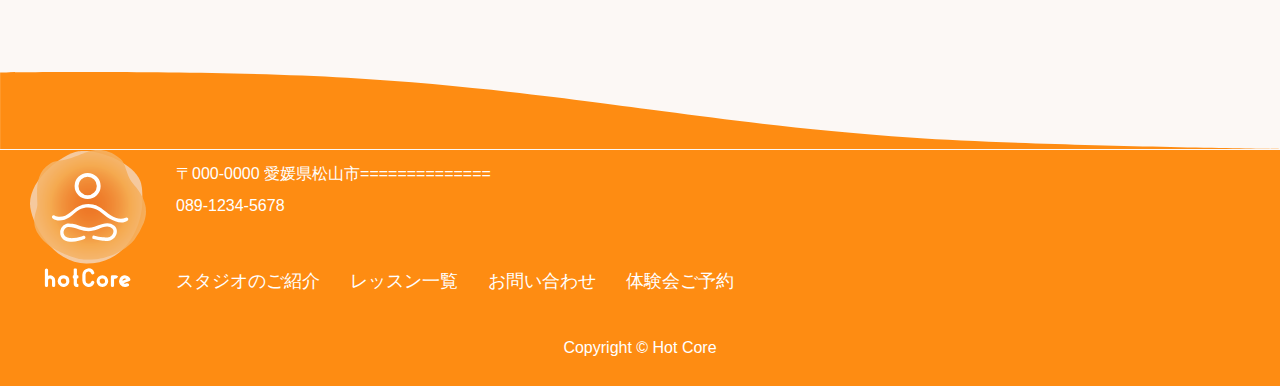
==== commit a96a6c2f: "Update index.html" ====
--- a/index.html
+++ b/index.html
@@ -17,11 +17,11 @@
 <body>
 
     <!-- ヘッダー -->
-    <header class="header">
+    <header id="top-header" class="header top-header">
         <div class="header__logo">
             <h1><a href="index.html"><img src="img/logo.svg" alt="hotCoreのロゴ" class="header__logo-img"></a></h1>
         </div>
-        <nav class="header__nav">
+        <nav id="top-header__nav" class="header__nav top-header__nav">
             <ul class="header__menu">
                 <li class="header__menu-item"><a href="studio.html">スタジオのご紹介</a></li>
                 <li class="header__menu-item"><a href="resson.html">レッスン一覧</a></li>
@@ -53,8 +53,8 @@
     <section class="front-fv">
         <div class="front-fv__bg">
             <picture>
-                <source srcset="img/hotcore_sp_fv.jpg" alt="明るく綺麗なヨガスタジオで、大きく手を広げヨガをしている女性" media="(max-width: 639px)">
-                <img src="img/hotcore_pc_fv.jpg" alt="明るく綺麗なヨガスタジオで、大きく手を広げヨガをしている女性">
+                <source srcset="img/front-sp-fv.jpg" alt="明るく綺麗なヨガスタジオで、大きく手を広げヨガをしている女性" media="(max-width: 639px)">
+                <img src="img/front-pc-fv.jpg" alt="明るく綺麗なヨガスタジオで、大きく手を広げヨガをしている女性">
             </picture>
             <div class="front-fv__desc">
                 <h2 class="front-fv__maintitle">新しい自分と出会える<br>松山初の少人数制ヨガ</h2>
@@ -364,6 +364,7 @@
         </div>
     </footer>
 
+    <script src="js/top.js"></script>
     <script src="js/index.js"></script>
 </body>
 </html>
--- a/css/style.css
+++ b/css/style.css
@@ -533,7 +533,7 @@
     margin-top: 70px;
 }
 
-.page-parts_fvr{
+.page-parts__fv{
     width: 100%;
     height: 20vw;
     position: relative;
@@ -542,12 +542,12 @@
     background-position: center;
 }
 
-.page-parts_fvr-bg{
+.page-parts__fv-bg{
     width: 100%;
     height: 100%;
 }
 
-.page-parts_fvr-mask{
+.page-parts__fv-mask{
     width: 100%;
     position: absolute;
     bottom: -2px;
@@ -562,12 +562,12 @@
 }
 
 /* studio */
-.studio__header{
+.studio__fv{
     background-image: url("../img/studio-header.jpg");
 }
 
 /* resson */
-.resson__header{
+.resson__fv{
     background-image: url("../img/resson-header.jpg");
 }
 
@@ -680,7 +680,7 @@
 }
 
 /* contact */
-.contact__header{
+.contact__fv{
     background-image: url("../img/contact-header.jpg");
 }
 
@@ -792,7 +792,7 @@
 }
 
 /* trial */
-.trial__header{
+.trial__fv{
     background-image: url("../img/trial-header.jpg");
 }
 
@@ -992,10 +992,10 @@
     .sp-header__nav{
         display: block;
         width: 100%;
-        height: 100vh;
+        height: 110vh;
         background-color: #FCF8F5;
         position: fixed;
-        bottom: 0;
+        top: 0;
         left: 0;
         z-index: 10;
         opacity: 0;
@@ -1553,11 +1553,11 @@
         left: 4vw;
     }
 
-    .studio__header{
+    .studio__fv{
         background-image: url("../img/sp-studio__header.jpg");
     }
 
-    .resson__header{
+    .resson__fv{
         background-image: url("../img/sp-resson__header.jpg");
     }
 
@@ -1658,7 +1658,7 @@
         height: 50px;
     }
 
-    .trial__header{
+    .trial__fv{
         background-image: url("../img/sp-trial__header.jpg");
     }
 
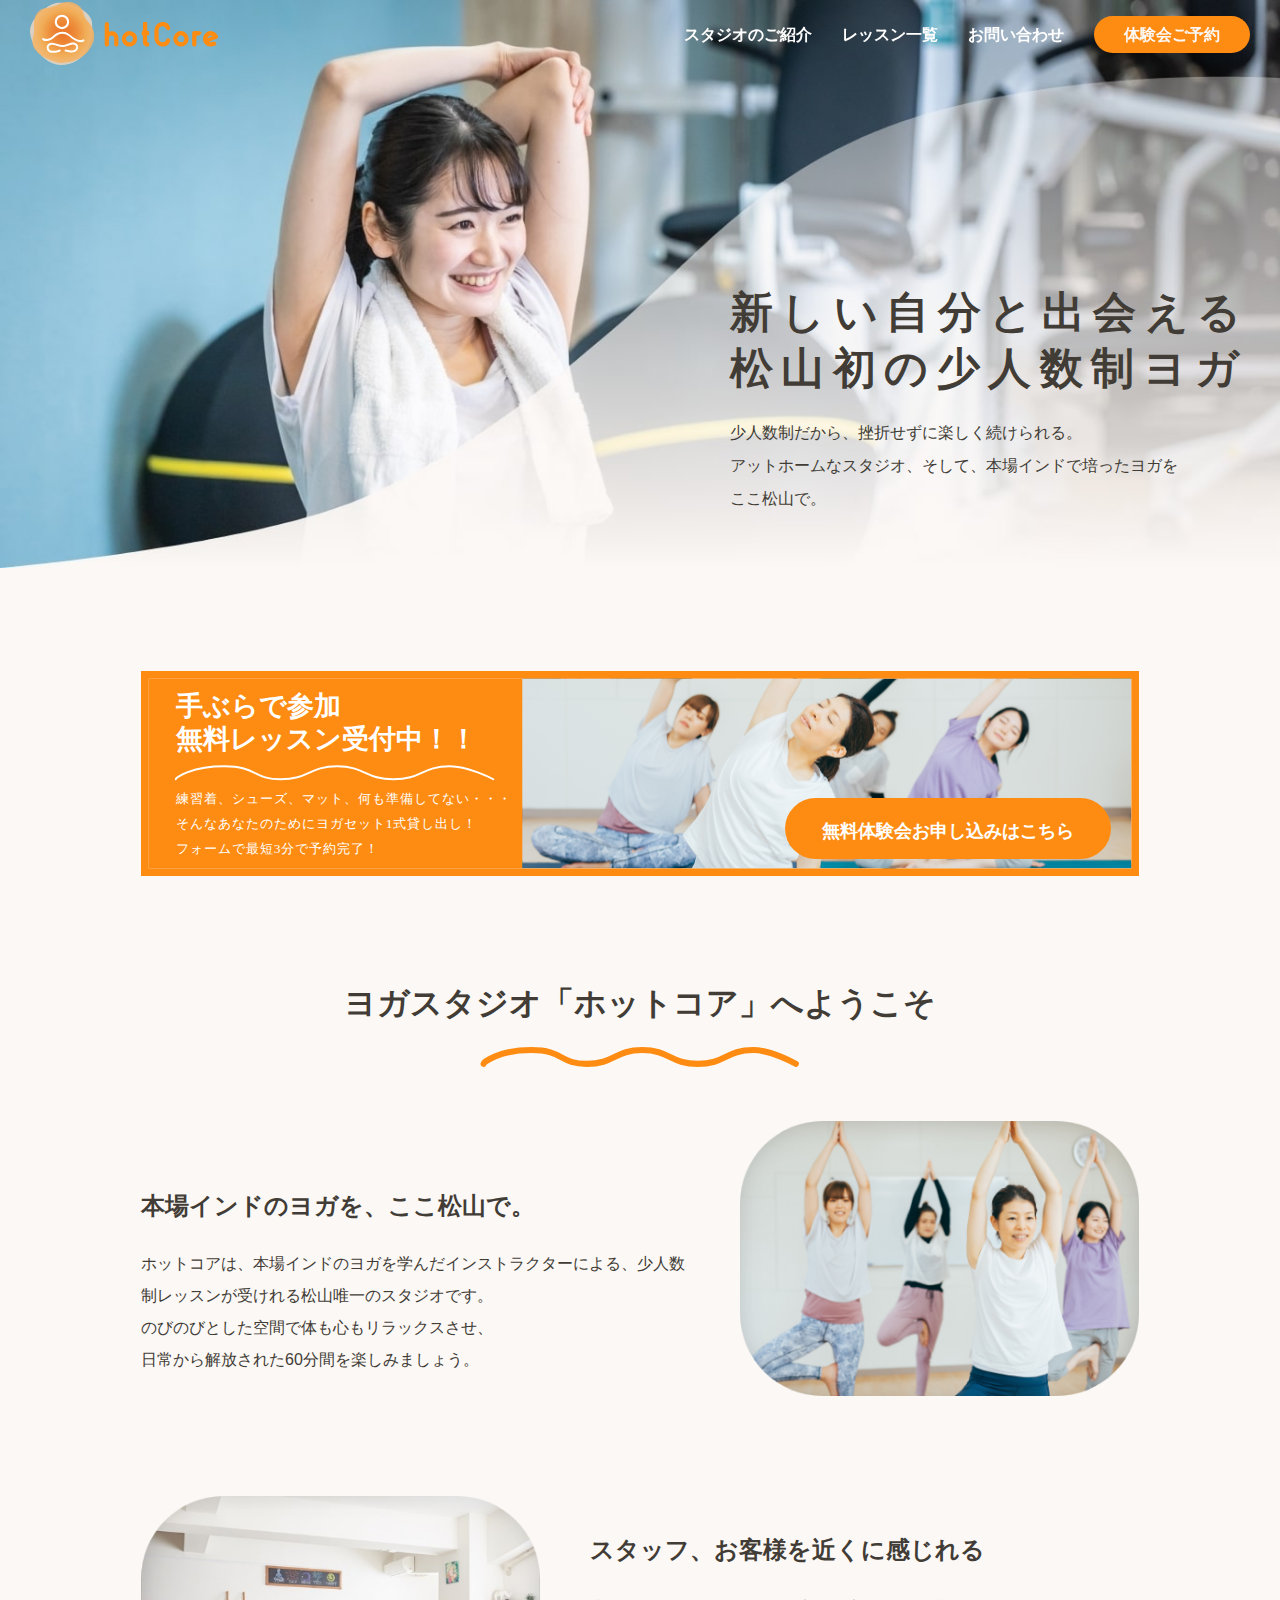
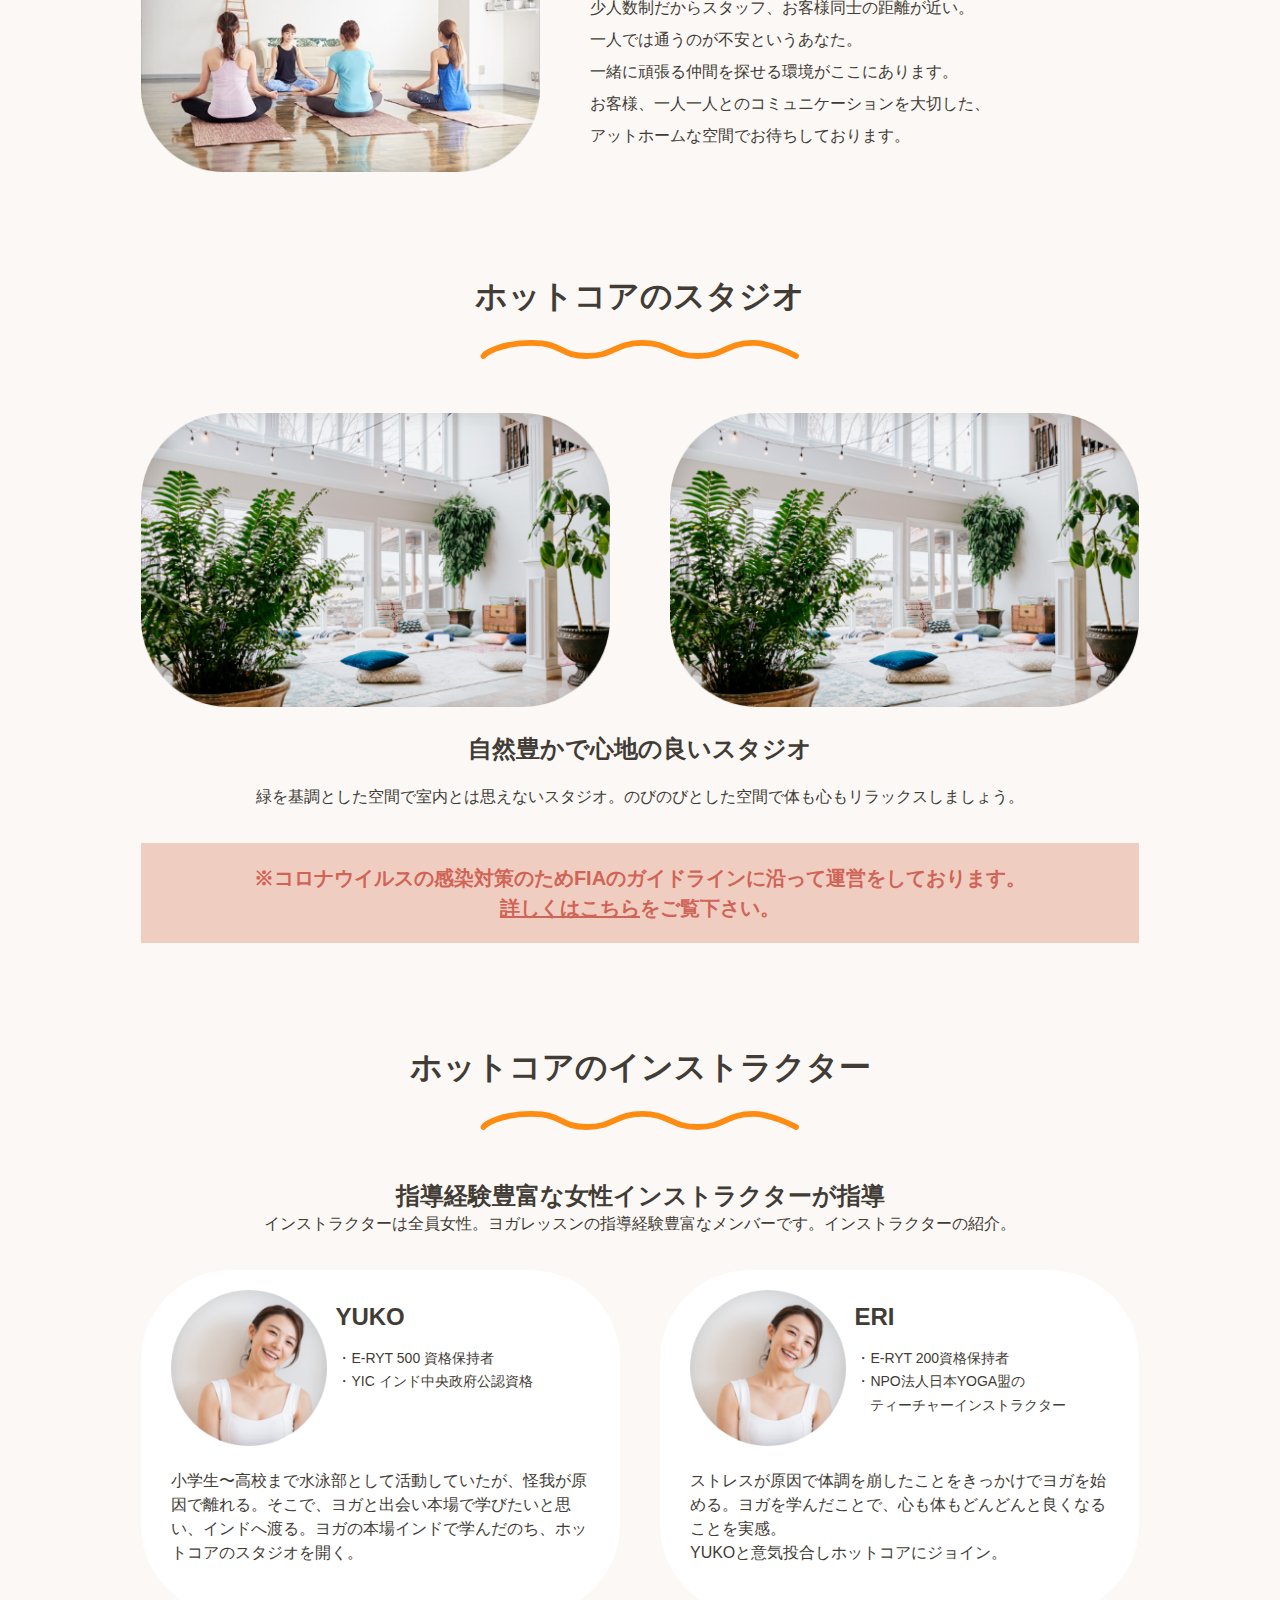
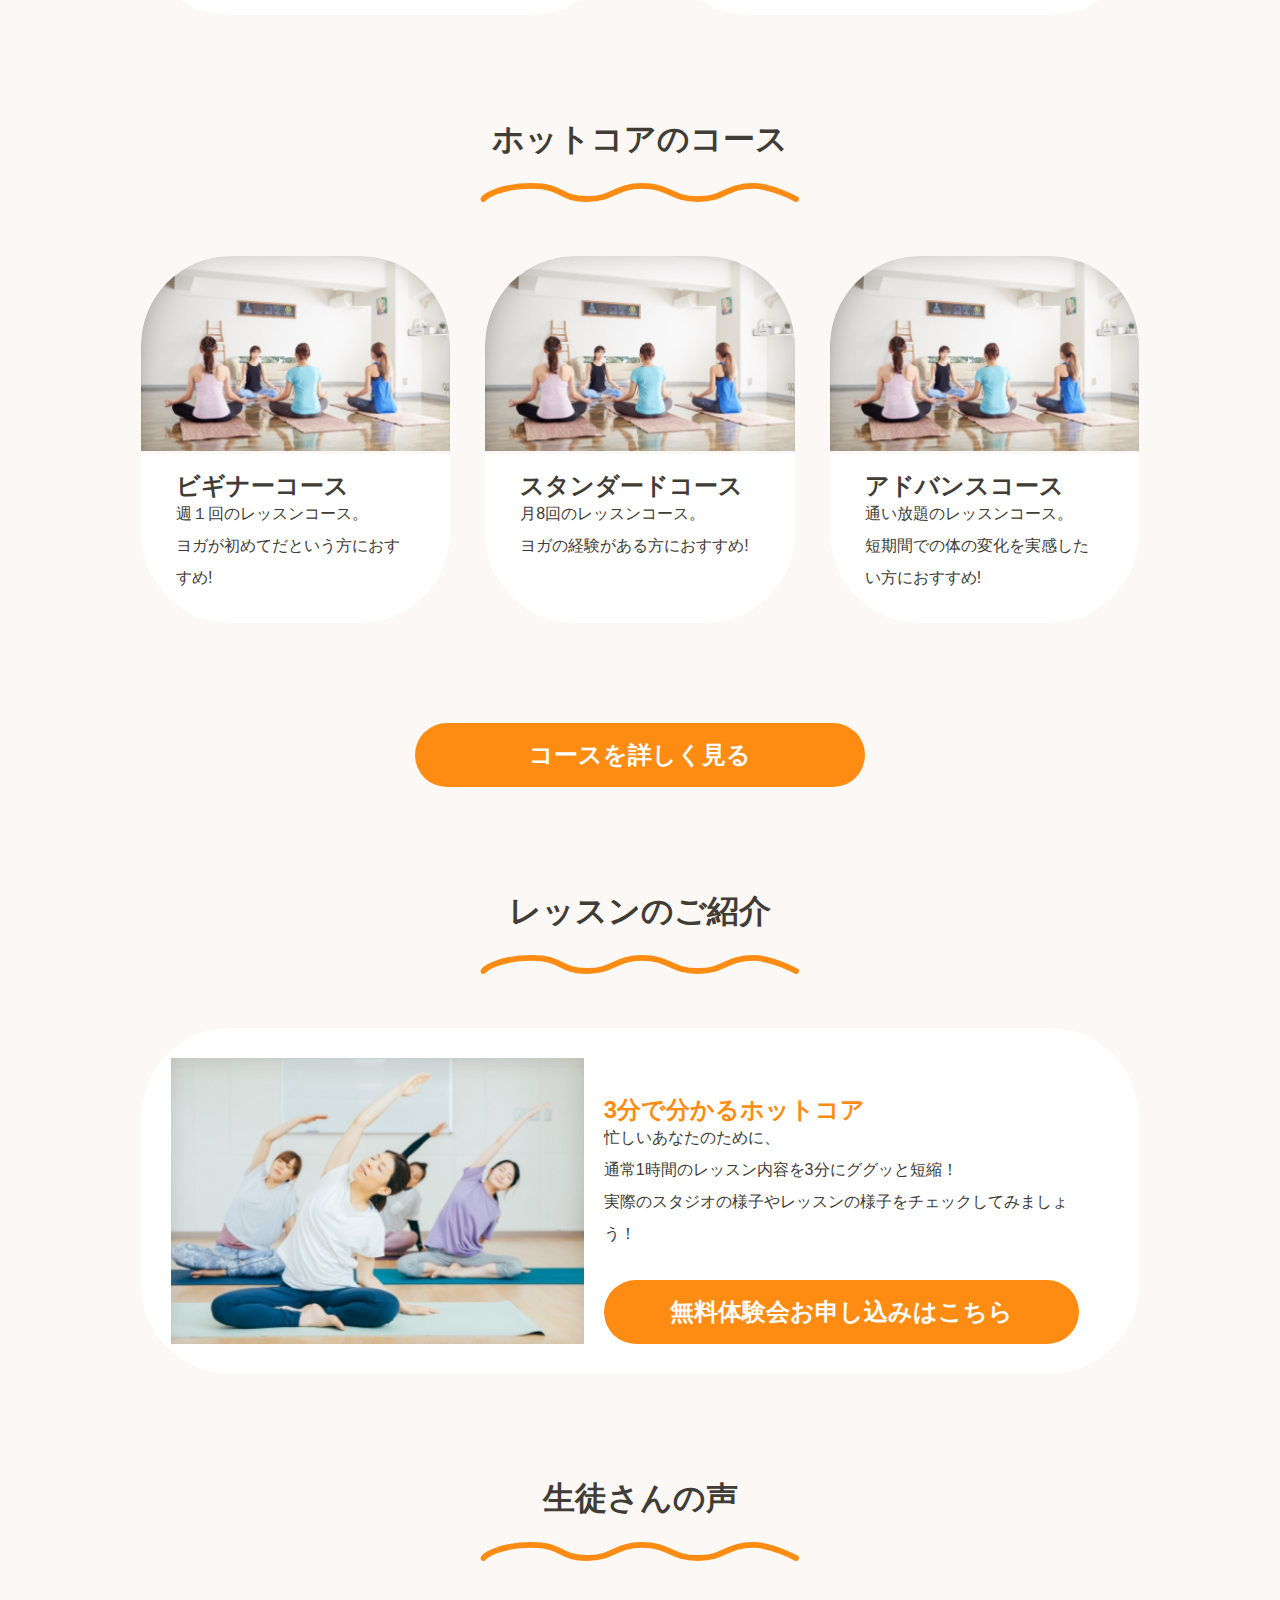
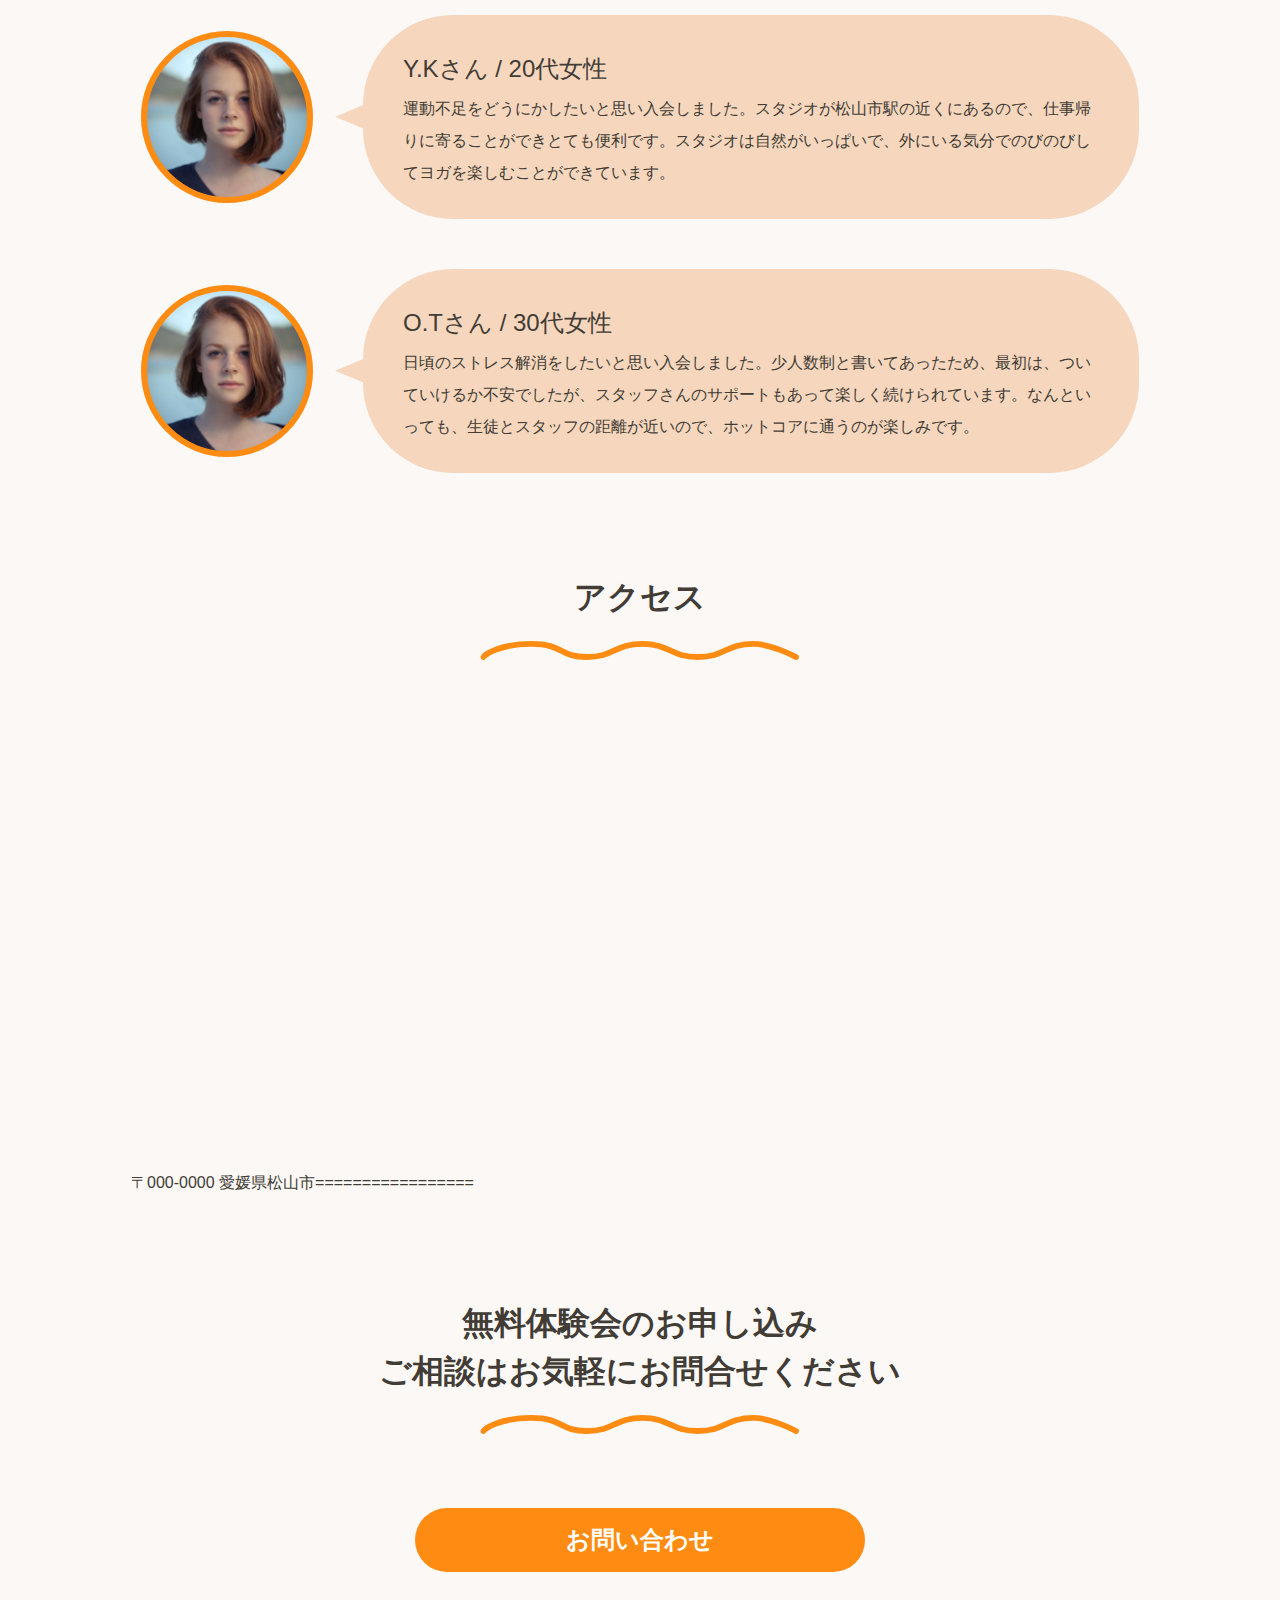
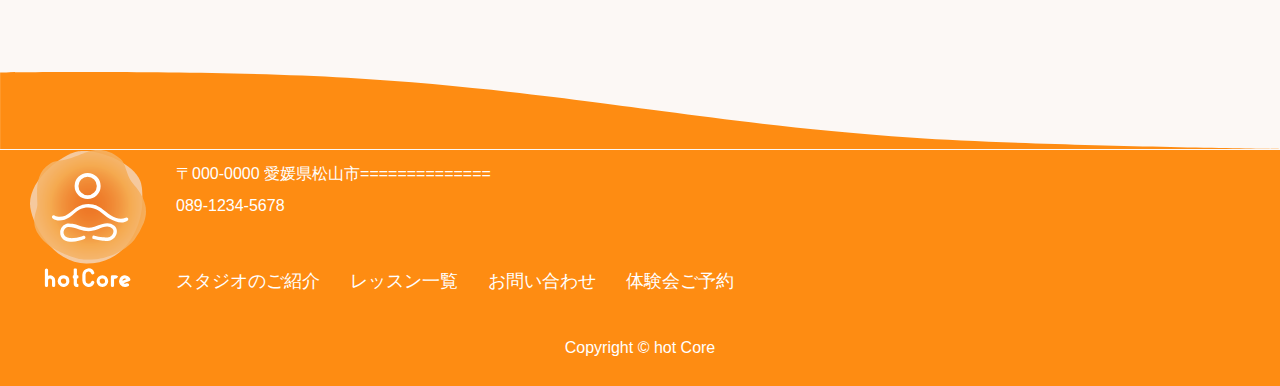
==== commit db7d4336: "Update index.html" ====
--- a/index.html
+++ b/index.html
@@ -360,7 +360,7 @@
                     </ul>
                 </div>
             </div>
-            <small>Copyright &copy; Hot Core</small>
+            <small>Copyright &copy; hot Core</small>
         </div>
     </footer>
 
--- a/css/style.css
+++ b/css/style.css
@@ -34,6 +34,22 @@
     margin-right: 30px;
     font-weight: 600;
     transition: all 0.25s;
+}
+
+.top-header{
+    transition: all 0.3s;
+}
+
+.top-header.scroll{
+    background-color: #FCF8F5;
+}
+
+.top-header__nav{
+    color: #FFFFFF;
+}
+
+.top-header__nav.scroll{
+    color: #413C35;
 }
 
 .header__menu-btn{
